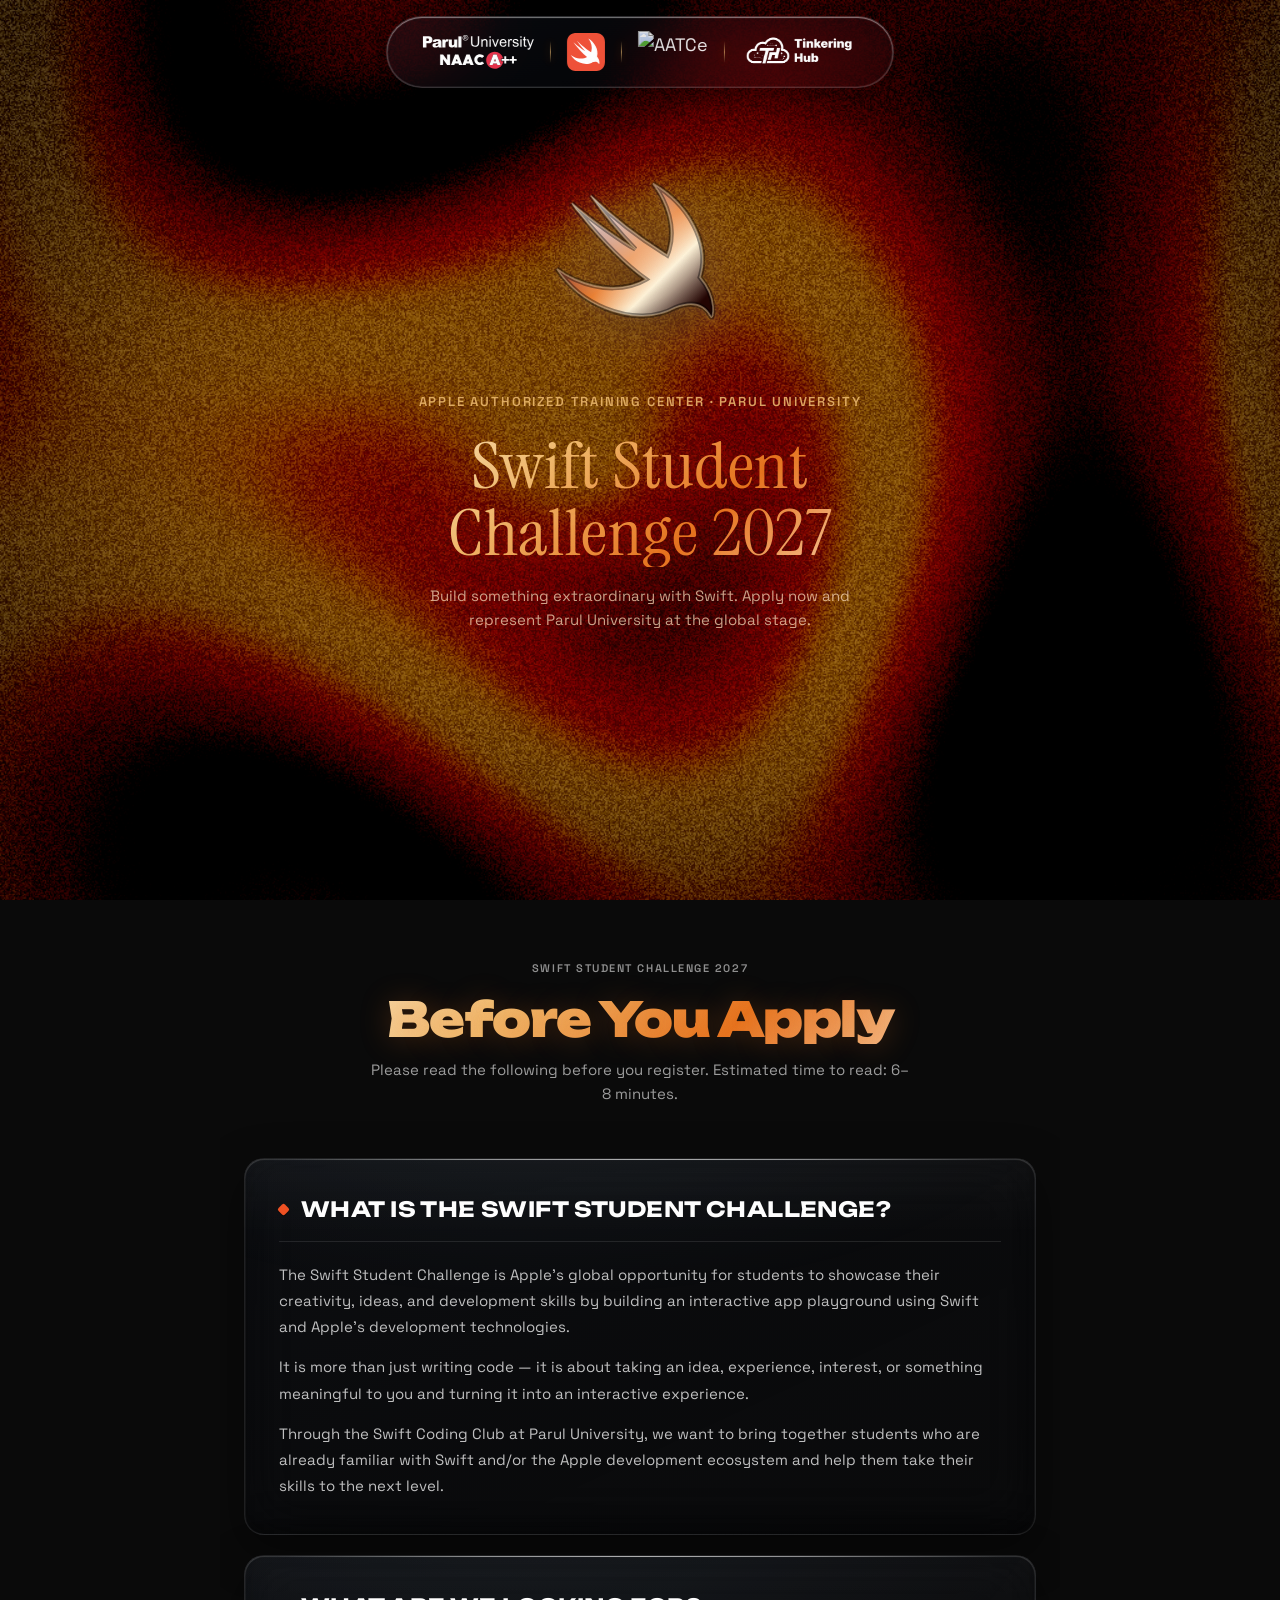
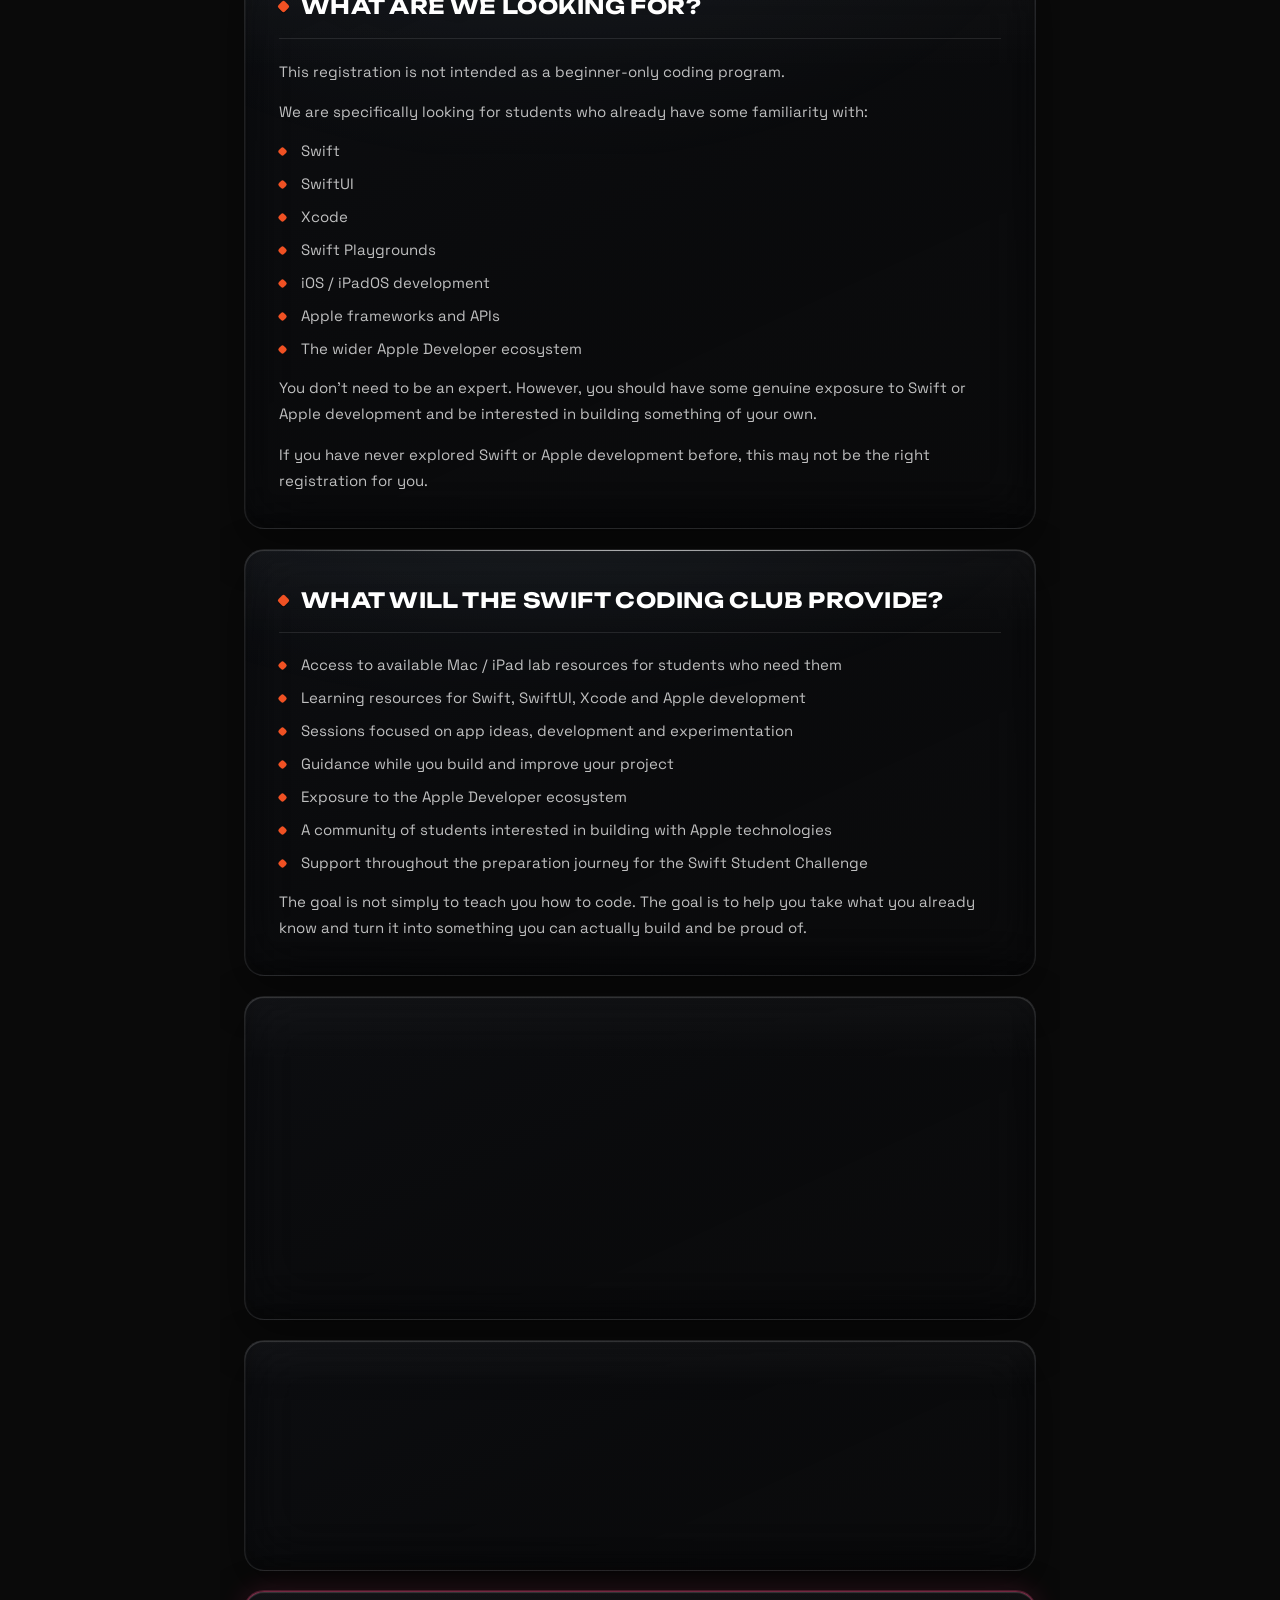
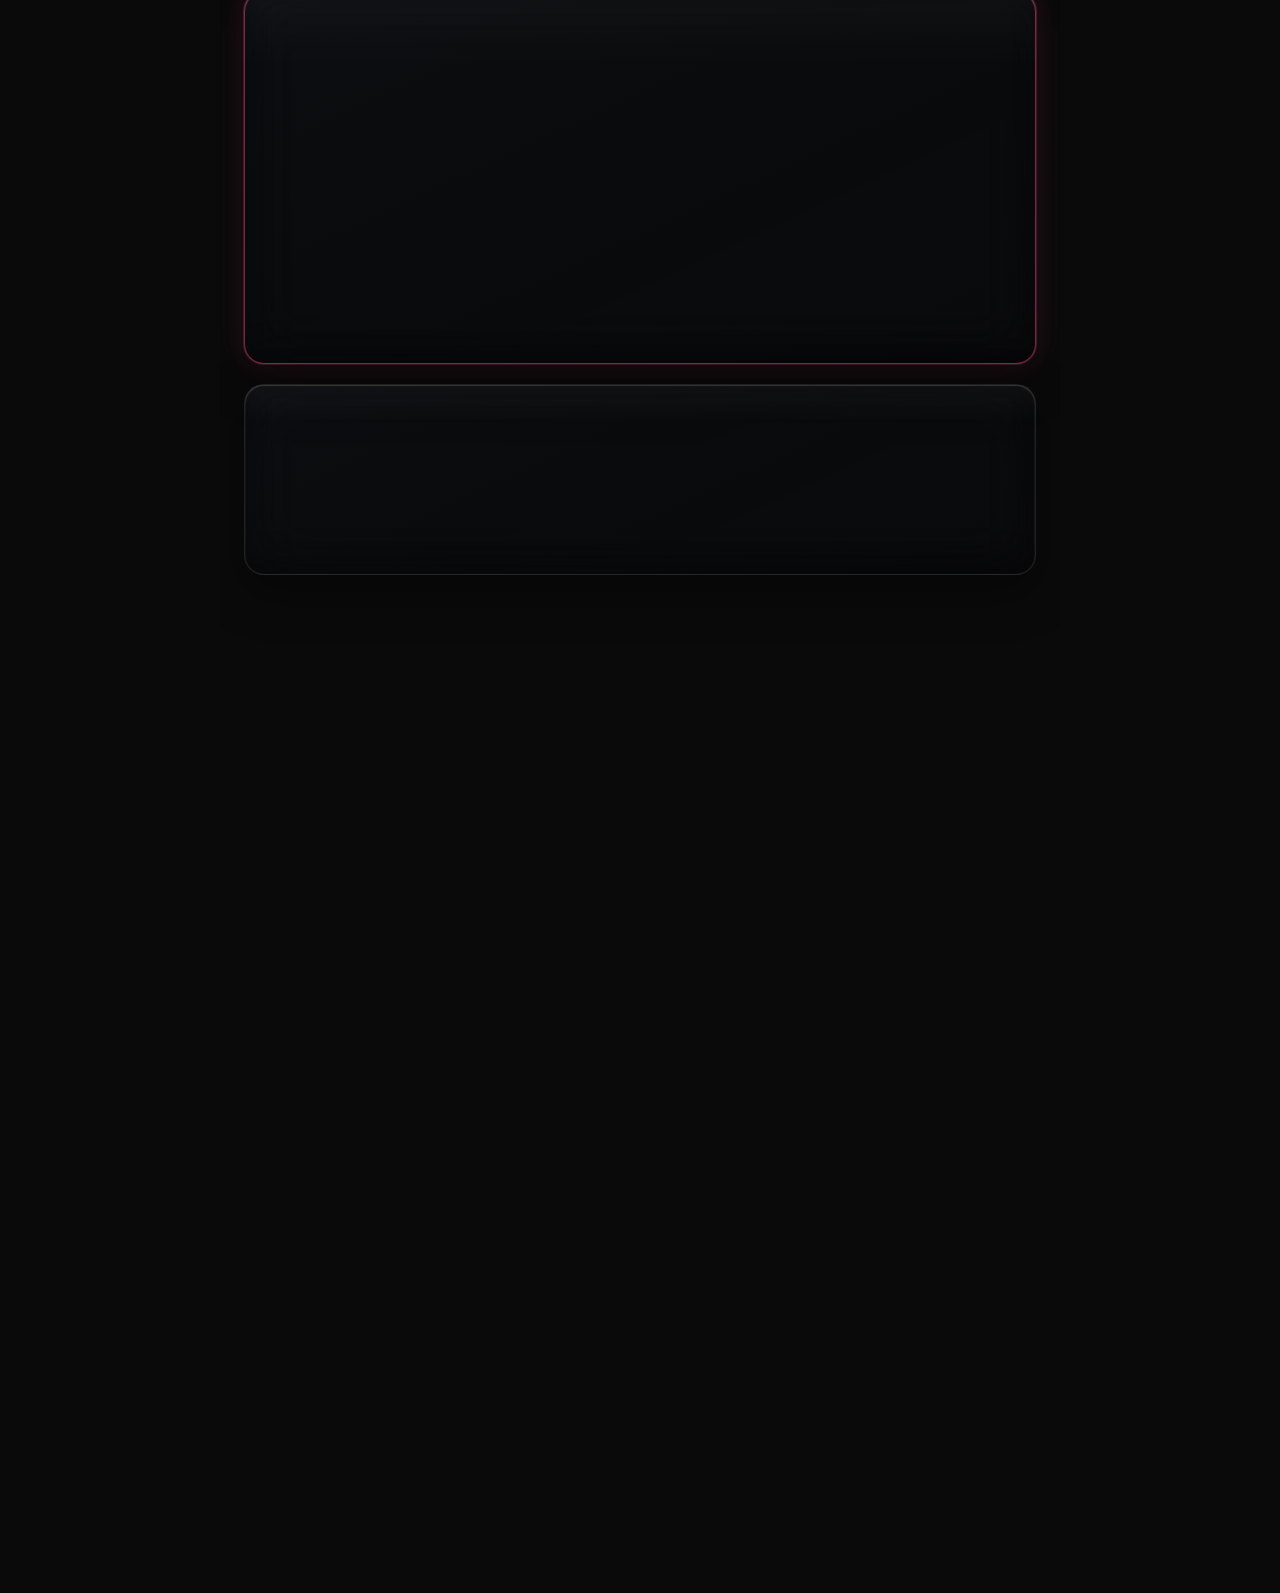
==== index.html @ 03d2c662 "fix: keep plasma shader visible on registration (apply) page Removed the 'pause when form open' guar" ====
<!DOCTYPE html>
<html lang="en">
<head>
  <meta charset="UTF-8">
  <meta name="viewport" content="width=device-width, initial-scale=1.0">
  <title>Swift Student Challenge 2027 | Parul University</title>
  <meta name="description" content="Register for the Swift Student Challenge 2027 at Parul University. Build with Swift and represent Parul University on the global stage.">
  <meta property="og:type" content="website">
  <meta property="og:title" content="Swift Student Challenge 2027 | Parul University">
  <meta property="og:description" content="Build with Swift and represent Parul University at the global stage. Register now for the Swift Student Challenge 2027.">
  <meta property="og:url" content="https://ssc-pu.vercel.app">
  <meta property="og:site_name" content="Swift Student Challenge 2027">
  <meta name="twitter:card" content="summary">
  <meta name="twitter:title" content="Swift Student Challenge 2027 | Parul University">
  <meta name="twitter:description" content="Build with Swift and represent Parul University at the global stage. Register now for the Swift Student Challenge 2027.">
  <link rel="icon" href="assets/swift-logo.svg">
  <link rel="apple-touch-icon" href="assets/swift-logo.svg">
  <link rel="preconnect" href="https://fonts.googleapis.com">
  <link rel="preconnect" href="https://fonts.gstatic.com" crossorigin>
  <link href="https://fonts.googleapis.com/css2?family=Instrument+Serif:ital@0;1&family=Space+Grotesk:wght@300;400;500;600;700&family=Unbounded:wght@200;300;400;500;600;700;800;900&display=swap" rel="stylesheet">
  <link rel="stylesheet" href="styles.css">
</head>
<body>

  <div id="boot" class="boot" aria-hidden="true">
    <div class="boot-logo-wrap">
      <img src="assets/swift-logo.svg" alt="Swift" class="boot-logo">
    </div>
    <p class="boot-text"><span>Swift</span> <span>Student</span> <span>Challenge</span></p>
    <p class="boot-sub">AATCe · Parul University</p>
  </div>

  <div class="grain"></div>

  <!-- SVG Filters for Liquid Glass Refraction -->
  <svg class="svg-filters" xmlns="http://www.w3.org/2000/svg">
    <defs>
      <filter id="container-glass" color-interpolation-filters="sRGB">
        <feGaussianBlur in="SourceGraphic" stdDeviation="12" result="blur"/>
        <feColorMatrix in="blur" type="matrix" values="1 0 0 0 0  0 1 0 0 0  0 0 1 0 0  0 0 0 20 -10" result="contrast"/>
        <feComposite in="contrast" in2="SourceGraphic" operator="in"/>
      </filter>
      <filter id="displacement" x="-10%" y="-10%" width="120%" height="120%">
        <feTurbulence type="fractalNoise" baseFrequency="0.015" numOctaves="3" seed="2" result="noise"/>
        <feDisplacementMap in="SourceGraphic" in2="noise" scale="8" xChannelSelector="R" yChannelSelector="G"/>
      </filter>
    </defs>
  </svg>

  <div class="blobs">
    <div class="blob b1"></div>
    <div class="blob b2"></div>
    <div class="blob b3"></div>
  </div>

  <canvas id="shaderBg" class="shader-bg"></canvas>

  <header class="site-header">
    <div class="header-inner">
      <img src="assets/parul-logo.svg" alt="Parul University" class="parul-logo">
      <span class="nav-divider" aria-hidden="true"></span>
      <img src="assets/swift-logo.svg" alt="Swift" class="swift-logo">
      <span class="nav-divider" aria-hidden="true"></span>
      <img src="https://appledge.vercel.app/images/aatce_logo.svg" alt="AATCe" class="aatce-logo">
      <span class="nav-divider" aria-hidden="true"></span>
      <img src="assets/vthub_logo.svg" alt="VT Hub" class="vthub-logo">
    </div>
  </header>

  <section id="heroSection" class="hero-section">
    <div class="hero-inner" data-tilt>
      <svg class="hero-apple" viewBox="0 0 128 128" aria-hidden="true" xmlns="http://www.w3.org/2000/svg">
        <defs>
          <!-- Polished chrome base — ember/gold banding for a liquid-metal read -->
          <linearGradient id="swiftGrad" x1="0" y1="0" x2="1" y2="1">
            <stop offset="0%" stop-color="#2a0603"/>
            <stop offset="12%" stop-color="#7a1c06"/>
            <stop offset="26%" stop-color="#e8741f"/>
            <stop offset="37%" stop-color="#fff3d8"/>
            <stop offset="47%" stop-color="#f2bf73"/>
            <stop offset="60%" stop-color="#8f2809"/>
            <stop offset="73%" stop-color="#e8741f"/>
            <stop offset="85%" stop-color="#fff3d8"/>
            <stop offset="100%" stop-color="#2a0603"/>
            <animateTransform attributeName="gradientTransform" type="translate" values="-0.3 -0.3; 0.3 0.3; -0.3 -0.3" dur="8s" repeatCount="indefinite"/>
          </linearGradient>
          <!-- 3D curvature: light from upper-left, dark falloff at edges -->
          <radialGradient id="swiftDepth" cx="0.42" cy="0.36" r="0.78">
            <stop offset="50%" stop-color="rgba(0,0,0,0)"/>
            <stop offset="100%" stop-color="rgba(18,1,0,0.6)"/>
          </radialGradient>
          <!-- Sweeping specular reflection (liquid-metal highlight) -->
          <linearGradient id="swiftSweep" x1="0" y1="0" x2="1" y2="1">
            <stop offset="0%" stop-color="rgba(255,255,255,0)"/>
            <stop offset="44%" stop-color="rgba(255,255,255,0)"/>
            <stop offset="50%" stop-color="rgba(255,255,255,0.9)"/>
            <stop offset="56%" stop-color="rgba(255,255,255,0)"/>
            <stop offset="100%" stop-color="rgba(255,255,255,0)"/>
            <animateTransform attributeName="gradientTransform" type="translate" values="-0.7 -0.7; 0.7 0.7; -0.7 -0.7" dur="8s" repeatCount="indefinite"/>
          </linearGradient>
          <!-- Soft drifting glint -->
          <radialGradient id="swiftGlint" cx="0.5" cy="0.5" r="0.5">
            <stop offset="0%" stop-color="rgba(255,255,255,0.9)"/>
            <stop offset="100%" stop-color="rgba(255,255,255,0)"/>
          </radialGradient>
          <clipPath id="swiftClip">
            <path d="M85 96.5c-11.11 6.13-26.38 6.76-41.75.47A64.53 64.53 0 0113.84 73a50 50 0 0010.85 6.32c15.87 7.1 31.73 6.61 42.9 0-15.9-11.66-29.4-26.82-39.46-39.2a43.47 43.47 0 01-5.29-6.82c12.16 10.61 31.5 24 38.38 27.79a271.77 271.77 0 01-27-32.34 266.8 266.8 0 0044.47 34.87c.71.38 1.26.7 1.7 1a32.7 32.7 0 001.21-3.51c3.71-12.89-.53-27.54-9.79-39.67C93.25 33.81 106 57.05 100.66 76.51c-.14.53-.29 1-.45 1.55l.19.22c10.59 12.63 7.68 26 6.35 23.5C101 91 90.37 94.33 85 96.5z"/>
          </clipPath>
        </defs>
        <g clip-path="url(#swiftClip)">
          <rect x="0" y="0" width="128" height="128" fill="url(#swiftGrad)"/>
          <rect x="0" y="0" width="128" height="128" fill="url(#swiftDepth)"/>
          <rect x="0" y="0" width="128" height="128" fill="url(#swiftSweep)"/>
          <rect x="-30" y="-40" width="128" height="128" fill="url(#swiftGlint)">
            <animate attributeName="x" values="-30;40;-30" dur="8s" repeatCount="indefinite"/>
            <animate attributeName="y" values="-40;44;-40" dur="8s" repeatCount="indefinite"/>
          </rect>
        </g>
        <!-- Beveled rim: dark outer edge + warm inner highlight for 3D pop -->
        <path d="M85 96.5c-11.11 6.13-26.38 6.76-41.75.47A64.53 64.53 0 0113.84 73a50 50 0 0010.85 6.32c15.87 7.1 31.73 6.61 42.9 0-15.9-11.66-29.4-26.82-39.46-39.2a43.47 43.47 0 01-5.29-6.82c12.16 10.61 31.5 24 38.38 27.79a271.77 271.77 0 01-27-32.34 266.8 266.8 0 0044.47 34.87c.71.38 1.26.7 1.7 1a32.7 32.7 0 001.21-3.51c3.71-12.89-.53-27.54-9.79-39.67C93.25 33.81 106 57.05 100.66 76.51c-.14.53-.29 1-.45 1.55l.19.22c10.59 12.63 7.68 26 6.35 23.5C101 91 90.37 94.33 85 96.5z" fill="none" stroke="rgba(0,0,0,0.4)" stroke-width="3"/>
        <path d="M85 96.5c-11.11 6.13-26.38 6.76-41.75.47A64.53 64.53 0 0113.84 73a50 50 0 0010.85 6.32c15.87 7.1 31.73 6.61 42.9 0-15.9-11.66-29.4-26.82-39.46-39.2a43.47 43.47 0 01-5.29-6.82c12.16 10.61 31.5 24 38.38 27.79a271.77 271.77 0 01-27-32.34 266.8 266.8 0 0044.47 34.87c.71.38 1.26.7 1.7 1a32.7 32.7 0 001.21-3.51c3.71-12.89-.53-27.54-9.79-39.67C93.25 33.81 106 57.05 100.66 76.51c-.14.53-.29 1-.45 1.55l.19.22c10.59 12.63 7.68 26 6.35 23.5C101 91 90.37 94.33 85 96.5z" fill="none" stroke="rgba(255,225,180,0.4)" stroke-width="1"/>
      </svg>
      <p class="hero-eyebrow">Apple Authorized Training Center · Parul University</p>
      <h1 class="hero-title"><span class="hero-title-inner">Swift Student Challenge 2027</span></h1>
      <p class="hero-desc">Build something extraordinary with Swift. Apply now and represent Parul University at the global stage.</p>
    </div>
  </section>

  <!-- Guidelines — Before You Apply -->
  <section id="guidelinesSection" class="guidelines-section">
    <div class="guidelines-head">
      <p class="guidelines-kicker">Swift Student Challenge 2027</p>
      <h2 class="guidelines-title">Before You <span class="accent">Apply</span></h2>
      <p class="guidelines-sub">Please read the following before you register. Estimated time to read: 6–8 minutes.</p>
    </div>

    <div class="guidelines-list">

      <div class="glass-card liquid-glass guideline-card">
        <h2>What is the Swift Student Challenge?</h2>
        <p>The Swift Student Challenge is Apple's global opportunity for students to showcase their creativity, ideas, and development skills by building an interactive app playground using Swift and Apple's development technologies.</p>
        <p>It is more than just writing code — it is about taking an idea, experience, interest, or something meaningful to you and turning it into an interactive experience.</p>
        <p>Through the Swift Coding Club at Parul University, we want to bring together students who are already familiar with Swift and/or the Apple development ecosystem and help them take their skills to the next level.</p>
      </div>

      <div class="glass-card liquid-glass guideline-card">
        <h2>What are we looking for?</h2>
        <p>This registration is not intended as a beginner-only coding program.</p>
        <p>We are specifically looking for students who already have some familiarity with:</p>
        <ul>
          <li>Swift</li>
          <li>SwiftUI</li>
          <li>Xcode</li>
          <li>Swift Playgrounds</li>
          <li>iOS / iPadOS development</li>
          <li>Apple frameworks and APIs</li>
          <li>The wider Apple Developer ecosystem</li>
        </ul>
        <p>You don't need to be an expert. However, you should have some genuine exposure to Swift or Apple development and be interested in building something of your own.</p>
        <p>If you have never explored Swift or Apple development before, this may not be the right registration for you.</p>
      </div>

      <div class="glass-card liquid-glass guideline-card">
        <h2>What will the Swift Coding Club provide?</h2>
        <ul>
          <li>Access to available Mac / iPad lab resources for students who need them</li>
          <li>Learning resources for Swift, SwiftUI, Xcode and Apple development</li>
          <li>Sessions focused on app ideas, development and experimentation</li>
          <li>Guidance while you build and improve your project</li>
          <li>Exposure to the Apple Developer ecosystem</li>
          <li>A community of students interested in building with Apple technologies</li>
          <li>Support throughout the preparation journey for the Swift Student Challenge</li>
        </ul>
        <p>The goal is not simply to teach you how to code. The goal is to help you take what you already know and turn it into something you can actually build and be proud of.</p>
      </div>

      <div class="glass-card liquid-glass guideline-card">
        <h2>What commitment should you expect?</h2>
        <p>If selected, you should be prepared to consistently work on your skills and project during the preparation period.</p>
        <p>You should be able to dedicate regular time each week, especially as we move closer to the submission period.</p>
        <p>This is a student-led journey — your final project will require your own effort, creativity, and consistency.</p>
      </div>

      <div class="glass-card liquid-glass guideline-card">
        <h2>Do you need a Mac or iPad?</h2>
        <p>Regular access to a Mac or iPad is strongly recommended for Apple development.</p>
        <p>If you do not have your own device, limited university lab access may be available through the Swift Coding Club, depending on availability and scheduling.</p>
      </div>

      <div class="glass-card liquid-glass guideline-card important">
        <h2>Important</h2>
        <p>Before applying, please understand:</p>
        <ul>
          <li>Your final Swift Student Challenge submission must be your own individual work.</li>
          <li>You should have some existing familiarity with Swift and/or Apple's development ecosystem.</li>
          <li>You should be willing to learn, experiment, and build independently.</li>
          <li>Your submission should follow Apple's official eligibility and submission requirements.</li>
          <li>Apple's official dates and requirements for the 2027 Swift Student Challenge will be followed once announced.</li>
        </ul>
      </div>

      <div class="glass-card liquid-glass guideline-card">
        <h2>You might be exactly who we're looking for</h2>
        <p>If you already know some Swift, have explored Apple's ecosystem, and have an idea you would genuinely love to build — you're exactly the kind of student we're looking for.</p>
      </div>

    </div>
  </section>

  <!-- Device Showcase — 3D Floating Devices -->
  <section id="showcaseSection" class="showcase-section">
    <div class="showcase-inner">
      <p class="showcase-eyebrow">Apple Authorized Training Center · Parul University</p>
      <h2 class="showcase-title">Build for the <span class="accent">Apple Ecosystem</span></h2>
      <p class="showcase-desc">Design your app with Swift and deploy it across iPhone, iPad, and Mac. One codebase, infinite possibilities.</p>

      <div class="devices-stage" id="devicesStage">
        <!-- iPhone Device -->
        <div class="device-float device-iphone" data-speed="0.8">
          <div class="device-frame">
            <img src="assets/iphone-mockup.png" alt="iPhone 15 Pro" class="device-img" loading="lazy">
            <div class="device-screen">
              <div class="screen-content">
                <img src="assets/iphone-wallpaper.jpg" alt="" class="phone-wallpaper" loading="eager">
              </div>
            </div>
          </div>
          <div class="device-label">iPhone 15 Pro</div>
        </div>

        <!-- MacBook Device -->
        <div class="device-float device-macbook" data-speed="0.5">
          <div class="device-frame">
            <img src="assets/macbook-pro-mockup.png" alt="MacBook Pro" class="device-img" loading="lazy">
            <div class="device-screen">
              <div class="screen-content screen-mac">
                <div class="mac-titlebar">
                  <div class="mac-dots"><span></span><span></span><span></span></div>
                  <div class="mac-title">ContentView.swift — SSC2027</div>
                  <div class="mac-dots-placeholder"></div>
                </div>
                <div class="mac-editor">
                  <div class="mac-sidebar">
                    <div class="mac-sidebar-item active"><svg width="10" height="10" viewBox="0 0 24 24" fill="#89b4fa"><path d="M14 2H6c-1.1 0-2 .9-2 2v16c0 1.1.9 2 2 2h12c1.1 0 2-.9 2-2V8l-6-6zm-1 1.5L18.5 9H13V3.5z"/></svg> ContentView.swift</div>
                    <div class="mac-sidebar-item"><svg width="10" height="10" viewBox="0 0 24 24" fill="#585b70"><path d="M14 2H6c-1.1 0-2 .9-2 2v16c0 1.1.9 2 2 2h12c1.1 0 2-.9 2-2V8l-6-6zm-1 1.5L18.5 9H13V3.5z"/></svg> App.swift</div>
                    <div class="mac-sidebar-item"><svg width="10" height="10" viewBox="0 0 24 24" fill="#585b70"><path d="M14 2H6c-1.1 0-2 .9-2 2v16c0 1.1.9 2 2 2h12c1.1 0 2-.9 2-2V8l-6-6zm-1 1.5L18.5 9H13V3.5z"/></svg> Assets.xcassets</div>
                  </div>
                  <div class="mac-code-area">
                    <div class="mac-line"><span class="mac-ln">1</span><span class="code-kw">import</span> <span class="code-mod">SwiftUI</span></div>
                    <div class="mac-line"><span class="mac-ln">2</span></div>
                    <div class="mac-line"><span class="mac-ln">3</span><span class="code-kw">struct</span> <span class="code-type">ContentView</span>: <span class="code-type">View</span> {</div>
                    <div class="mac-line"><span class="mac-ln">4</span>    <span class="code-kw">var</span> body: <span class="code-kw">some</span> <span class="code-type">View</span> {</div>
                    <div class="mac-line"><span class="mac-ln">5</span>        <span class="code-type">VStack</span>(spacing: <span class="code-str">20</span>) {</div>
                    <div class="mac-line"><span class="mac-ln">6</span>            <span class="code-type">Image</span>(systemName: <span class="code-str">"swift"</span>)</div>
                    <div class="mac-line"><span class="mac-ln">7</span>                .<span class="code-mod">font</span>(.<span class="code-mod">system</span>(size: <span class="code-str">48</span>))</div>
                    <div class="mac-line"><span class="mac-ln">8</span>                .<span class="code-mod">foregroundStyle</span>(.<span class="code-mod">orange</span>)</div>
                    <div class="mac-line"><span class="mac-ln">9</span></div>
                    <div class="mac-line"><span class="mac-ln">10</span>            <span class="code-type">Text</span>(<span class="code-str">"Hello SSC!"</span>)</div>
                    <div class="mac-line"><span class="mac-ln">11</span>                .<span class="code-mod">font</span>(.<span class="code-mod">title</span>.<span class="code-mod">bold</span>())</div>
                    <div class="mac-line"><span class="mac-ln">12</span>                .<span class="code-mod">foregroundStyle</span>(.<span class="code-mod">primary</span>)</div>
                    <div class="mac-line"><span class="mac-ln">13</span></div>
                    <div class="mac-line"><span class="mac-ln">14</span>            <span class="code-type">Text</span>(<span class="code-str">"Build with Swift"</span>)</div>
                    <div class="mac-line"><span class="mac-ln">15</span>                .<span class="code-mod">foregroundStyle</span>(.<span class="code-mod">secondary</span>)</div>
                    <div class="mac-line"><span class="mac-ln">16</span>        }</div>
                    <div class="mac-line"><span class="mac-ln">17</span>        .<span class="code-mod">padding</span>()</div>
                    <div class="mac-line"><span class="mac-ln">18</span>    }</div>
                    <div class="mac-line"><span class="mac-ln">19</span>}</div>
                    <div class="mac-line mac-cursor"><span class="mac-ln">20</span><span class="mac-cursor-line"></span></div>
                  </div>
                </div>
              </div>
            </div>
          </div>
          <div class="device-label">MacBook Pro</div>
        </div>

        <!-- Swift Logo Float -->
        <div class="device-float device-swift" data-speed="1.2">
          <img src="assets/swift-logo.svg" alt="Swift" class="swift-float-icon" loading="lazy">
        </div>

        <!-- App Store Badge Float -->
        <div class="device-float device-badge" data-speed="0.6">
          <img src="assets/app-store-badge.svg" alt="Download on the App Store" class="app-store-img" loading="lazy">
        </div>
      </div>

      <a id="showcaseBeginBtn" class="cta-btn" style="margin-top:48px" href="/apply.html">Apply Now</a>
    </div>
  </section>

    <script>window.SSC_FX_PAUSED = true; /* pause heavy FX until the boot overlay finishes */</script>
  <script src="background.js"></script>
  <script>
    (() => {
      const boot = document.getElementById('boot');
      const logo = boot?.querySelector('.boot-logo');
      if (!boot) return;
      let hidden = false;
      const hide = () => {
        if (hidden) return;
        hidden = true;
        boot.classList.add('hidden');
        document.body.classList.add('boot-done');
        window.SSC_FX_PAUSED = false; // resume WebGL FX now that boot is gone
        setTimeout(() => boot.remove(), 850);
      };
      // logo entrance ends ~1.4s; hold a beat, then exit
      if (logo) logo.addEventListener('animationend', () => setTimeout(hide, 900));
      setTimeout(hide, 4200); // safety net
    })();
  </script>
  <script defer src="https://cdnjs.cloudflare.com/ajax/libs/gsap/3.12.5/gsap.min.js"></script>
  <script defer src="https://cdnjs.cloudflare.com/ajax/libs/gsap/3.12.5/ScrollTrigger.min.js"></script>
  <script defer src="https://unpkg.com/lenis@1.1.18/dist/lenis.min.js"></script>
  <script defer src="https://cdn.jsdelivr.net/npm/@supabase/supabase-js@2"></script>
  <script defer src="config.js"></script>
  <script defer src="app.js"></script>
</body>
</html>
---- styles.css ----
﻿/* SSC 2027 — Pastel + Liquid Glass + Component Patterns */
*,*::before,*::after{box-sizing:border-box;margin:0;padding:0}

:root{
  --cream:#FBF6EE;
  --ink:#26201B;
  --pink:#FFC7D9;
  --peach:#FFD9B8;
  --sage:#C9D6BE;
  --blue:#C4D5EA;
  --lav:#DCCFF0;
  --hot:#F65086;
  --fuji:#59769D;
  --swift:#F05123;
  --swift-soft:#FF8A65;

  --glass-bg:rgba(20,20,20,0.55);
  --glass-border:rgba(255,255,255,0.12);
  --glass-shadow:0 8px 32px rgba(0,0,0,0.3);
  --glass-highlight:rgba(255,255,255,0.15);

  --font-display:'Unbounded',sans-serif;
  --font-body:'Space Grotesk',sans-serif;
  --font-serif:'Instrument Serif',serif;

  --pad:clamp(1.25rem,5vw,4.5rem);
  --radius:20px;
  --radius-sm:12px;
  --ease:cubic-bezier(.22,1,.36,1);
  --spring:cubic-bezier(.34,1.56,.64,1);
}

html{scroll-behavior:auto}
html.lenis,html.lenis body{height:auto}
.lenis.lenis-smooth{scroll-behavior:auto!important}
.lenis.lenis-stopped{overflow:hidden}


body{
  background:#0a0a0a;
  color:#fff;
  font-family:var(--font-body);
  font-size:clamp(1rem,.9rem + .3vw,1.125rem);
  line-height:1.6;
  overflow-x:hidden;
  -webkit-font-smoothing:antialiased;
}

::selection{background:var(--hot);color:#fff}
img{max-width:100%;display:block}

/* ---- Boot Animation ---- */
 .boot{
   position:fixed; inset:0; z-index:9999;
   display:flex; flex-direction:column; align-items:center; justify-content:center;
   background:#0a0a0a;
   background-image:
     radial-gradient(circle at 20% 30%, rgba(240,81,35,.09) 0%, transparent 50%),
     radial-gradient(circle at 80% 70%, rgba(242,191,115,.06) 0%, transparent 50%),
     linear-gradient(135deg, transparent 48%, rgba(255,255,255,0.02) 50%, transparent 52%);
   background-size: 200% 200%, 200% 200%, 20px 20px;
   animation:bgShift 7s ease-in-out infinite;
 }
 .boot-logo-wrap{
   position:relative;width:130px;height:130px;
   will-change:transform,filter;
   animation:bootGlow 3s ease-in-out .6s infinite;
 }
 .boot-logo{
   width:100%; height:100%;
   will-change:transform, opacity, filter;
   backface-visibility:hidden;
   opacity:0;
   animation:
     bootFall 1.5s cubic-bezier(.22,1,.36,1) forwards,
     bootBob 3.8s ease-in-out 1.6s infinite alternate;
 }
 .boot-text{
   margin-top:1.5rem;
   font-family:var(--font-display);
   font-size:clamp(1.5rem,4vw,2.5rem);
   font-weight:700;letter-spacing:.01em;
   filter:drop-shadow(0 2px 22px rgba(232,116,31,.25));
 }
 .boot-text span{
   display:inline-block;
   background:linear-gradient(135deg,#ffffff 0%,#ffeed6 45%,#f7cf96 100%);
   -webkit-background-clip:text;background-clip:text;
   -webkit-text-fill-color:transparent;color:transparent;
   opacity:0;
   animation:softRise .95s cubic-bezier(.16,1,.3,1) forwards;
 }
 .boot-text span:nth-child(1){animation-delay:.7s}
 .boot-text span:nth-child(2){animation-delay:.88s}
 .boot-text span:nth-child(3){animation-delay:1.06s}
 .boot-sub{
   margin-top:.45rem;
   font-family:var(--font-body);
   font-size:clamp(.9rem,2vw,1.15rem);
   font-weight:400;letter-spacing:.14em;text-transform:uppercase;
   color:rgba(255,224,190,.62);
   opacity:0;
   animation:softRise 1s cubic-bezier(.16,1,.3,1) 1.25s forwards;
 }
 .boot.hidden{
   opacity:0;
   transform:scale(1.03);
   pointer-events:none;
   transition:opacity .75s cubic-bezier(.4,0,.2,1),transform .75s cubic-bezier(.4,0,.2,1);
 }
 @keyframes bootFall{
   0%{transform:translate3d(0,-55vh,0) rotate(-150deg); opacity:0; filter:blur(8px);}
   18%{opacity:1; filter:blur(0);}
   52%{transform:translate3d(0,2.5vh,0) rotate(-12deg);}
   70%{transform:translate3d(0,-2vh,0) rotate(4deg);}
   85%{transform:translate3d(0,.8vh,0) rotate(-1deg);}
   100%{transform:translate3d(0,0,0) rotate(0deg); opacity:1;}
 }
 @keyframes bootBob{
   from{transform:translateY(0);}
   to{transform:translateY(-8px);}
 }
 @keyframes bootGlow{
   0%,100%{filter:drop-shadow(0 0 10px rgba(240,81,35,.18))}
   50%{filter:drop-shadow(0 0 20px rgba(240,120,40,.32))}
 }
 @keyframes softRise{
   from{opacity:0;transform:translateY(18px);filter:blur(6px);}
   to{opacity:1;transform:translateY(0);filter:blur(0);}
 }
 @keyframes fadeIn{
   to{opacity:1;}
 }
@keyframes bgShift{
  0%,100%{background-position:0% 0%, 100% 100%, 0 0;}
  50%{background-position:100% 100%, 0% 0%, 20px 20px;}
}
a{color:inherit;text-decoration:none}
button{font:inherit;color:inherit;background:none;border:0;cursor:pointer}

::-webkit-scrollbar{width:10px}
::-webkit-scrollbar-track{background:#0a0a0a}
::-webkit-scrollbar-thumb{background:var(--pink);border-radius:99px;border:2px solid #0a0a0a}
::-webkit-scrollbar-thumb:hover{background:var(--hot)}

/* ---- Grain ---- */
.grain{
  position:fixed;inset:-50%;z-index:9999;pointer-events:none;opacity:.045;mix-blend-mode:multiply;
  background-image:url("data:image/svg+xml,%3Csvg xmlns='http://www.w3.org/2000/svg' width='300' height='300'%3E%3Cfilter id='n'%3E%3CfeTurbulence type='fractalNoise' baseFrequency='0.85' numOctaves='2'/%3E%3C/filter%3E%3Crect width='300' height='300' filter='url(%23n)'/%3E%3C/svg%3E");
  animation:grain 8s steps(10) infinite;
}

@media (prefers-reduced-motion: reduce), (max-width: 768px) {
  .blob { animation: none !important; }
  .grain { animation: none !important; }
}

.guideline-card {
  content-visibility: auto;
  contain-intrinsic-size: auto 640px;
}

@keyframes grain{
  0%,100%{transform:translate(0,0)}10%{transform:translate(-5%,-8%)}20%{transform:translate(-12%,3%)}
  30%{transform:translate(6%,-12%)}40%{transform:translate(-4%,14%)}50%{transform:translate(-12%,8%)}
  60%{transform:translate(12%,0)}70%{transform:translate(0,12%)}80%{transform:translate(3%,18%)}90%{transform:translate(-8%,8%)}
}

/* ---- Ambient Blobs ---- */
.blobs{position:fixed;inset:0;z-index:0;overflow:hidden;pointer-events:none}
.blob{position:absolute;border-radius:50%;filter:blur(80px);opacity:.45;will-change:transform}
.b1{width:55vmax;height:55vmax;background:var(--pink);top:-18%;left:-14%;animation:drift1 26s ease-in-out infinite alternate}
.b2{width:50vmax;height:50vmax;background:var(--blue);bottom:-24%;right:-16%;animation:drift2 32s ease-in-out infinite alternate}
.b3{width:40vmax;height:40vmax;background:var(--lav);top:32%;left:40%;opacity:.35;animation:drift3 24s ease-in-out infinite alternate}
@keyframes drift1{to{transform:translate(9vw,7vh) scale(1.12)}}
@keyframes drift2{to{transform:translate(-8vw,-9vh) scale(.9)}}
@keyframes drift3{to{transform:translate(-7vw,6vh) rotate(40deg) scale(1.15)}}

/* ============================================
   LIQUID GLASS SYSTEM
   Three layers: highlight, shadow, illumination
   Inspired by Apple's WWDC 2025 Liquid Glass
   ============================================ */

/* Glass Button — direct port from g.txt GlassButton component */
.glass-button-wrap{
  position:relative;
  border-radius:9999px;
  cursor:pointer;
}
.glass-button{
  position:relative;
  display:inline-flex;
  align-items:center;
  justify-content:center;
  border:none;
  border-radius:9999px;
  background:rgba(255,255,255,0.12);
  backdrop-filter:blur(20px) saturate(1.5);
  -webkit-backdrop-filter:blur(20px) saturate(1.5);
  color:#fff;
  font-family:var(--font-body);
  font-weight:600;
  cursor:pointer;
  transition:all .3s ease;
  box-shadow:
    0 4px 30px rgba(0,0,0,0.15),
    inset 0 0 20px rgba(255,255,255,0.05);
  border:1px solid rgba(255,255,255,0.18);
}
.glass-button:hover{
  background:rgba(255,255,255,0.18);
  box-shadow:
    0 8px 40px rgba(0,0,0,0.2),
    inset 0 0 30px rgba(255,255,255,0.08);
  border-color:rgba(255,255,255,0.25);
}
.glass-button-text{
  position:relative;
  display:block;
  user-select:none;
  letter-spacing:-0.02em;
}
.glass-button-shadow{
  position:absolute;
  inset:0;
  border-radius:9999px;
  box-shadow:0 4px 20px rgba(0,0,0,0.15);
  pointer-events:none;
}

/* Liquid Glass Panel — glassmorphism + liquid metal chrome */
.liquid-glass{
  position:relative;
  background:
    linear-gradient(180deg, rgba(255,255,255,0.03) 0%, transparent 20%),
    linear-gradient(155deg, rgba(18,22,32,0.30) 0%, rgba(13,16,24,0.22) 50%, rgba(9,11,17,0.16) 100%);
  backdrop-filter:blur(30px) saturate(1.7);
  -webkit-backdrop-filter:blur(30px) saturate(1.7);
  border:1px solid rgba(255,255,255,0.09);
  border-radius:var(--radius);
  box-shadow:
    0 16px 48px rgba(0,0,0,0.42),
    inset 0 1px 1px rgba(255,255,255,0.16),
    inset 0 -10px 22px rgba(0,0,0,0.30),
    inset 1px 0 1px rgba(255,255,255,0.05),
    inset -1px 0 1px rgba(255,255,255,0.05);
  overflow:hidden;
  transition:box-shadow .3s ease, border-color .3s ease;
}

.liquid-glass:hover{
  border-color:rgba(255,255,255,0.14);
  box-shadow:
    0 20px 56px rgba(0,0,0,0.46),
    inset 0 1px 1px rgba(255,255,255,0.22),
    inset 0 -12px 24px rgba(0,0,0,0.34),
    inset 1px 0 1px rgba(255,255,255,0.08),
    inset -1px 0 1px rgba(255,255,255,0.08);
}

/* Liquid glass top specular — thin glassy edge (kept subtle) */
.liquid-glass::before{
  content:'';position:absolute;top:0;left:0;right:0;height:1px;
  background:linear-gradient(90deg,transparent 4%,rgba(255,255,255,0.45) 30%,rgba(255,255,255,0.6) 50%,rgba(255,255,255,0.45) 70%,transparent 96%);
  z-index:4;pointer-events:none;
}

/* Liquid glass — watery drifting sheen (cool, not white) */
.liquid-glass::after{
  content:'';position:absolute;inset:0;z-index:2;pointer-events:none;
  border-radius:inherit;
  background:
    radial-gradient(75% 60% at 25% -10%, rgba(150,195,230,0.10), transparent 60%),
    radial-gradient(60% 55% at 95% 110%, rgba(120,170,220,0.06), transparent 70%);
  background-size:150% 150%;
  opacity:.55;
  animation:liquidFloat 11s ease-in-out infinite;
}
.liquid-glass > *{position:relative;z-index:3}
@keyframes liquidFloat{
  0%,100%{background-position:0% 0%}
  50%{background-position:100% 100%}
}

/* ---- SVG Filters ---- */
.svg-filters{position:absolute;width:0;height:0;overflow:hidden;pointer-events:none}

/* ---- Header ---- */
.site-header{
  position:fixed;top:16px;left:50%;transform:translateX(-50%);z-index:100;
  width:max-content;max-width:94vw;
  padding:14px 36px;
  background:linear-gradient(155deg, rgba(20,24,34,0.42) 0%, rgba(15,18,27,0.32) 50%, rgba(11,13,20,0.24) 100%);
  backdrop-filter:blur(28px) saturate(1.9) brightness(1.05);
  -webkit-backdrop-filter:blur(28px) saturate(1.9) brightness(1.05);
  border:1px solid rgba(255,255,255,0.16);
  border-radius:100px;
  box-shadow:
    0 10px 40px rgba(0,0,0,0.4),
    inset 0 1px 1px rgba(255,255,255,0.45),
    inset 0 -1px 1px rgba(255,255,255,0.06),
    inset 1px 0 1px rgba(255,255,255,0.12),
    inset -1px 0 1px rgba(255,255,255,0.12);
}
.header-inner{display:flex;align-items:center;justify-content:center;width:100%;gap:16px}
.brand{display:flex;align-items:center;gap:18px}
.brand-logos{display:flex;align-items:center;gap:10px;flex-shrink:0}
.swift-logo{width:38px;height:38px;flex-shrink:0;object-fit:contain}
.brand-text{display:flex;flex-direction:column;gap:2px}
.brand-name{font-family:var(--font-body);font-size:16px;font-weight:600;letter-spacing:-.01em;color:#fff;white-space:nowrap}
.brand-sub{font-size:10.5px;font-weight:500;color:rgba(255,255,255,0.55);letter-spacing:.03em;white-space:nowrap}
.parul-wordmark{height:20px;width:auto;display:block}
.parul-logo{height:34px;width:auto;display:block;flex-shrink:0}
.nav-divider{
  width:1px;height:22px;flex-shrink:0;
  background:linear-gradient(to bottom, rgba(242,191,115,0), rgba(242,191,115,0.75), rgba(232,116,31,0));
  box-shadow:0 0 8px rgba(232,116,31,0.35);
  opacity:.85;
}
.aatce-logo{height:42px;width:auto;display:block;opacity:.9}
.vthub-logo{height:34px;width:auto;display:block;flex-shrink:0}

.nav-swift-icon{width:22px;height:27px;flex-shrink:0;opacity:.35;transition:opacity .3s ease}
.nav-swift-icon:hover{opacity:.7}

/* ---- Hero ---- */
.main-content{position:relative;z-index:2;padding-top:80px;min-height:100vh}
.hero-section{
  display:flex;align-items:center;justify-content:center;
  min-height:calc(100vh - 80px);padding:40px 24px;
}
.hero-inner{
  max-width:620px;width:100%;text-align:center;
  padding:64px 48px;
}
.hero-eyebrow{
  font-size:13px;font-weight:600;letter-spacing:.14em;text-transform:uppercase;
  color:rgba(242,191,115,0.85);margin-bottom:20px;
  display:flex;align-items:center;justify-content:center;gap:8px;
}
.hero-eyebrow .tick{
  display:inline-block;width:8px;height:8px;border-radius:50%;
  background:var(--sage);animation:pulse 2s ease-in-out infinite;
}
@keyframes pulse{0%,100%{opacity:1;transform:scale(1)}50%{opacity:.5;transform:scale(.8)}}

/* Liquid-Metal Apple — inline SVG clipPath + animated gradient (no CSS mask) */
.hero-apple{
  display:block;
  width:212px;height:212px;
  margin:0 auto 2rem;
  overflow:visible;
  filter:drop-shadow(0 12px 26px rgba(0,0,0,.5)) drop-shadow(0 0 30px rgba(240,120,40,.32)) drop-shadow(0 2px 3px rgba(255,220,180,.25));
}

.hero-title{
  margin-bottom:16px;line-height:1.05;text-align:center;
}
.hero-title-inner{
  display:inline-block;
  font-family:'Instrument Serif', serif;
  font-size:clamp(40px,7vw,64px);
  font-weight:400;letter-spacing:.005em;
  transform:scaleX(1.14);transform-origin:center;
  background:linear-gradient(135deg,#fff3d8 0%,#f2bf73 32%,#e8741f 62%,#fff3d8 100%);
  -webkit-background-clip:text;background-clip:text;
  -webkit-text-fill-color:transparent;color:transparent;
  text-shadow:0 2px 30px rgba(232,116,31,0.25);
}
.hero-title .accent{color:var(--swift);-webkit-text-fill-color:initial}
.hero-desc{font-size:15px;line-height:1.6;color:rgba(255,224,190,0.72);margin-bottom:40px;max-width:420px;margin-left:auto;margin-right:auto}

/* Hero entrance — staggered rise as the boot screen fades out */
body.boot-done .hero-apple{animation:heroIn .9s cubic-bezier(.16,1,.3,1) .05s both}
body.boot-done .hero-eyebrow{animation:heroIn .8s cubic-bezier(.16,1,.3,1) .25s both}
body.boot-done .hero-title{animation:heroIn .85s cubic-bezier(.16,1,.3,1) .38s both}
body.boot-done .hero-desc{animation:heroIn .8s cubic-bezier(.16,1,.3,1) .52s both}
@keyframes heroIn{
  from{opacity:0;transform:translateY(26px) scale(.97);}
  to{opacity:1;transform:translateY(0) scale(1);}
}

/* ============================================
   MAGNETIC BUTTON
   Follows cursor proximity with spring physics
   ============================================ */
.cta-btn{
  display:inline-flex;align-items:center;gap:10px;
  padding:15px 36px;border:none;border-radius:50px;
  background:var(--swift);color:#fff;
  font-family:var(--font-body);font-size:14px;font-weight:600;
  letter-spacing:-.01em;cursor:pointer;
  transition:background .3s var(--ease),box-shadow .3s var(--ease);
  position:relative;z-index:5;
}
.cta-btn::before{
  content:'';position:absolute;inset:0;border-radius:50px;
  background:linear-gradient(135deg,rgba(255,255,255,0.2),transparent 60%);
  opacity:0;transition:opacity .3s ease;
}
.cta-btn:hover{
  background:#d94420;
  box-shadow:0 8px 32px rgba(240,81,35,0.4),0 0 0 1px rgba(240,81,35,0.2);
}
.cta-btn:hover::before{opacity:1}
.cta-btn:active{transform:scale(0.97)}
.cta-btn.magnetic-active{transition:transform .15s var(--spring)}

/* ============================================
   FORM SECTION
   ============================================ */
.form-section{max-width:680px;margin:0 auto;padding:20px 24px 100px}
.form-section.hidden{display:none}

/* ---- Apply Page Top Bar (back to main site) ---- */
.apply-topbar{max-width:680px;margin:0 auto;padding:20px 24px 0;display:flex}
.apply-topbar .nav-btn{text-decoration:none;display:inline-flex;align-items:center;gap:8px;cursor:pointer}

/* ---- Progress Bar with Shimmer ---- */
.progress-wrapper{margin-bottom:36px}
.progress-bar{width:100%;height:5px;background:rgba(38,32,27,0.06);border-radius:5px;overflow:hidden;position:relative}
.progress-fill{
  height:100%;width:11.11%;
  background:linear-gradient(90deg,var(--swift),var(--swift-soft),var(--hot));
  background-size:200% 100%;
  border-radius:5px;transition:width .6s var(--ease);
  position:relative;overflow:hidden;
}
.progress-fill::after{
  content:'';position:absolute;inset:0;
  background:linear-gradient(90deg,transparent,rgba(255,255,255,0.4),transparent);
  background-size:200% 100%;animation:progressShimmer 2s ease-in-out infinite;
}
@keyframes progressShimmer{0%{background-position:200% 0}100%{background-position:-200% 0}}
.progress-info{display:flex;justify-content:space-between;margin-top:10px}
.progress-step,.progress-percent{font-size:12px;font-weight:500;color:rgba(255,255,255,0.6);letter-spacing:.02em}

/* ---- Form Pages ---- */
.form-page{display:none}
.form-page.active{display:block;animation:pageIn .35s var(--ease)}
/* Opacity-only entrance: no transform/scale, so the backdrop-filter glass
   doesn't get re-sampled every frame while animating (keeps mobile smooth). */
@keyframes pageIn{from{opacity:0}to{opacity:1}}

/* Form panels: static liquid-glass. Freeze the drifting sheen so it isn't
   repainting continuously behind the backdrop blur on every device. */
.form-page .liquid-glass::after{animation:none!important}

/* ---- Glass Card ---- */
.glass-card{padding:44px 40px}
.step-title{font-family:var(--font-display);font-size:22px;font-weight:700;letter-spacing:-.02em;margin-bottom:6px;
  background:linear-gradient(135deg,#fff3d8 0%,#f2bf73 40%,#e8741f 75%,#fff3d8 100%);
  -webkit-background-clip:text;background-clip:text;
  -webkit-text-fill-color:transparent;color:transparent;
  text-shadow:0 2px 24px rgba(232,116,31,0.2);
}
.step-desc{font-size:14px;color:rgba(255,224,190,0.72);margin-bottom:32px;line-height:1.5}

/* ============================================
   FLOATING LABEL INPUTS
   Label animates up on focus/fill (21st.dev pattern)
   ============================================ */
.field-group{margin-bottom:24px;position:relative}
.field-group:last-child{margin-bottom:0}
.field-label{display:block;font-size:13px;font-weight:500;color:rgba(255,255,255,0.7);margin-bottom:8px;letter-spacing:.01em;opacity:1}
.req{color:var(--swift)}
.optional-tag{font-size:11px;font-weight:400;color:rgba(255,255,255,0.4);letter-spacing:.02em}
.field-hint{display:block;font-size:11.5px;color:rgba(255,255,255,0.4);margin:-4px 0 8px}

.field-input,.field-textarea{
  width:100%;padding:13px 16px;
  background:rgba(255,255,255,0.08);
  border:1.5px solid rgba(255,255,255,0.12);
  border-radius:var(--radius-sm);
  color:#fff;font-family:var(--font-body);font-size:14px;
  transition:border-color .25s ease,box-shadow .25s ease,background .25s ease;
  outline:none;
}
.field-input::placeholder,.field-textarea::placeholder{color:rgba(255,255,255,0.35);opacity:1}
.field-input:focus,.field-textarea:focus{
  border-color:var(--swift);
  box-shadow:0 0 0 3px rgba(240,81,35,0.15),0 2px 8px rgba(240,81,35,0.1);
  background:rgba(255,255,255,0.12);
}
.field-textarea{resize:vertical;min-height:80px;line-height:1.5}

/* Focus ring animation */
.field-input:focus,.field-textarea:focus{
  animation:fieldFocusIn .3s var(--spring);
}
@keyframes fieldFocusIn{
  from{box-shadow:0 0 0 0 rgba(240,81,35,0)}
  to{box-shadow:0 0 0 3px rgba(240,81,35,0.08),0 2px 8px rgba(240,81,35,0.06)}
}

/* ---- Field Error ---- */
.field-error{display:block;font-size:12px;color:var(--hot);margin-top:6px;min-height:0;opacity:0;transition:opacity .2s ease,margin .2s ease}
.field-error.visible{opacity:1;margin-top:6px}
.field-input.error,.field-textarea.error{border-color:var(--hot);animation:fieldError .4s var(--spring)}
.field-group.has-error .field-error{opacity:1}
@keyframes fieldError{
  0%,100%{transform:translateX(0)}
  20%{transform:translateX(-4px)}
  40%{transform:translateX(4px)}
  60%{transform:translateX(-2px)}
  80%{transform:translateX(2px)}
}

/* ============================================
   ANIMATED RADIO BUTTONS
   Sliding glider indicator (21st.dev pattern)
   ============================================ */
.radio-group{display:flex;flex-wrap:wrap;gap:8px}
.custom-radio,.custom-checkbox{
  display:flex;align-items:center;gap:10px;
  padding:11px 18px;
  background:rgba(255,255,255,0.06);
  border:1.5px solid rgba(255,255,255,0.14);
  border-radius:var(--radius-sm);
  cursor:pointer;transition:all .25s var(--ease);user-select:none;
  position:relative;overflow:hidden;
}
.custom-radio::before,.custom-checkbox::before{
  content:'';position:absolute;inset:0;
  background:linear-gradient(135deg,rgba(240,81,35,0.10),transparent);
  opacity:0;transition:opacity .25s ease;border-radius:inherit;
}
.custom-radio:hover,.custom-checkbox:hover{
  background:rgba(255,255,255,0.10);
  border-color:rgba(255,255,255,0.22);
  transform:translateY(-1px);
}
.custom-radio:hover::before,.custom-checkbox:hover::before{opacity:1}
.custom-radio:active,.custom-checkbox:active{transform:scale(0.98)}
.custom-radio input,.custom-checkbox input{display:none}

/* Radio mark — spring pop */
.radio-mark{
  width:20px;height:20px;border-radius:50%;
  border:2px solid rgba(255,255,255,0.25);
  position:relative;transition:all .25s var(--spring);flex-shrink:0;
}
.radio-mark::after{
  content:'';position:absolute;inset:3px;border-radius:50%;
  background:var(--swift);
  transform:scale(0);
  transition:transform .3s var(--spring);
  box-shadow:0 0 8px rgba(240,81,35,0.3);
}
.custom-radio input:checked+.radio-mark{
  border-color:var(--swift);
  box-shadow:0 0 0 3px rgba(240,81,35,0.1);
}
.custom-radio input:checked+.radio-mark::after{transform:scale(1)}
.custom-radio span:last-child{font-size:13px;color:rgba(255,255,255,0.7);transition:all .25s ease}
.custom-radio input:checked~span:last-child{color:#fff;opacity:1;font-weight:500}

/* ============================================
   ANIMATED CHECKBOX
   Spring check + strike-through (21st.dev pattern)
   ============================================ */
.check-mark{
  width:20px;height:20px;border-radius:6px;
  border:2px solid rgba(255,255,255,0.25);
  position:relative;transition:all .25s var(--spring);flex-shrink:0;
}
.check-mark::after{
  content:'';position:absolute;left:6px;top:2px;width:5px;height:9px;
  border:solid var(--swift);border-width:0 2.5px 2.5px 0;
  transform:rotate(45deg) scale(0);
  transition:transform .3s var(--spring);
}
.custom-checkbox input:checked+.check-mark{
  border-color:var(--swift);
  background:rgba(240,81,35,0.1);
  box-shadow:0 0 0 3px rgba(240,81,35,0.08);
}
.custom-checkbox input:checked+.check-mark::after{transform:rotate(45deg) scale(1)}
.custom-checkbox span:last-child{font-size:13px;color:rgba(255,255,255,0.7);transition:all .25s ease}
.custom-checkbox input:checked~span:last-child{color:#fff;opacity:1;font-weight:500}

.radio-group.error .custom-radio,.checkbox-group.error .custom-checkbox{
  border-color:rgba(246,80,134,0.3);
  animation:fieldError .4s var(--spring);
}

/* "Other" write-in revealed when Other radio is selected */
.other-writein{flex-basis:100%;margin-top:6px}

/* ============================================
   NAVIGATION BUTTONS
   ============================================ */
.form-nav{display:flex;justify-content:space-between;align-items:center;margin-top:36px;gap:12px}
.nav-btn{
  display:inline-flex;align-items:center;gap:8px;
  padding:14px 32px;border-radius:50px;
  font-family:var(--font-body);font-size:14px;font-weight:600;
  cursor:pointer;transition:all .25s var(--ease);
  position:relative;overflow:hidden;
  color:#fff;
}
.prev-btn:hover:not(:disabled){transform:translateY(-2px);border-color:rgba(255,255,255,0.30)}
.prev-btn:disabled{opacity:.3;cursor:not-allowed}
.next-btn{
  border-color:rgba(255,255,255,0.18);
}
.next-btn:hover:not(:disabled){transform:translateY(-2px);border-color:rgba(255,255,255,0.32)}
.next-btn:active{transform:scale(0.97)}
.submit-btn{
  border-color:rgba(255,255,255,0.20);
}
.submit-btn:hover{transform:translateY(-2px);border-color:rgba(255,255,255,0.34)}
.submit-btn:active{transform:scale(0.97)}
.hidden{display:none !important}

/* ============================================
   TOAST NOTIFICATION
   Slides in from top-right, auto-dismiss
   ============================================ */
.toast-container{
  position:fixed;top:96px;right:24px;z-index:1000;
  display:flex;flex-direction:column;gap:8px;
  pointer-events:none;
}
.toast{
  display:flex;align-items:center;gap:10px;
  padding:14px 20px;border-radius:var(--radius-sm);
  background:rgba(255,255,255,0.1);
  backdrop-filter:blur(20px) saturate(1.5);
  -webkit-backdrop-filter:blur(20px) saturate(1.5);
  border:1px solid rgba(255,255,255,0.15);
  box-shadow:0 8px 32px rgba(0,0,0,0.2);
  font-size:13px;font-weight:500;color:#fff;
  pointer-events:auto;
  animation:toastIn .4s var(--spring);
}
.toast.toast-out{animation:toastOut .3s var(--ease) forwards}
.toast-icon{width:20px;height:20px;border-radius:50%;display:flex;align-items:center;justify-content:center;flex-shrink:0}
.toast-icon.success{background:rgba(201,214,190,0.5);color:#4a7c3f}
.toast-icon.error{background:rgba(246,80,134,0.15);color:var(--hot)}
@keyframes toastIn{from{opacity:0;transform:translateX(40px) scale(0.95)}to{opacity:1;transform:translateX(0) scale(1)}}
@keyframes toastOut{from{opacity:1;transform:translateX(0) scale(1)}to{opacity:0;transform:translateX(40px) scale(0.95)}}

/* ============================================
   FOOTER
   ============================================ */
.site-footer{
  padding:60px 24px 40px;
  text-align:center;
}
.footer-inner{max-width:500px;margin:0 auto}
.footer-mew{
  width:120px;height:120px;
  border-radius:50%;
  object-fit:cover;
  margin:0 auto 20px;
  box-shadow:0 8px 32px rgba(0,0,0,0.1);
  border:3px solid rgba(255,255,255,0.8);
}
.footer-text{font-size:14px;color:#fff;font-weight:500;margin-bottom:4px}
.footer-sub{font-size:12px;color:rgba(255,255,255,0.6)}

.swift-orbs-bg{display:none;}
.shader-bg{
  position:fixed;top:0;left:0;width:100vw;height:100vh;
  z-index:0;pointer-events:none;
}
.swift-orb-decor{position:fixed;z-index:1;pointer-events:none;}
.swift-orb-canvas{display:block;opacity:1;}

/* ============================================
   SUCCESS SCREEN
   ============================================ */
 .success-message{
   min-height:calc(100vh - 140px);
   display:flex;align-items:center;justify-content:center;
   padding:40px 24px;
 }
 .success-card{
   width:100%;max-width:560px;margin:0 auto;text-align:center;
   padding:52px 44px;
   border-top:6px solid var(--swift);
 }
.success-icon{margin-bottom:24px}
.success-title{font-family:var(--font-display);font-size:26px;font-weight:700;color:#fff;margin-bottom:12px}
.success-desc{font-size:15px;color:rgba(255,255,255,0.6);line-height:1.6;max-width:400px;margin:0 auto}
.success-email-box{
  display:inline-flex;align-items:center;gap:9px;margin:22px auto 0;
  padding:11px 18px;border-radius:100px;
  background:rgba(240,81,56,0.10);border:1px solid rgba(240,81,56,0.28);
  color:rgba(255,255,255,0.88);font-size:14px;
}
.success-email-box svg{color:var(--swift);flex:none}
.success-email{color:#fff;font-weight:700;word-break:break-all}
.success-note{
  max-width:420px;margin:20px auto 0;font-size:13px;line-height:1.6;
  color:rgba(255,255,255,0.45);
}
.success-note a{color:var(--swift);text-decoration:none;border-bottom:1px solid rgba(240,81,56,0.4)}
.success-note a:hover{color:#ff7a5c}
 .success-card.guideline-card{padding:52px 44px;border-top:6px solid var(--swift)}
 .success-swift{
   display:block;margin:0 auto 1.5rem;width:76px;height:auto;
   background:none;border-radius:0;filter:drop-shadow(0 0 22px rgba(240,81,56,.45));
   animation:successPulse 3.2s ease-in-out infinite;
 }
 @keyframes successPulse{0%,100%{transform:scale(1);filter:drop-shadow(0 0 18px rgba(240,81,56,.35))}50%{transform:scale(1.05);filter:drop-shadow(0 0 30px rgba(240,81,56,.6))}}

.site-footer{
  position:relative;z-index:1;
  padding:48px 24px 40px;
  text-align:center;
}
.footer-inner{
  max-width:400px;margin:0 auto;
}
.footer-img{
  width:auto;height:40px;max-width:240px;
  margin:0 auto 16px;display:block;
  filter:drop-shadow(0 4px 20px rgba(0,0,0,.12));
}
.footer-title{
  font-family:var(--font-display);
  font-size:16px;font-weight:700;
  color:#fff;margin-bottom:4px;
}
.footer-sub{
  font-size:13px;color:rgba(255,255,255,0.6);
  letter-spacing:.3px;
}

/* ============================================
   DEVICE SHOWCASE — 3D Floating Devices
   ============================================ */
.showcase-section{
  position:relative;z-index:1;
  padding:80px 24px 100px;
  overflow:hidden;
}
.showcase-section::before{
  content:'';position:absolute;inset:0;z-index:0;pointer-events:none;
  background:
    radial-gradient(60% 50% at 30% 30%, rgba(232,116,31,0.16), transparent 70%),
    radial-gradient(55% 50% at 75% 65%, rgba(242,191,115,0.12), transparent 70%);
}
.showcase-inner{
  position:relative;z-index:1;
  max-width:1000px;margin:0 auto;text-align:center;
}
.showcase-eyebrow{
  font-size:11px;font-weight:600;letter-spacing:.14em;text-transform:uppercase;
  color:rgba(242,191,115,0.85);margin-bottom:16px;
}
.showcase-title{
  font-family:var(--font-display);font-size:clamp(26px,5vw,40px);
  font-weight:800;letter-spacing:-.03em;line-height:1.15;
  margin-bottom:14px;
  background:linear-gradient(135deg,#fff3d8 0%,#f2bf73 32%,#e8741f 62%,#fff3d8 100%);
  -webkit-background-clip:text;background-clip:text;
  -webkit-text-fill-color:transparent;color:transparent;
  text-shadow:0 2px 30px rgba(232,116,31,0.22);
}
.showcase-title .accent{color:var(--swift);-webkit-text-fill-color:initial}
.showcase-desc{
  font-size:15px;line-height:1.6;color:rgba(255,224,190,0.72);
  max-width:480px;margin:0 auto 56px;
}

/* Devices Stage — 3D perspective container */
.devices-stage{
  position:relative;
  height:440px;
  perspective:1200px;
  transform-style:preserve-3d;
  max-width:900px;
  margin:0 auto;
}

/* Base device float */
.device-float{
  position:absolute;
  will-change:transform;
}

/* iPhone — center, slightly right */
.device-iphone{
  left:55%;top:50%;
  transform:translate(-50%,-50%) rotateY(-6deg) rotateX(3deg);
  z-index:3;
}
.device-iphone .device-frame{
  position:relative;width:220px;aspect-ratio:39/80;
}
.device-iphone .device-img{
  position:absolute;inset:0;width:100%;height:100%;object-fit:fill;
  filter:drop-shadow(0 24px 55px rgba(120,30,5,0.45)) drop-shadow(0 0 26px rgba(232,116,31,0.28));
}
.device-iphone .device-screen{
  position:absolute;
  top:1.1%;left:1.3%;right:1.3%;bottom:1.1%;
  border-radius:46px;
  overflow:hidden;
}
.device-iphone .screen-content{
  width:100%;height:100%;
  position:relative;overflow:hidden;
  border-radius:46px;
  background:#000;
}
.phone-wallpaper{
  width:100%;height:100%;object-fit:cover;
}
.phone-overlay{
  position:absolute;inset:0;
  display:flex;flex-direction:column;
  background:rgba(0,0,0,0.15);
}

/* iPhone Status Bar */
.phone-status-bar{
  display:flex;align-items:center;justify-content:space-between;
  padding:8px 14px 4px;
  font-size:10px;font-weight:600;color:#fff;
  position:relative;z-index:2;
}
.phone-notch{
  width:80px;height:22px;background:#000;border-radius:0 0 16px 16px;
  position:absolute;left:50%;transform:translateX(-50%);top:0;
}
.phone-icons{display:flex;align-items:center;gap:4px}
.phone-battery{
  width:20px;height:9px;border:1.5px solid rgba(255,255,255,0.5);border-radius:2px;
  position:relative;padding:1px;
}
.phone-battery::after{
  content:'';position:absolute;right:-3px;top:2px;
  width:2px;height:3px;background:rgba(255,255,255,0.5);border-radius:0 1px 1px 0;
}
.phone-battery-fill{width:70%;height:100%;background:#34c759;border-radius:1px}

/* iPhone App Grid */
.phone-app-grid{
  flex:1;display:grid;
  grid-template-columns:repeat(4,1fr);
  gap:6px 2px;
  padding:24px 10px 10px;
  align-content:start;
}
.phone-app{
  display:flex;flex-direction:column;align-items:center;gap:3px;
}
.phone-app-icon{
  width:40px;height:40px;border-radius:10px;
  display:flex;align-items:center;justify-content:center;
  box-shadow:0 2px 8px rgba(0,0,0,0.2);
}
.phone-app span{font-size:8px;color:#fff;font-weight:500;text-shadow:0 1px 3px rgba(0,0,0,0.5)}

/* iPhone Dock */
.phone-dock{
  display:flex;justify-content:center;gap:14px;
  padding:8px 20px 4px;
  background:rgba(255,255,255,0.15);
  backdrop-filter:blur(16px);
  -webkit-backdrop-filter:blur(16px);
  border-top:1px solid rgba(255,255,255,0.1);
}
.phone-dock-icon{
  width:40px;height:40px;border-radius:10px;
  display:flex;align-items:center;justify-content:center;
  box-shadow:0 2px 8px rgba(0,0,0,0.2);
}

/* iPhone Home Indicator */
.phone-home-indicator{
  width:100px;height:4px;
  background:rgba(255,255,255,0.4);border-radius:2px;
  margin:4px auto 6px;
}

/* MacBook — left side, below iPhone */
.device-macbook{
  left:18%;top:55%;
  transform:translate(-50%,-50%) rotateY(10deg) rotateX(-2deg) scale(0.8);
  z-index:2;
}
.device-macbook .device-frame{position:relative;width:360px;aspect-ratio:800/489}
.device-macbook .device-img{
  position:absolute;inset:0;width:100%;height:100%;object-fit:fill;
  filter:drop-shadow(0 28px 65px rgba(120,30,5,0.42)) drop-shadow(0 0 30px rgba(232,116,31,0.25));
}
.device-macbook .device-screen{
  position:absolute;
  top:4%;left:8%;right:8%;bottom:6%;
  border-radius:8px;overflow:hidden;
}

/* Mac Screen */
.screen-mac{
  background:#1e1e2e;
  display:flex;flex-direction:column;
  height:100%;
}

/* Mac Title Bar */
.mac-titlebar{
  display:flex;align-items:center;gap:8px;
  padding:6px 10px;
  background:#181825;
  border-bottom:1px solid rgba(255,255,255,0.06);
}
.mac-dots{display:flex;gap:4px}
.mac-dots span{width:8px;height:8px;border-radius:50%}
.mac-dots span:nth-child(1){background:#f38ba8}
.mac-dots span:nth-child(2){background:#f9e2af}
.mac-dots span:nth-child(3){background:#a6e3a1}
.mac-title{font-size:9px;color:#6c7086;font-family:'SF Mono',monospace;flex:1;text-align:center}
.mac-dots-placeholder{width:36px}

/* Mac Editor */
.mac-editor{display:flex;flex:1;overflow:hidden;height:100%}

.mac-sidebar{
  width:110px;background:#181825;
  border-right:1px solid rgba(255,255,255,0.06);
  padding:6px 0;
  flex-shrink:0;
  overflow-y:auto;height:100%;
}
.mac-sidebar-item{
  display:flex;align-items:center;gap:5px;
  padding:3px 8px;font-size:8px;color:#6c7086;
  cursor:default;white-space:nowrap;
}
.mac-sidebar-item.active{background:rgba(255,255,255,0.06);color:#cdd6f4}

.mac-code-area{
  flex:1;padding:6px 8px;overflow:hidden;
  font-family:'SF Mono',Monaco,Consolas,monospace;
  font-size:8px;line-height:1.7;
}
.mac-line{display:flex;gap:8px;white-space:nowrap}
.mac-ln{
  color:#45475a;min-width:14px;text-align:right;
  user-select:none;flex-shrink:0;
}
.code-kw{color:#cba6f7}
.code-mod{color:#89b4fa}
.code-type{color:#f9e2af}
.code-str{color:#a6e3a1}
.mac-cursor-line{
  display:inline-block;width:1px;height:10px;
  background:#f5e0dc;animation:macBlink 1s step-end infinite;
  margin-left:-1px;vertical-align:middle;
}
@keyframes macBlink{0%,100%{opacity:1}50%{opacity:0}}

/* Swift Logo — top right */
.device-swift{
  right:12%;top:15%;
  left:auto;top:15%;
  transform:none;
  z-index:4;
  animation:swiftFloat 4s ease-in-out infinite;
}
@keyframes swiftFloat{
  0%,100%{transform:translateY(0) rotate(0deg)}
  25%{transform:translateY(-8px) rotate(3deg)}
  50%{transform:translateY(-4px) rotate(-2deg)}
  75%{transform:translateY(4px) rotate(1deg)}
}
.swift-float-icon{
  width:72px;height:72px;
  filter:drop-shadow(0 8px 24px rgba(240,81,35,0.35));
}

/* App Store Badge — top left */
.device-badge{
  left:8%;top:12%;
  transform:none;
  z-index:4;
  animation:badgeFloat 5s ease-in-out infinite 0.5s;
}
@keyframes badgeFloat{
  0%,100%{transform:translateY(0)}
  50%{transform:translateY(-8px)}
}
.app-store-img{
  width:140px;height:auto;
  filter:drop-shadow(0 6px 20px rgba(0,0,0,0.15));
}

/* Device labels */
.device-label{
  font-size:11px;font-weight:600;color:rgba(242,191,115,0.8);
  letter-spacing:.06em;text-transform:uppercase;
  margin-top:12px;text-align:center;
  text-shadow:0 1px 12px rgba(232,116,31,0.25);
}

/* ============================================
   RESPONSIVE — Mobile-First Breakpoints
   ============================================ */

/* Tablet (768px and below) */
@media(max-width:768px){
  .showcase-section{padding:60px 20px 80px}
  .devices-stage{height:380px}
  .device-iphone{left:55%}
  .device-iphone .device-frame{width:190px}
  .device-iphone .device-screen,
  .device-iphone .screen-content{border-radius:40px}
  .device-macbook{left:20%;top:58%;transform:translate(-50%,-50%) rotateY(8deg) scale(0.65)}
  .device-macbook .device-frame{width:300px}
  .device-swift{right:10%}
  .swift-float-icon{width:60px;height:60px}
  .device-badge{left:6%}
  .app-store-img{width:120px}
}

/* Mobile (640px and below) */
@media(max-width:640px){
  /* Header */
  .site-header{padding:8px 12px;top:12px}
  .brand-name{font-size:13px}
  .brand-sub{font-size:8.5px}
  .swift-logo{width:24px;height:24px;margin-left:8px}
  .parul-logo{height:20px}
  .aatce-logo{height:22px;max-width:84px}
  .vthub-logo{height:22px}
  .brand{gap:8px}

  /* Hero */
  .hero-section{min-height:calc(100vh - 60px);padding:24px 16px}
  .hero-inner{padding:36px 20px}
  .hero-title{font-size:28px;letter-spacing:-.02em}
  .hero-desc{font-size:14px;margin-bottom:32px}
  .hero-eyebrow{font-size:11px;margin-bottom:16px}
  .hero-apple{width:176px;height:176px}
  .hero-inner .swift-logo{width:56px;margin-bottom:1.5rem}
  .cta-btn{padding:14px 32px;font-size:13px}

  /* Showcase */
  .showcase-section{padding:48px 16px 64px}
  .showcase-title{font-size:22px}
  .showcase-desc{font-size:14px;margin-bottom:40px}
  .devices-stage{
    height:300px;
    perspective:800px;
    overflow:visible;
  }

  /* iPhone — center */
  .device-iphone{
    left:50%;top:45%;
    transform:translate(-50%,-50%) rotateY(-4deg) rotateX(2deg);
  }
  .device-iphone .device-frame{width:150px}
  .device-iphone .device-screen,
  .device-iphone .screen-content{border-radius:31px}
  .phone-app-icon{width:32px;height:32px;border-radius:8px}
  .phone-app span{font-size:7px}
  .phone-dock-icon{width:32px;height:32px;border-radius:8px}
  .phone-app-grid{padding:18px 6px 6px;gap:4px 1px}

  /* MacBook — bottom left */
  .device-macbook{
    left:22%;top:65%;
    transform:translate(-50%,-50%) rotateY(6deg) scale(0.45);
  }
  .device-macbook .device-frame{width:240px}
  .mac-code-area{font-size:6px}
  .mac-sidebar{width:80px}

  /* Swift icon — top right */
  .device-swift{
    right:8%;top:10%;left:auto;
    animation:swiftFloatMobile 4s ease-in-out infinite;
  }
  @keyframes swiftFloatMobile{
    0%,100%{transform:translateY(0)}
    50%{transform:translateY(-6px)}
  }
  .swift-float-icon{width:44px;height:44px}

  /* Badge — top left */
  .device-badge{
    left:5%;top:8%;
    animation:badgeFloatMobile 5s ease-in-out infinite;
  }
  @keyframes badgeFloatMobile{
    0%,100%{transform:translateY(0)}
    50%{transform:translateY(-5px)}
  }
  .app-store-img{width:95px}

  .device-label{font-size:9px;margin-top:8px}

  /* Form */
  .form-section{padding:16px 16px 80px}
  .glass-card{padding:28px 20px}
  .step-title{font-size:18px;margin-bottom:4px}
  .step-desc{font-size:13px;margin-bottom:24px}
  .field-group{margin-bottom:20px}
  .field-input,.field-textarea{padding:12px 14px;font-size:13px}
  .radio-group,.checkbox-group{flex-direction:column;gap:6px}
  .custom-radio,.custom-checkbox{width:100%;padding:12px 14px}
  .custom-radio span:last-child,.custom-checkbox span:last-child{font-size:12px}

  /* Nav buttons */
  .form-nav{flex-direction:column;gap:10px;margin-top:28px}
  .prev-btn,.next-btn,.submit-btn{width:100%;justify-content:center;padding:14px 24px;font-size:13px}
  .progress-bar{height:4px}
  .progress-info{margin-top:8px}

  /* Toast */
  .toast-container{right:12px;left:12px;top:72px}
  .toast{padding:12px 16px;font-size:12px}

  /* Success */
  .success-card.guideline-card{padding:40px 22px;border-top-width:5px}
  .success-title{font-size:22px}
  .success-desc{font-size:14px}

  /* Scrollbar — hide on mobile */
  ::-webkit-scrollbar{width:0}

  /* Grain — lighter on mobile */
  .grain{opacity:.03}

  /* Blobs — smaller on mobile */
  .blob{filter:blur(60px);opacity:.35}
  .b1{width:40vmax;height:40vmax}
  .b2{width:35vmax;height:35vmax}
  .b3{width:30vmax;height:30vmax}
}

/* Small phones (400px and below) */
@media(max-width:400px){
  .hero-title{font-size:24px}
  .showcase-title{font-size:20px}
  .devices-stage{height:240px}
  .device-iphone .device-frame{width:120px}
  .device-iphone .device-screen,
  .device-iphone .screen-content{border-radius:25px}
  .device-macbook .device-frame{width:200px}
  .swift-float-icon{width:32px;height:32px}
  .app-store-img{width:75px}

  /* Keep the header tidy on tiny screens */
  .site-header{padding:6px 8px}
  .header-inner{gap:6px}
  .brand{gap:8px}
  .parul-logo{height:18px}
  .swift-logo{width:22px;height:22px;margin-left:6px}
  .aatce-logo{height:20px;max-width:72px}
  .vthub-logo{height:20px}

  /* Tighten hero/glass cards so nothing feels cramped */
  .hero-inner{padding:32px 18px}
  .glass-card{padding:24px 16px}
  .guideline-card{padding:22px 16px}
  .success-card.guideline-card{padding:32px 18px}
  .field-input,.field-textarea{padding:11px 12px}
  .custom-radio,.custom-checkbox{padding:11px 12px}
  .step-title{font-size:17px}
  .form-nav{gap:8px}
}

/* Safe area for notch devices */
@supports(padding:env(safe-area-inset-top)){
  .site-header{top:calc(16px + env(safe-area-inset-top))}
  .form-section{padding-bottom:calc(80px + env(safe-area-inset-bottom))}
}

/* Touch device optimizations */
@media(hover:none)and(pointer:coarse){
  .liquid-glass::after{display:none}
  .cta-btn:hover{transform:none;box-shadow:none}
  .nav-btn:hover{transform:none}
  .custom-radio:hover,.custom-checkbox:hover{transform:none;box-shadow:none}
}

/* ============================================
   MOBILE PERFORMANCE — design preserved, render cost reduced
   ============================================ */

/* Promote glass to its own compositor layer so the backdrop blur isn't
   re-sampled on the main thread while scrolling (big win on mid-range
   Android — verified ~45→58fps in Versatile Webworks benchmarks).
   NOTE: .site-header is excluded — it already uses transform:translateX(-50%)
   for centering and must keep it. */
.liquid-glass,
.glass-button,
.glass-card,
.toast{
  transform:translateZ(0);
}

/* On phones, drop the glass blur 30px→14px and header/button blur 20→14px.
   The frosted look is retained; the per-frame Gaussian cost is slashed. */
@media(max-width:768px){
  .liquid-glass,
  .glass-button,
  .glass-card,
  .site-header,
  .toast{
    backdrop-filter:blur(14px) saturate(1.5);
    -webkit-backdrop-filter:blur(14px) saturate(1.5);
  }
}

/* Skip layout + paint for below-the-fold sections on initial load.
   Cuts first render work up to ~7x on low-end mobile (web.dev). The hero
   (LCP) is intentionally excluded. contain-intrinsic-size prevents CLS. */
.guidelines-section,
.showcase-section,
.site-footer{
  content-visibility:auto;
  contain-intrinsic-size:auto 900px;
}

/* ============================================
   GUIDELINES / BEFORE YOU APPLY PAGE
   ============================================ */
.guidelines-section{position:relative;z-index:1;padding:140px 24px 100px;max-width:840px;margin:0 auto}
.guidelines-head{text-align:center;margin-bottom:52px}
.guidelines-kicker{font-size:11px;font-weight:600;letter-spacing:.14em;text-transform:uppercase;color:rgba(255,255,255,0.55);margin-bottom:16px}
.guidelines-title{font-family:var(--font-display);font-size:clamp(30px,6vw,48px);font-weight:900;letter-spacing:-.03em;margin-bottom:14px;line-height:1.05;background:linear-gradient(135deg,#fff3d8 0%,#f2bf73 32%,#e8741f 62%,#fff3d8 100%);-webkit-background-clip:text;background-clip:text;-webkit-text-fill-color:transparent;color:transparent;text-shadow:0 2px 30px rgba(232,116,31,0.25)}
.guidelines-title .accent{color:var(--swift)}
.guidelines-sub{font-size:15px;color:rgba(255,255,255,0.6);max-width:540px;margin:0 auto;line-height:1.6}
.guidelines-list{display:flex;flex-direction:column;gap:20px}
.guideline-card{padding:34px 34px}
.guideline-card h2{font-family:var(--font-display);font-size:21px;font-weight:700;letter-spacing:-.02em;color:#fff;margin-bottom:16px;display:flex;align-items:center}
.guideline-card h2::before{content:'';width:9px;height:9px;border-radius:2px;background:var(--swift);transform:rotate(45deg);flex:none;margin-right:12px}
.guideline-card.important h2{color:#fff}
.guideline-card.important h2::before{background:var(--hot)}
.guideline-card p{font-size:15px;color:rgba(255,255,255,0.74);line-height:1.75;margin-bottom:14px}
.guideline-card p:last-child{margin-bottom:0}
.guideline-card ul{list-style:none;display:flex;flex-direction:column;gap:9px;margin:4px 0 14px}
.guideline-card li{font-size:15px;color:rgba(255,255,255,0.74);line-height:1.6;padding-left:22px;position:relative}
.guideline-card li::before{content:'';position:absolute;left:0;top:9px;width:7px;height:7px;border-radius:2px;background:var(--swift);transform:rotate(45deg)}
.guideline-card.important li::before{background:var(--hot)}

.confirm-wrap{display:flex;justify-content:center;margin-top:40px}
.confirm-box{max-width:600px;width:100%;padding:22px 26px}
.confirm-box .custom-checkbox{background:transparent;border:0;padding:0;width:100%;align-items:flex-start}
.confirm-box .custom-checkbox .check-mark{margin-top:2px}
.confirm-text{font-size:14.5px;color:rgba(255,255,255,0.85);line-height:1.55;text-align:left}
.confirm-note{text-align:center;font-size:13px;color:rgba(255,255,255,0.5);margin-top:14px;transition:opacity .3s ease}
.guideline-cta{text-align:center;margin-top:26px}

/* GUIDELINES PANELS — unified liquid glass (same as the form cards) */
.guidelines-list{counter-reset:gcard}

.guideline-card h2{
  text-transform:uppercase;
  letter-spacing:.02em;
  border-bottom:1px solid rgba(255,255,255,0.10);
  padding-bottom:14px;
  margin-bottom:20px;
}
.guideline-card h2::before{
  width:9px;height:9px;border-radius:2px;margin-right:13px;
  box-shadow:1px 1px 0 rgba(0,0,0,0.4);
}
.guideline-card li::before{box-shadow:none}

/* Important — same glass, with a warm accent edge so it still reads as key */
.glass-card.liquid-glass.guideline-card.important{
  border-color:rgba(246,80,134,0.45);
  box-shadow:
    0 16px 48px rgba(0,0,0,0.42),
    inset 0 1px 1px rgba(255,255,255,0.16),
    inset 0 -10px 22px rgba(0,0,0,0.30),
    0 0 0 1px rgba(246,80,134,0.25),
    0 0 30px rgba(246,80,134,0.18);
}

/* Confirm toggle (guidelines page) — liquid glass pill */
.confirm-box .confirm-check{display:flex;gap:14px;align-items:flex-start;cursor:pointer}
.confirm-box .confirm-check .check-mark{
  flex:none;width:52px;height:28px;margin-top:2px;border-radius:999px;
  background:rgba(255,255,255,0.06);
  border:1px solid rgba(255,255,255,0.18);
  backdrop-filter:blur(12px);-webkit-backdrop-filter:blur(12px);
  box-shadow:inset 0 1px 1px rgba(255,255,255,0.18);
  position:relative;transition:background .25s ease, box-shadow .25s ease, border-color .25s ease;
}
.confirm-box .confirm-check .check-mark::after{
  content:'';position:absolute;top:3px;left:3px;width:20px;height:20px;border-radius:999px;
  background:rgba(255,255,255,0.22);
  box-shadow:0 2px 4px rgba(0,0,0,.5);
  transition:transform .25s cubic-bezier(.4,1.4,.6,1), background .25s ease;
}
.confirm-box .confirm-check input:checked + .check-mark{
  background:linear-gradient(180deg,var(--swift),#c63a1e);
  border-color:transparent;
  box-shadow:0 0 14px rgba(240,81,56,.45);
}
.confirm-box .confirm-check input:checked + .check-mark::after{
  transform:translateX(24px);
  background:rgba(255,255,255,0.92);
}

/* Continue button (guidelines page) — glass */
.guideline-cta .cta-btn{
  display:inline-block;
  background:rgba(255,255,255,0.06);
  color:#fff;
  border:1px solid rgba(255,255,255,0.18);
  border-radius:999px;
  padding:16px 38px;
  font-weight:800;letter-spacing:.05em;text-transform:uppercase;
  backdrop-filter:blur(12px);-webkit-backdrop-filter:blur(12px);
  box-shadow:inset 0 1px 1px rgba(255,255,255,0.18);
  transition:transform .12s ease, box-shadow .12s ease, background .2s ease;
}
.guideline-cta .cta-btn:hover{
  background:rgba(255,255,255,0.10);
  box-shadow:inset 0 1px 1px rgba(255,255,255,0.22), 0 8px 24px rgba(0,0,0,.35);
}
.guideline-cta .cta-btn.is-disabled{opacity:.4;box-shadow:inset 0 1px 1px rgba(255,255,255,0.18)}

.cta-btn.is-disabled{opacity:.4;pointer-events:none;filter:grayscale(.25)}

.hero-cta-row{display:flex;justify-content:center;margin-top:34px}

@media(max-width:640px){
  .guidelines-section{padding:120px 16px 80px}
  .guideline-card{padding:26px 20px}
  .guideline-card h2{font-size:18px}
  .guideline-card p,.guideline-card li{font-size:14px}
}

/* Reduced motion — keep animations but lighter */
@media(prefers-reduced-motion:reduce){
  .grain{animation-duration:20s!important}
  .blob{animation-duration:40s!important}
  .device-swift,.device-badge{animation-duration:8s!important}
  .liquid-glass::after{animation-duration:4s!important}
  *{transition-duration:.15s!important}
  .form-page.active{animation-duration:.2s!important}
}
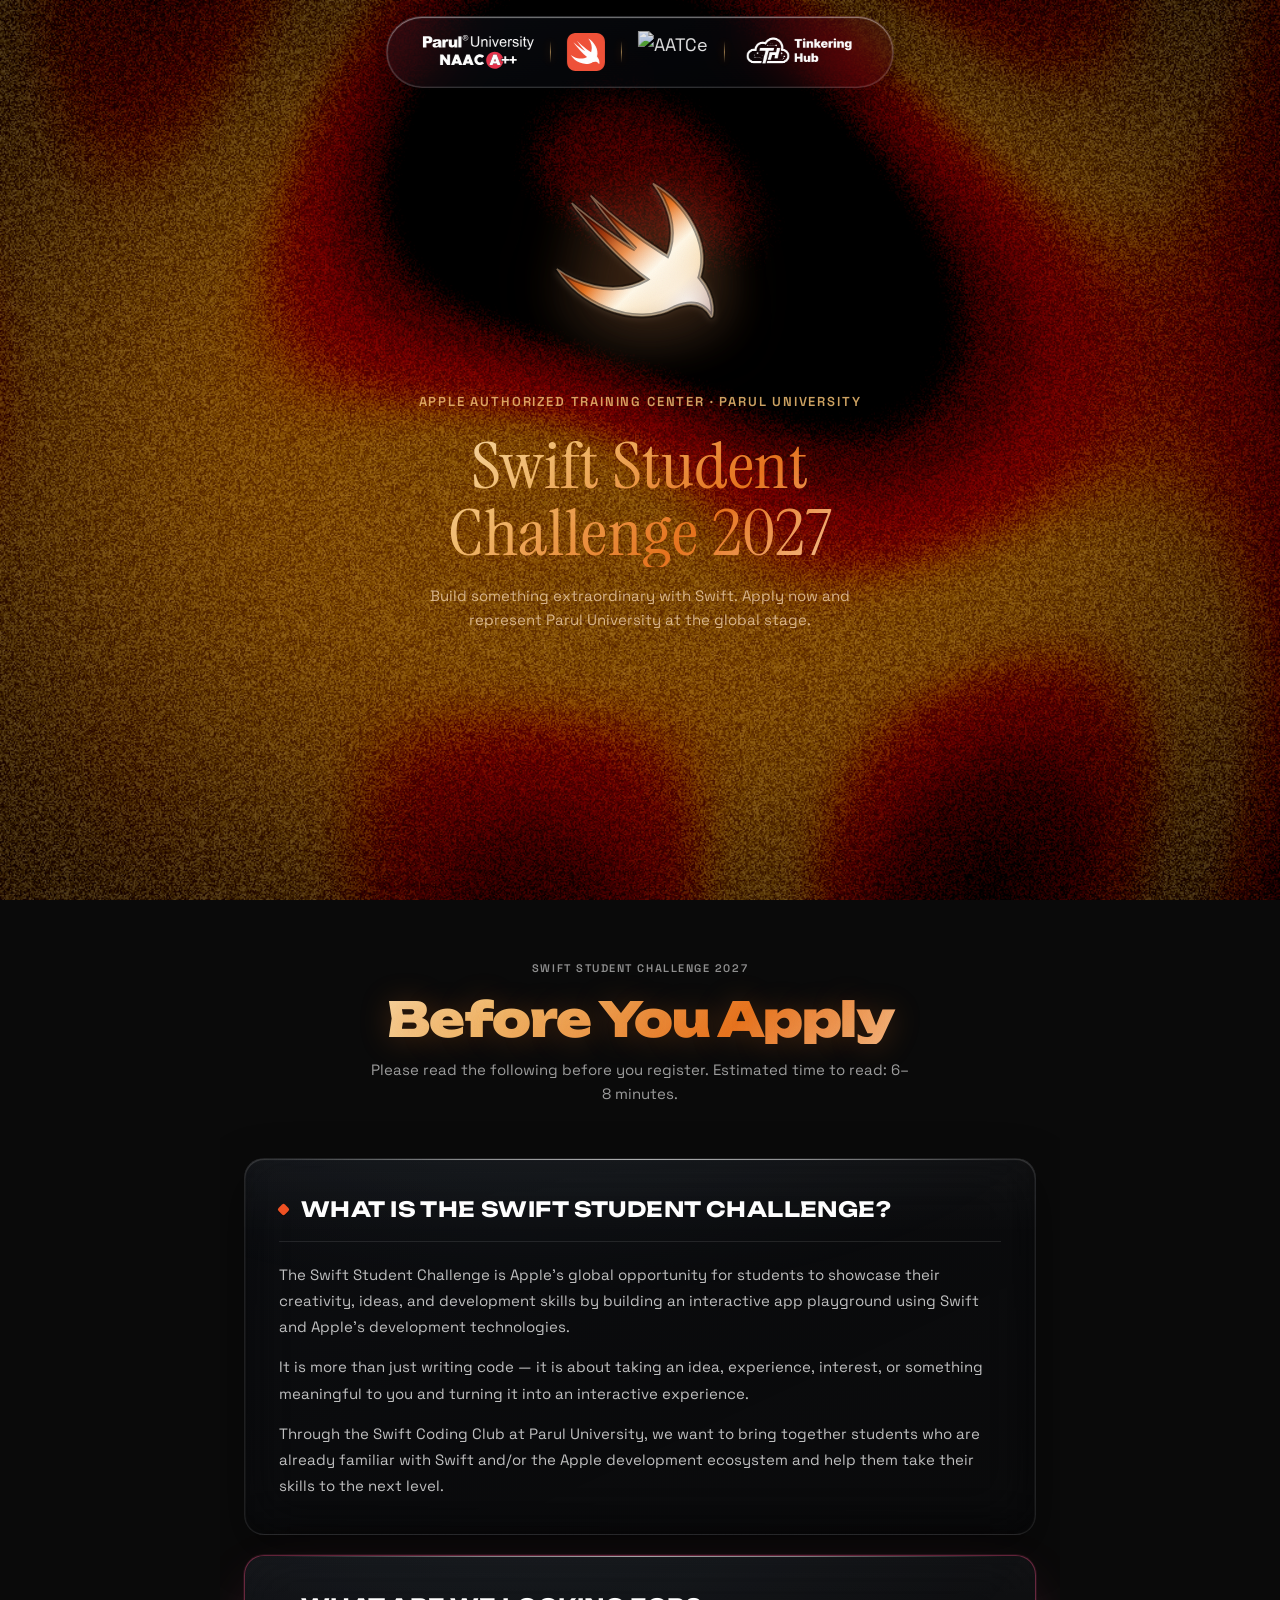
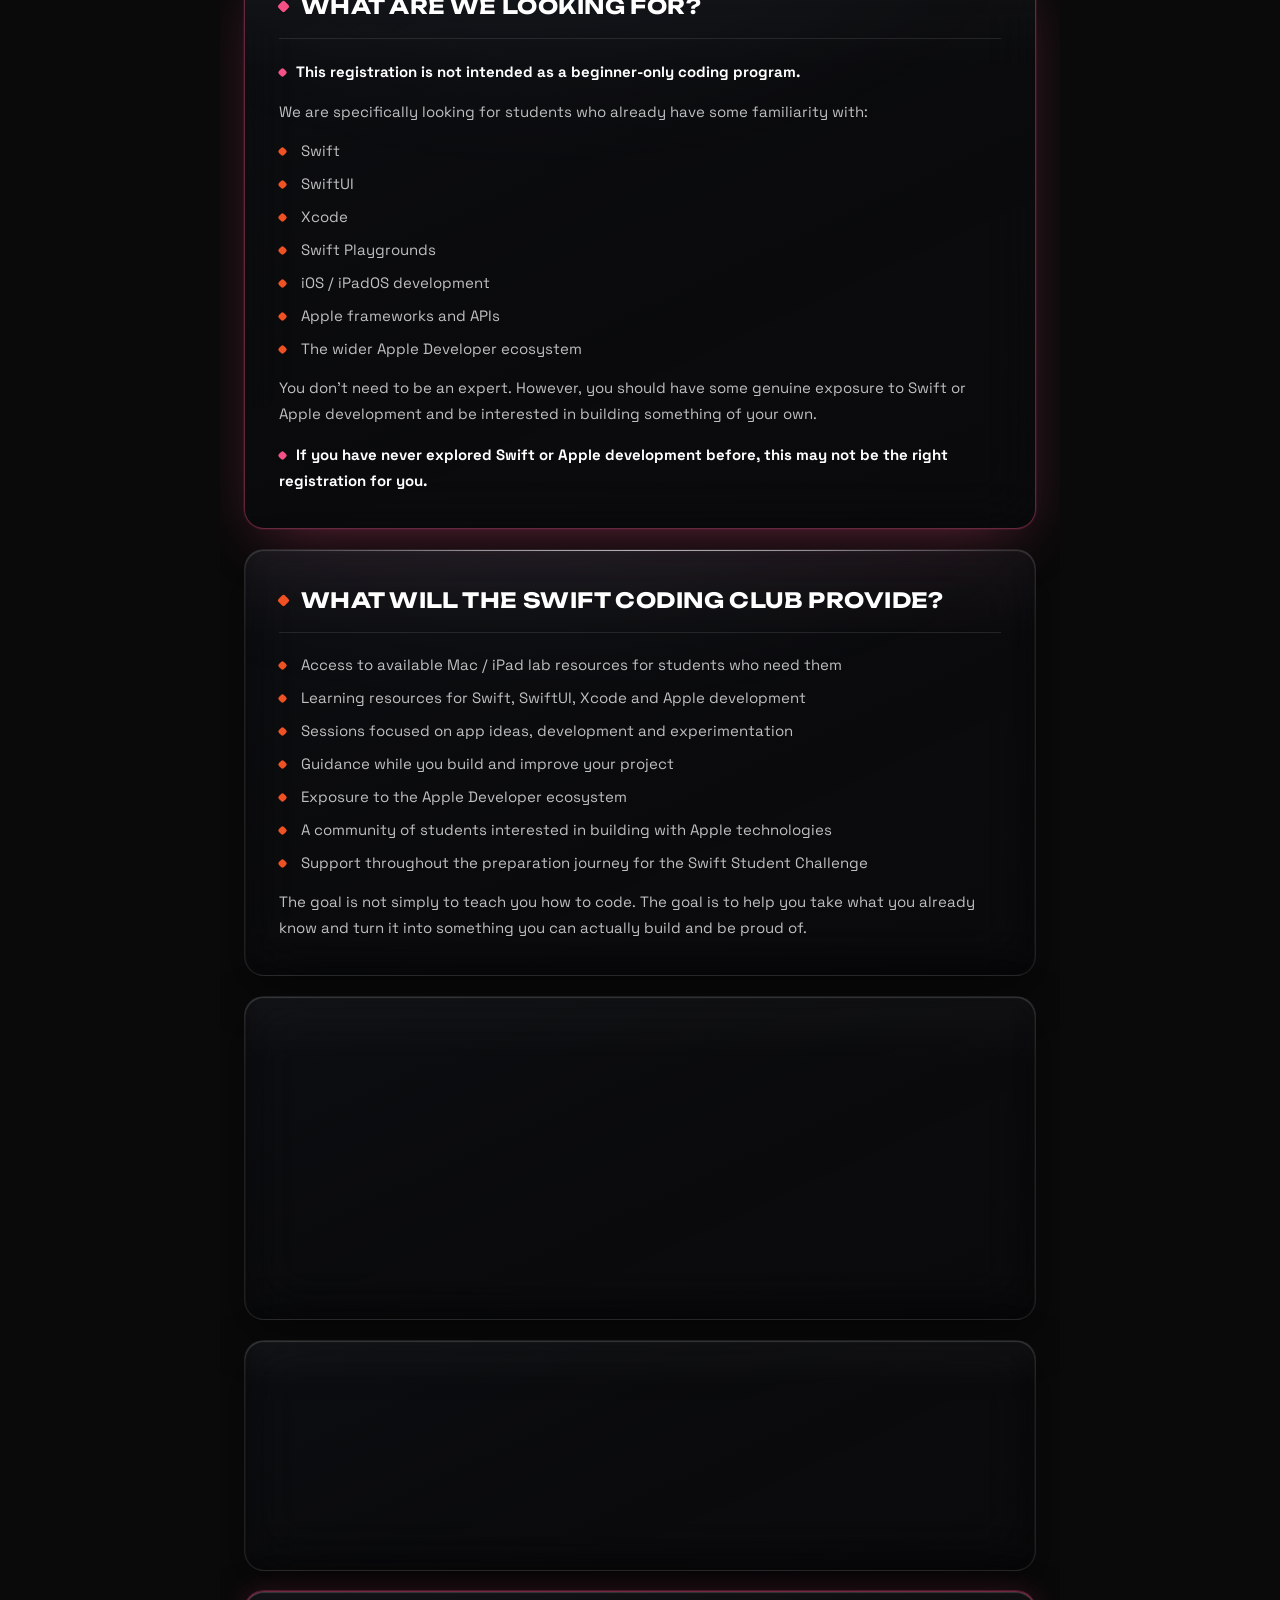
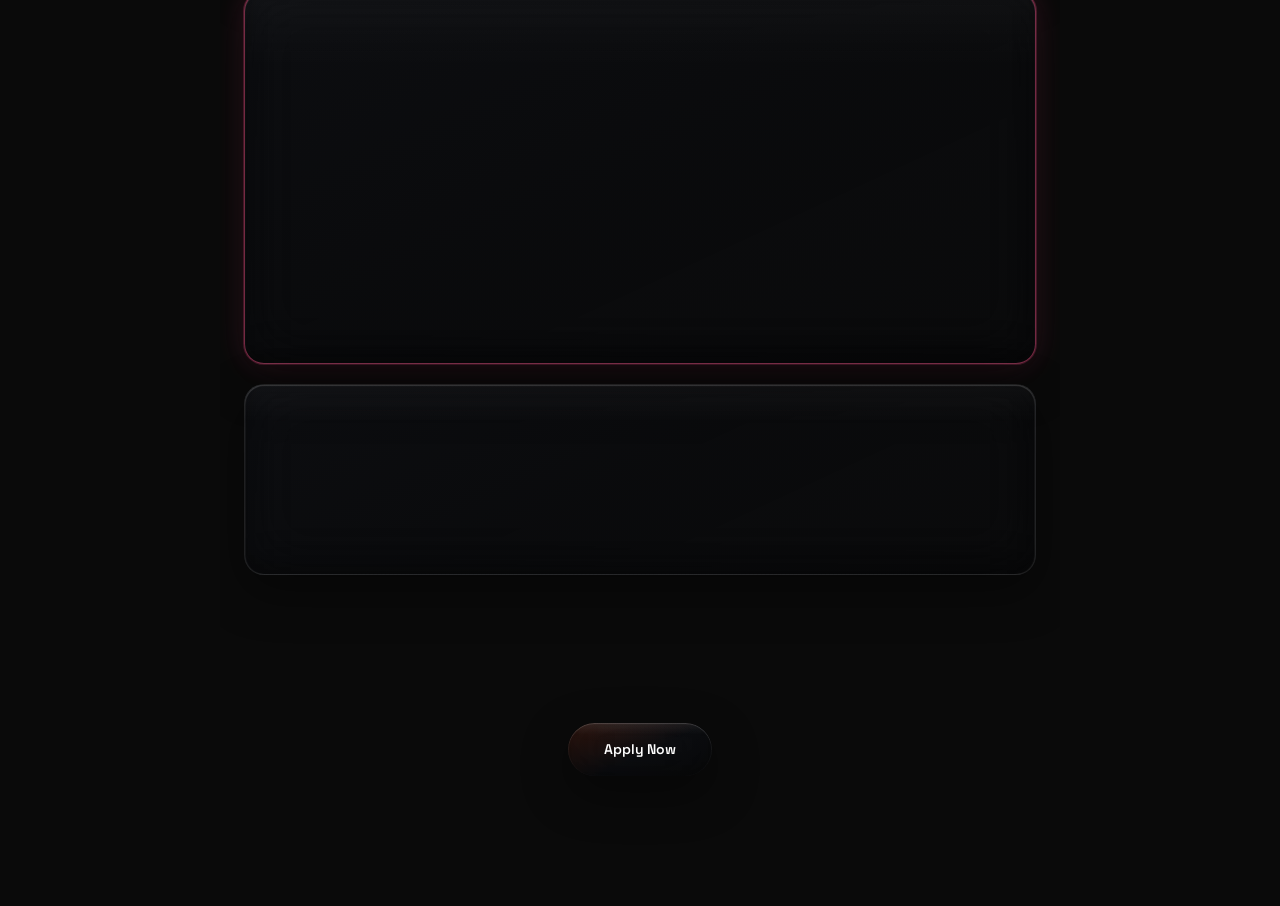
==== commit 96112801: "ui: highlight 'What are we looking for?' panel and bold key lines Add looking-for modifier (warm hot" ====
--- a/index.html
+++ b/index.html
@@ -143,9 +143,9 @@
         <p>Through the Swift Coding Club at Parul University, we want to bring together students who are already familiar with Swift and/or the Apple development ecosystem and help them take their skills to the next level.</p>
       </div>
 
-      <div class="glass-card liquid-glass guideline-card">
+      <div class="glass-card liquid-glass guideline-card looking-for">
         <h2>What are we looking for?</h2>
-        <p>This registration is not intended as a beginner-only coding program.</p>
+        <p class="key-line">This registration is not intended as a beginner-only coding program.</p>
         <p>We are specifically looking for students who already have some familiarity with:</p>
         <ul>
           <li>Swift</li>
@@ -157,7 +157,7 @@
           <li>The wider Apple Developer ecosystem</li>
         </ul>
         <p>You don't need to be an expert. However, you should have some genuine exposure to Swift or Apple development and be interested in building something of your own.</p>
-        <p>If you have never explored Swift or Apple development before, this may not be the right registration for you.</p>
+        <p class="key-line">If you have never explored Swift or Apple development before, this may not be the right registration for you.</p>
       </div>
 
       <div class="glass-card liquid-glass guideline-card">
@@ -207,85 +207,10 @@
     </div>
   </section>
 
-  <!-- Device Showcase — 3D Floating Devices -->
-  <section id="showcaseSection" class="showcase-section">
-    <div class="showcase-inner">
-      <p class="showcase-eyebrow">Apple Authorized Training Center · Parul University</p>
-      <h2 class="showcase-title">Build for the <span class="accent">Apple Ecosystem</span></h2>
-      <p class="showcase-desc">Design your app with Swift and deploy it across iPhone, iPad, and Mac. One codebase, infinite possibilities.</p>
-
-      <div class="devices-stage" id="devicesStage">
-        <!-- iPhone Device -->
-        <div class="device-float device-iphone" data-speed="0.8">
-          <div class="device-frame">
-            <img src="assets/iphone-mockup.png" alt="iPhone 15 Pro" class="device-img" loading="lazy">
-            <div class="device-screen">
-              <div class="screen-content">
-                <img src="assets/iphone-wallpaper.jpg" alt="" class="phone-wallpaper" loading="eager">
-              </div>
-            </div>
-          </div>
-          <div class="device-label">iPhone 15 Pro</div>
-        </div>
-
-        <!-- MacBook Device -->
-        <div class="device-float device-macbook" data-speed="0.5">
-          <div class="device-frame">
-            <img src="assets/macbook-pro-mockup.png" alt="MacBook Pro" class="device-img" loading="lazy">
-            <div class="device-screen">
-              <div class="screen-content screen-mac">
-                <div class="mac-titlebar">
-                  <div class="mac-dots"><span></span><span></span><span></span></div>
-                  <div class="mac-title">ContentView.swift — SSC2027</div>
-                  <div class="mac-dots-placeholder"></div>
-                </div>
-                <div class="mac-editor">
-                  <div class="mac-sidebar">
-                    <div class="mac-sidebar-item active"><svg width="10" height="10" viewBox="0 0 24 24" fill="#89b4fa"><path d="M14 2H6c-1.1 0-2 .9-2 2v16c0 1.1.9 2 2 2h12c1.1 0 2-.9 2-2V8l-6-6zm-1 1.5L18.5 9H13V3.5z"/></svg> ContentView.swift</div>
-                    <div class="mac-sidebar-item"><svg width="10" height="10" viewBox="0 0 24 24" fill="#585b70"><path d="M14 2H6c-1.1 0-2 .9-2 2v16c0 1.1.9 2 2 2h12c1.1 0 2-.9 2-2V8l-6-6zm-1 1.5L18.5 9H13V3.5z"/></svg> App.swift</div>
-                    <div class="mac-sidebar-item"><svg width="10" height="10" viewBox="0 0 24 24" fill="#585b70"><path d="M14 2H6c-1.1 0-2 .9-2 2v16c0 1.1.9 2 2 2h12c1.1 0 2-.9 2-2V8l-6-6zm-1 1.5L18.5 9H13V3.5z"/></svg> Assets.xcassets</div>
-                  </div>
-                  <div class="mac-code-area">
-                    <div class="mac-line"><span class="mac-ln">1</span><span class="code-kw">import</span> <span class="code-mod">SwiftUI</span></div>
-                    <div class="mac-line"><span class="mac-ln">2</span></div>
-                    <div class="mac-line"><span class="mac-ln">3</span><span class="code-kw">struct</span> <span class="code-type">ContentView</span>: <span class="code-type">View</span> {</div>
-                    <div class="mac-line"><span class="mac-ln">4</span>    <span class="code-kw">var</span> body: <span class="code-kw">some</span> <span class="code-type">View</span> {</div>
-                    <div class="mac-line"><span class="mac-ln">5</span>        <span class="code-type">VStack</span>(spacing: <span class="code-str">20</span>) {</div>
-                    <div class="mac-line"><span class="mac-ln">6</span>            <span class="code-type">Image</span>(systemName: <span class="code-str">"swift"</span>)</div>
-                    <div class="mac-line"><span class="mac-ln">7</span>                .<span class="code-mod">font</span>(.<span class="code-mod">system</span>(size: <span class="code-str">48</span>))</div>
-                    <div class="mac-line"><span class="mac-ln">8</span>                .<span class="code-mod">foregroundStyle</span>(.<span class="code-mod">orange</span>)</div>
-                    <div class="mac-line"><span class="mac-ln">9</span></div>
-                    <div class="mac-line"><span class="mac-ln">10</span>            <span class="code-type">Text</span>(<span class="code-str">"Hello SSC!"</span>)</div>
-                    <div class="mac-line"><span class="mac-ln">11</span>                .<span class="code-mod">font</span>(.<span class="code-mod">title</span>.<span class="code-mod">bold</span>())</div>
-                    <div class="mac-line"><span class="mac-ln">12</span>                .<span class="code-mod">foregroundStyle</span>(.<span class="code-mod">primary</span>)</div>
-                    <div class="mac-line"><span class="mac-ln">13</span></div>
-                    <div class="mac-line"><span class="mac-ln">14</span>            <span class="code-type">Text</span>(<span class="code-str">"Build with Swift"</span>)</div>
-                    <div class="mac-line"><span class="mac-ln">15</span>                .<span class="code-mod">foregroundStyle</span>(.<span class="code-mod">secondary</span>)</div>
-                    <div class="mac-line"><span class="mac-ln">16</span>        }</div>
-                    <div class="mac-line"><span class="mac-ln">17</span>        .<span class="code-mod">padding</span>()</div>
-                    <div class="mac-line"><span class="mac-ln">18</span>    }</div>
-                    <div class="mac-line"><span class="mac-ln">19</span>}</div>
-                    <div class="mac-line mac-cursor"><span class="mac-ln">20</span><span class="mac-cursor-line"></span></div>
-                  </div>
-                </div>
-              </div>
-            </div>
-          </div>
-          <div class="device-label">MacBook Pro</div>
-        </div>
-
-        <!-- Swift Logo Float -->
-        <div class="device-float device-swift" data-speed="1.2">
-          <img src="assets/swift-logo.svg" alt="Swift" class="swift-float-icon" loading="lazy">
-        </div>
-
-        <!-- App Store Badge Float -->
-        <div class="device-float device-badge" data-speed="0.6">
-          <img src="assets/app-store-badge.svg" alt="Download on the App Store" class="app-store-img" loading="lazy">
-        </div>
-      </div>
-
-      <a id="showcaseBeginBtn" class="cta-btn" style="margin-top:48px" href="/apply.html">Apply Now</a>
+<!-- Apply CTA -->
+  <section id="applyCtaSection" class="apply-cta-section">
+    <div class="apply-cta-inner" data-tilt>
+      <a id="showcaseBeginBtn" class="cta-btn liquid-glass" href="/apply.html">Apply Now</a>
     </div>
   </section>
 
--- a/styles.css
+++ b/styles.css
@@ -406,6 +406,27 @@
 .cta-btn:hover::before{opacity:1}
 .cta-btn:active{transform:scale(0.97)}
 .cta-btn.magnetic-active{transition:transform .15s var(--spring)}
+
+/* ---- Liquid Glass CTA (Apply Now) ---- */
+.apply-cta-section{display:flex;justify-content:center;padding:48px 24px 130px}
+.cta-btn.liquid-glass{
+  border-radius:50px;
+  color:#fff;
+  text-decoration:none;
+  background:
+    linear-gradient(180deg, rgba(255,255,255,0.06) 0%, transparent 22%),
+    linear-gradient(155deg, rgba(240,81,35,0.16) 0%, rgba(18,22,32,0.30) 55%, rgba(9,11,17,0.22) 100%);
+}
+.cta-btn.liquid-glass:hover{
+  background:
+    linear-gradient(180deg, rgba(255,255,255,0.09) 0%, transparent 22%),
+    linear-gradient(155deg, rgba(240,81,35,0.30) 0%, rgba(18,22,32,0.34) 55%, rgba(9,11,17,0.26) 100%);
+  box-shadow:
+    0 20px 56px rgba(0,0,0,0.46),
+    0 8px 40px rgba(240,81,35,0.18),
+    inset 0 1px 1px rgba(255,255,255,0.22),
+    inset 0 -12px 24px rgba(0,0,0,0.34);
+}
 
 /* ============================================
    FORM SECTION
@@ -1243,6 +1264,27 @@
 .guideline-card li::before{content:'';position:absolute;left:0;top:9px;width:7px;height:7px;border-radius:2px;background:var(--swift);transform:rotate(45deg)}
 .guideline-card.important li::before{background:var(--hot)}
 
+/* "What are we looking for?" panel — subtle warm highlight so it stands out */
+.guideline-card.looking-for{
+  border:1px solid rgba(246,80,134,0.38);
+  box-shadow:0 0 0 1px rgba(246,80,134,0.10), 0 22px 60px -22px rgba(246,80,134,0.40);
+}
+.guideline-card.looking-for h2{color:#fff}
+.guideline-card.looking-for h2::before{background:var(--hot)}
+.guideline-card.looking-for .key-line{
+  font-weight:700;
+  color:#fff;
+}
+.guideline-card.looking-for .key-line::before{
+  content:"";
+  display:inline-block;
+  width:7px;height:7px;border-radius:2px;
+  background:var(--hot);
+  transform:rotate(45deg);
+  margin-right:10px;
+  vertical-align:middle;
+}
+
 .confirm-wrap{display:flex;justify-content:center;margin-top:40px}
 .confirm-box{max-width:600px;width:100%;padding:22px 26px}
 .confirm-box .custom-checkbox{background:transparent;border:0;padding:0;width:100%;align-items:flex-start}
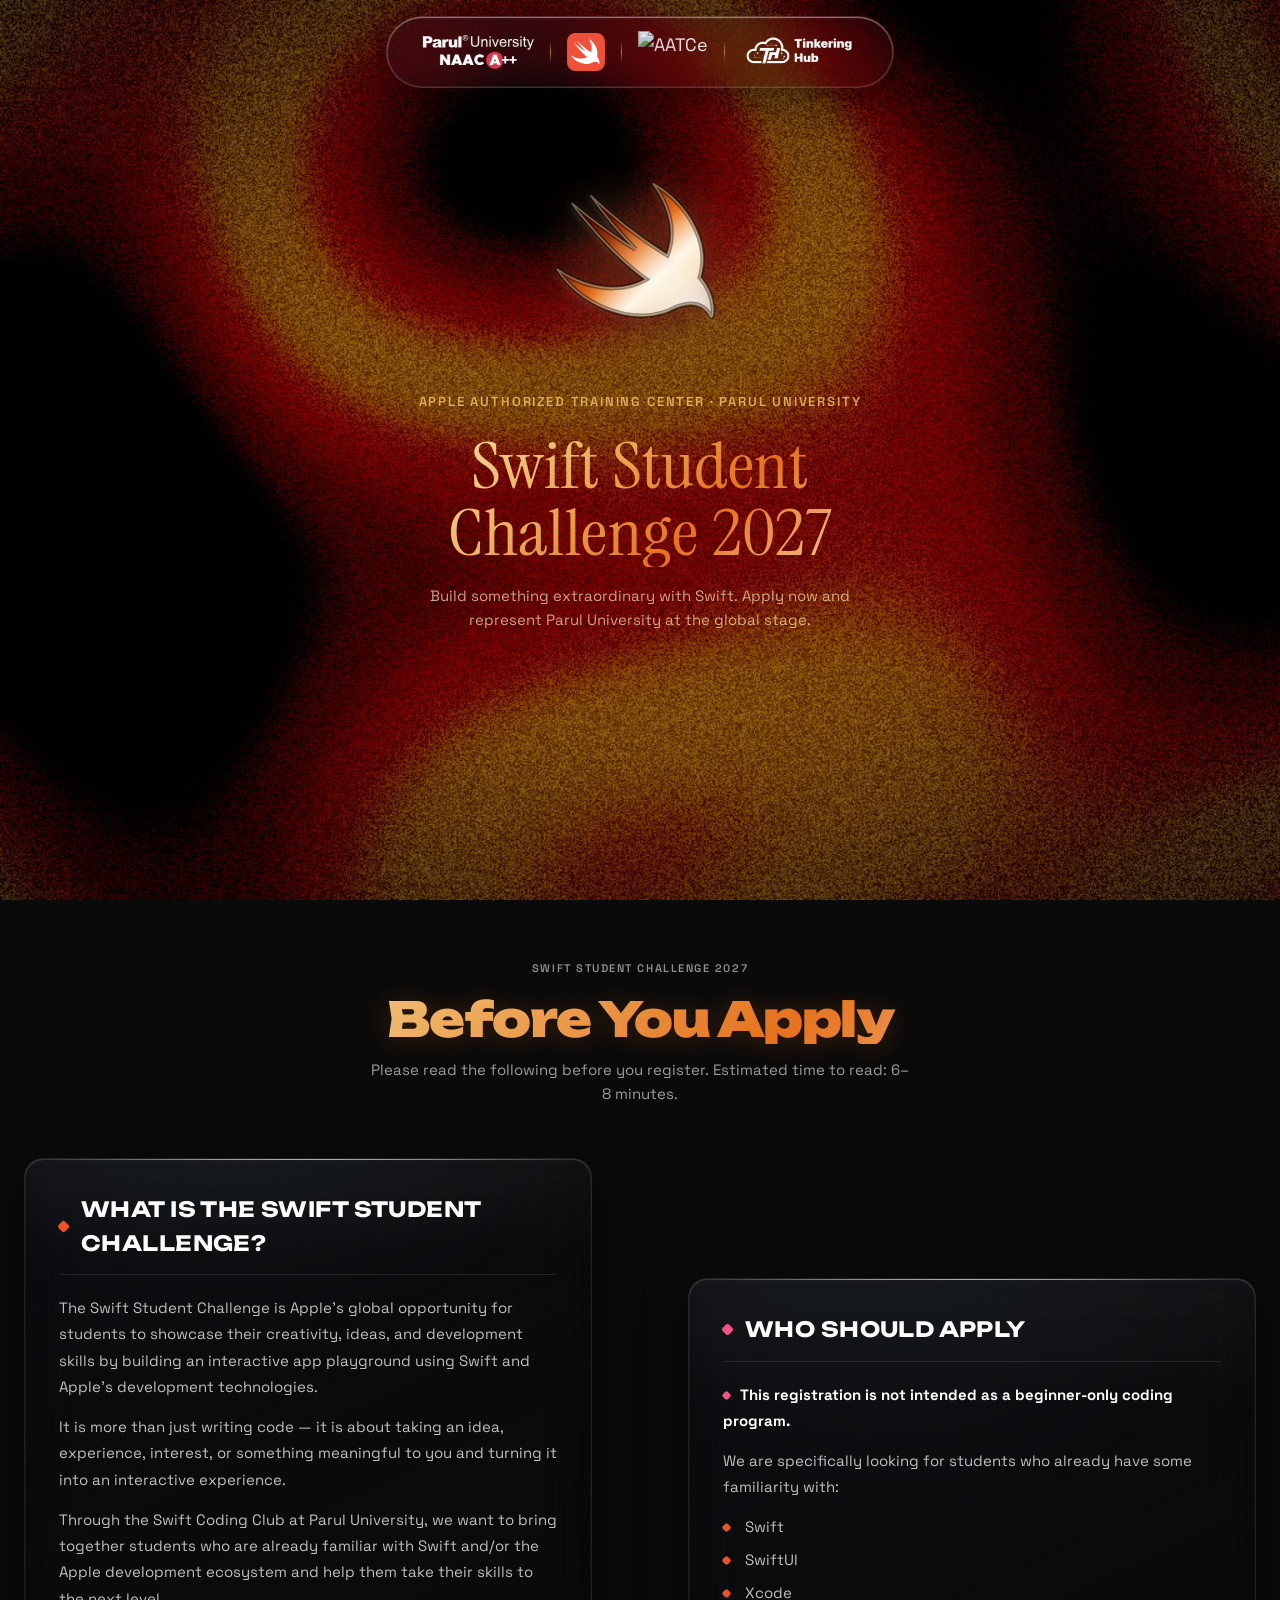
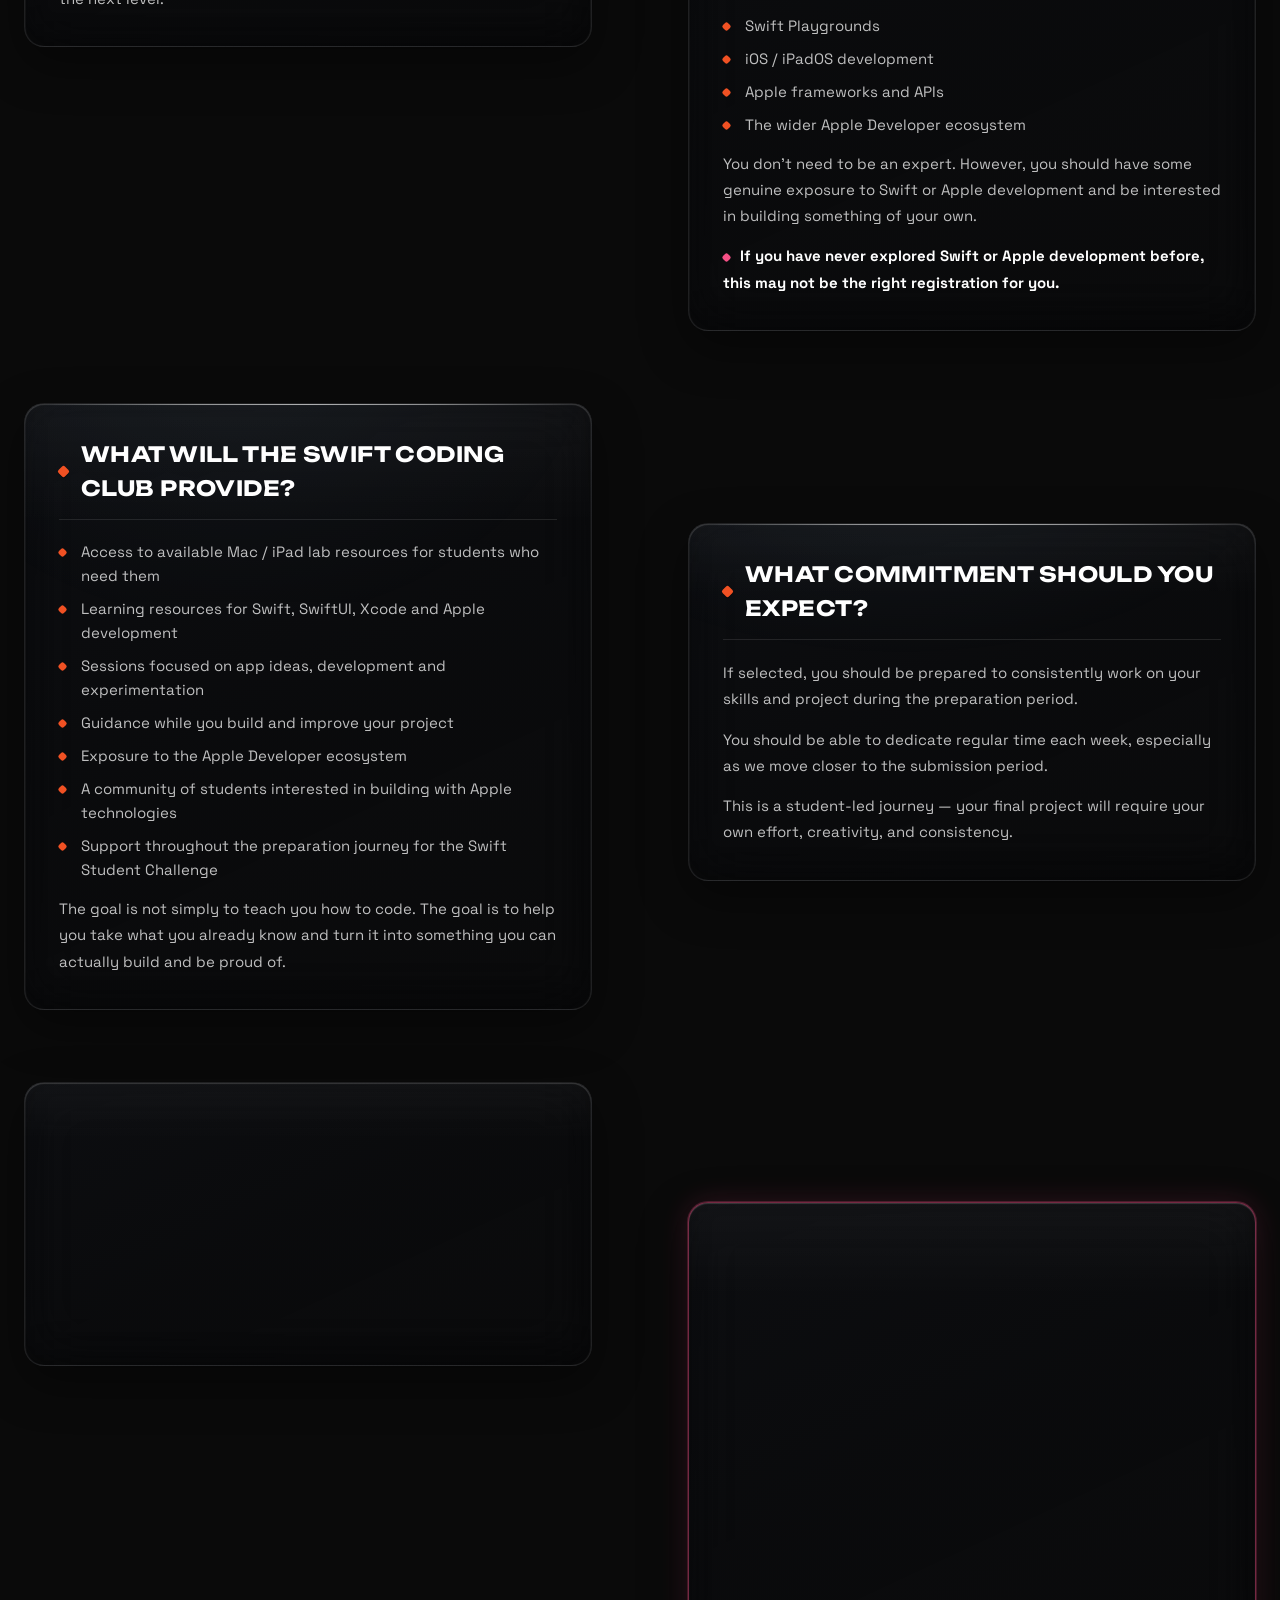
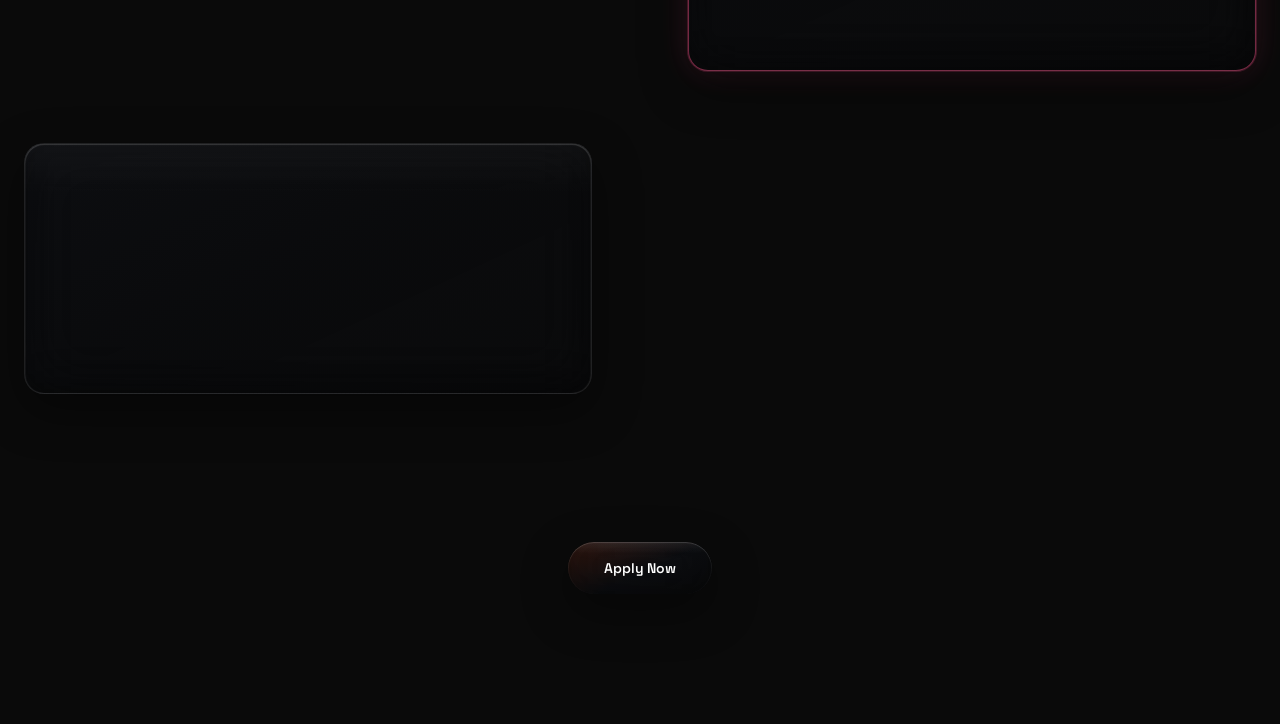
==== commit 1f698a94: "ui: drop panel glow; bold key lines + rename heading to 'Who Should Apply'" ====
--- a/index.html
+++ b/index.html
@@ -144,7 +144,7 @@
       </div>
 
       <div class="glass-card liquid-glass guideline-card looking-for">
-        <h2>What are we looking for?</h2>
+        <h2>Who Should Apply</h2>
         <p class="key-line">This registration is not intended as a beginner-only coding program.</p>
         <p>We are specifically looking for students who already have some familiarity with:</p>
         <ul>
--- a/styles.css
+++ b/styles.css
@@ -1253,6 +1253,25 @@
 .guidelines-sub{font-size:15px;color:rgba(255,255,255,0.6);max-width:540px;margin:0 auto;line-height:1.6}
 .guidelines-list{display:flex;flex-direction:column;gap:20px}
 .guideline-card{padding:34px 34px}
+
+/* ============================================
+   GUIDELINES SCATTER LAYOUT — big displays ONLY
+   (min-width + fine pointer so phones/tablets keep
+    the cheap single-column flow with zero transforms)
+   JS in app.js owns the card transforms here.
+   ============================================ */
+@media (min-width:1100px) and (hover:hover) and (pointer:fine){
+  .guidelines-section{max-width:1480px}
+  .guidelines-list{
+    display:grid;
+    grid-template-columns:repeat(2,minmax(0,1fr));
+    gap:72px 96px;
+    align-items:start;
+  }
+  /* right column pushed down — staggered, scattered editorial rhythm */
+  .guidelines-list .guideline-card:nth-child(even){margin-top:120px}
+  .guidelines-list .guideline-card{will-change:transform;backface-visibility:hidden}
+}
 .guideline-card h2{font-family:var(--font-display);font-size:21px;font-weight:700;letter-spacing:-.02em;color:#fff;margin-bottom:16px;display:flex;align-items:center}
 .guideline-card h2::before{content:'';width:9px;height:9px;border-radius:2px;background:var(--swift);transform:rotate(45deg);flex:none;margin-right:12px}
 .guideline-card.important h2{color:#fff}
@@ -1264,11 +1283,7 @@
 .guideline-card li::before{content:'';position:absolute;left:0;top:9px;width:7px;height:7px;border-radius:2px;background:var(--swift);transform:rotate(45deg)}
 .guideline-card.important li::before{background:var(--hot)}
 
-/* "What are we looking for?" panel — subtle warm highlight so it stands out */
-.guideline-card.looking-for{
-  border:1px solid rgba(246,80,134,0.38);
-  box-shadow:0 0 0 1px rgba(246,80,134,0.10), 0 22px 60px -22px rgba(246,80,134,0.40);
-}
+/* guidelines panel — emphasize key words only, no panel glow */
 .guideline-card.looking-for h2{color:#fff}
 .guideline-card.looking-for h2::before{background:var(--hot)}
 .guideline-card.looking-for .key-line{
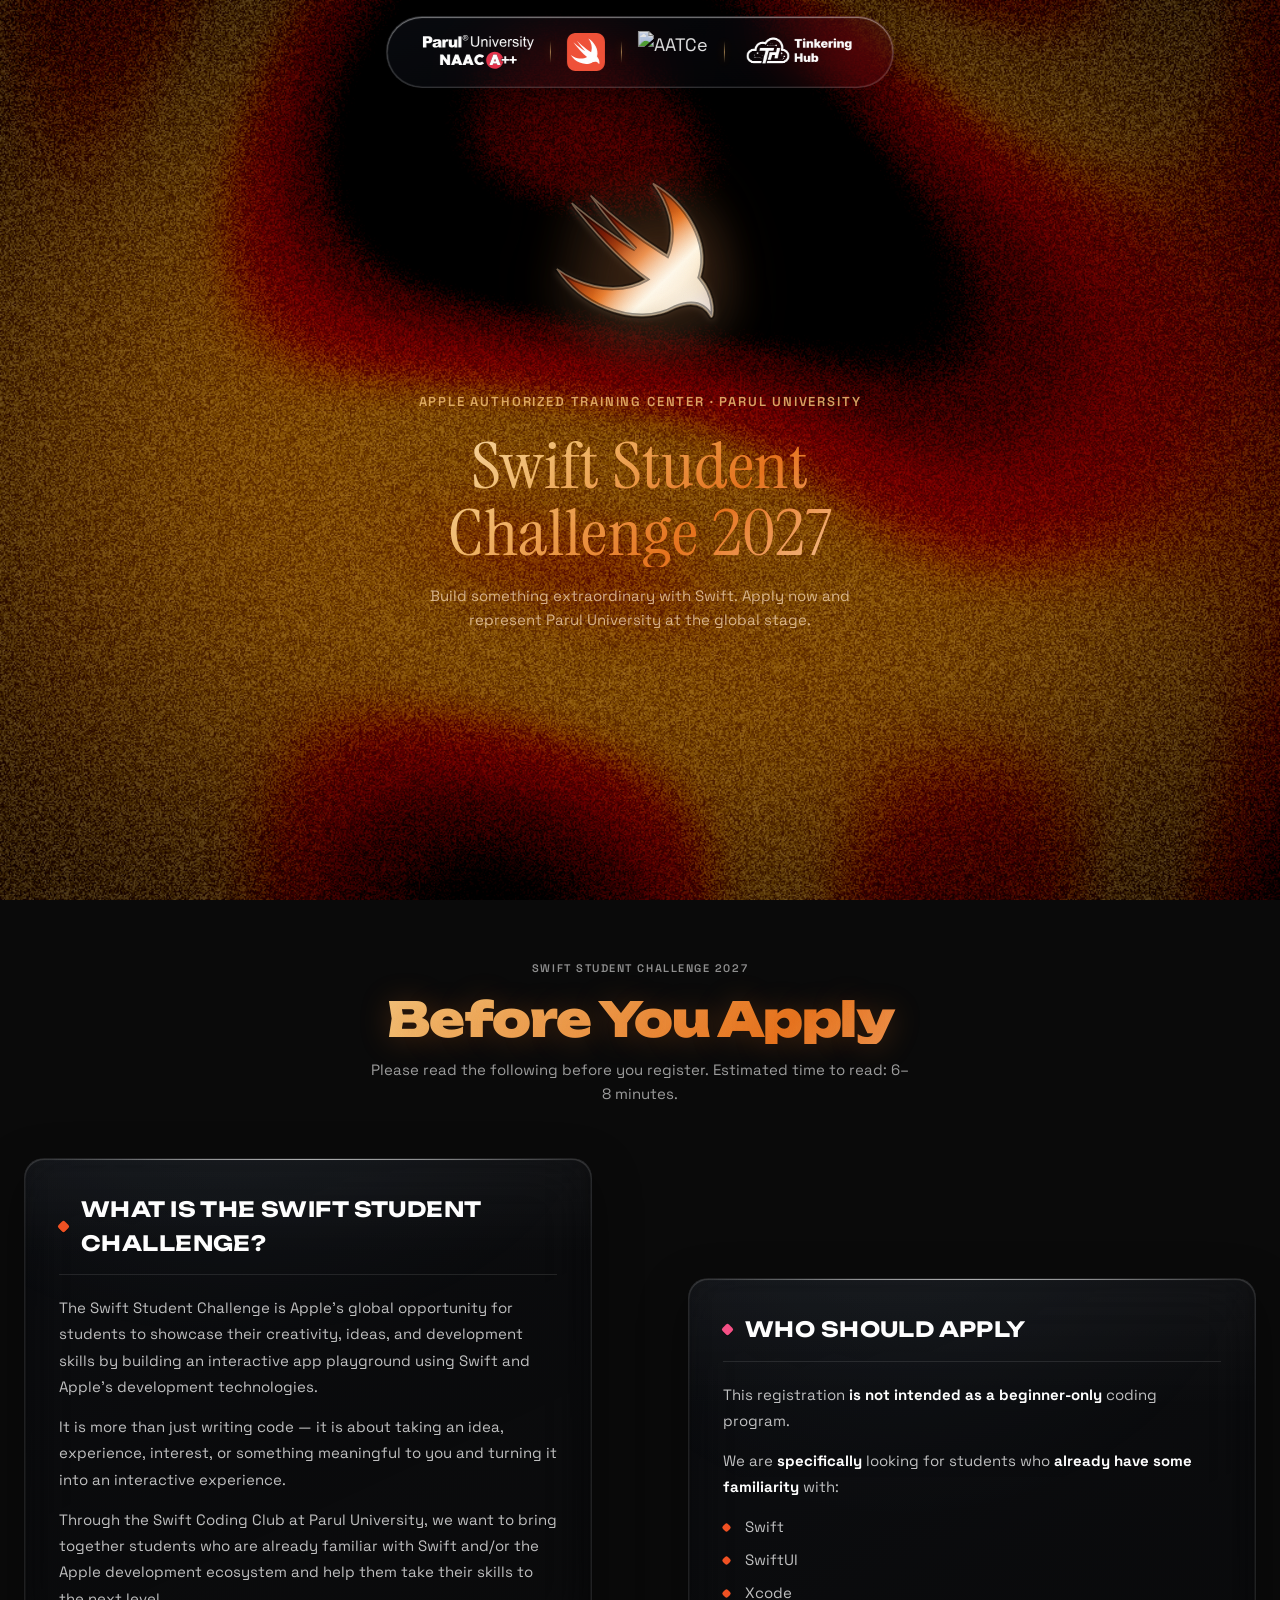
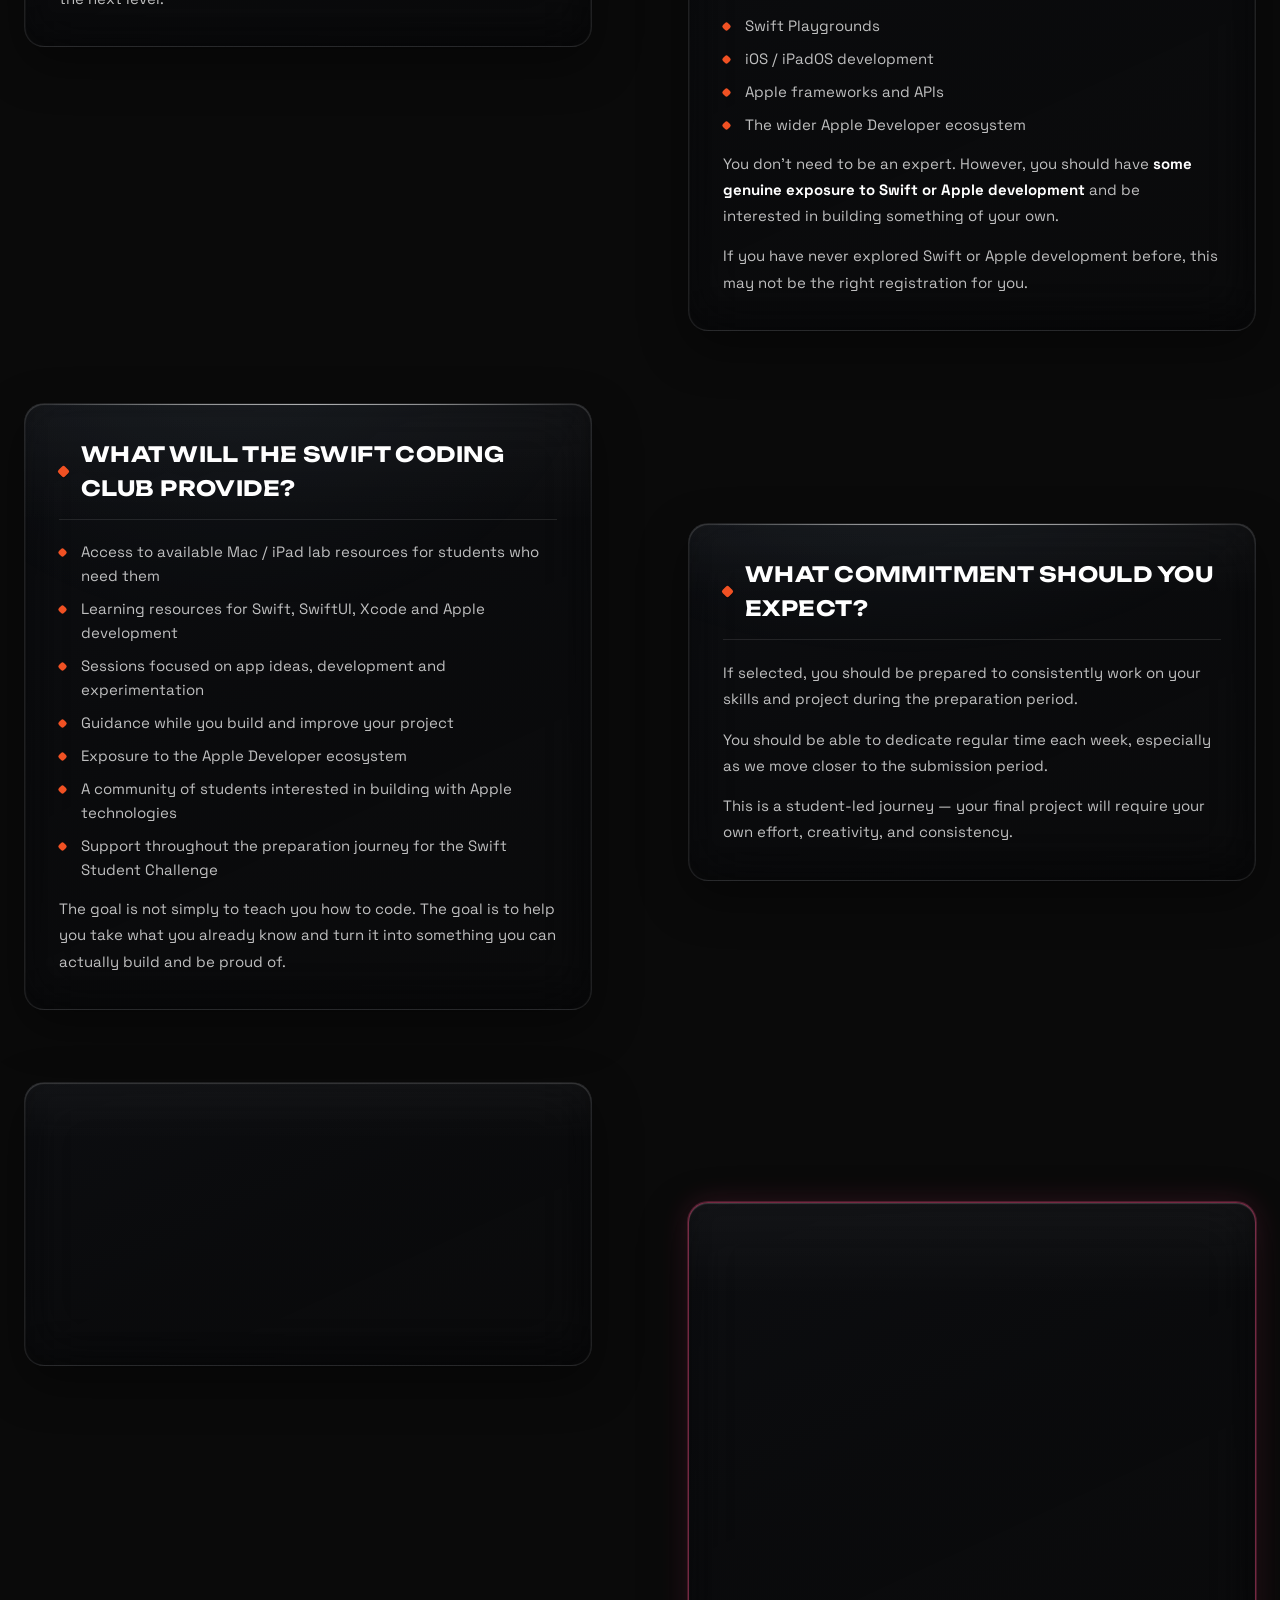
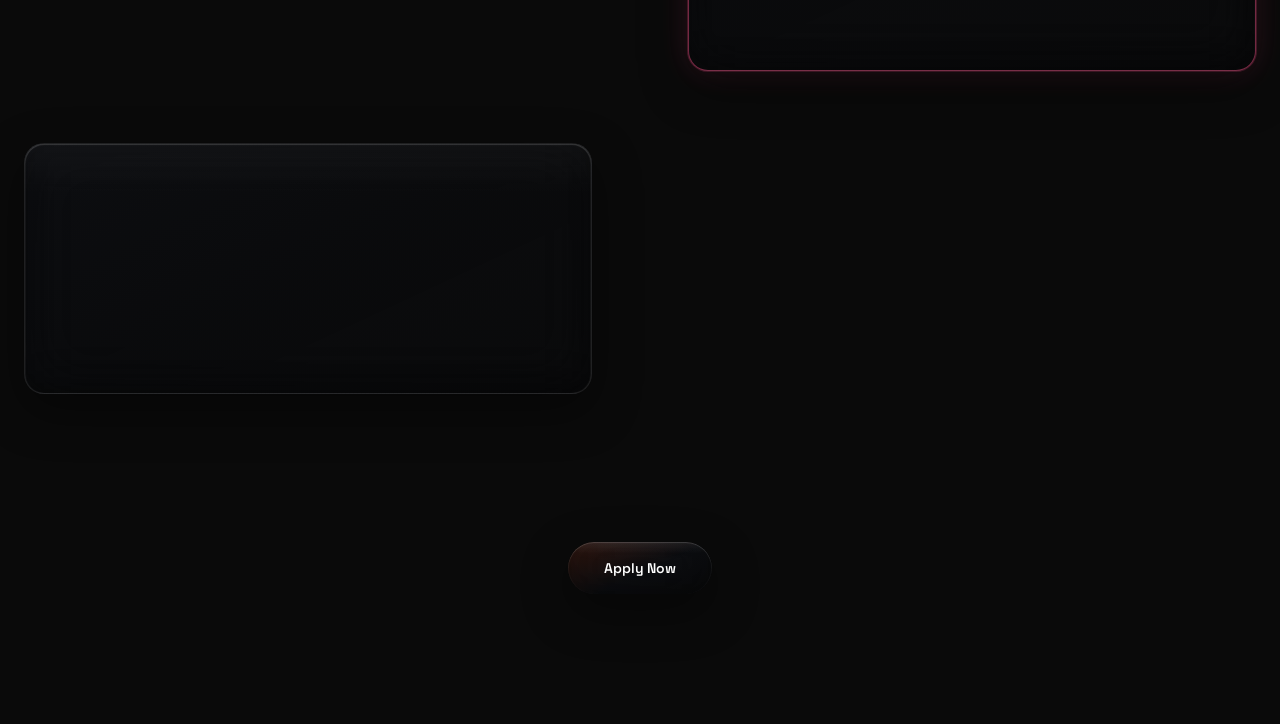
==== commit 616e6880: "ui: bold only specific phrases in 'Who Should Apply' panel (inline strong)" ====
--- a/index.html
+++ b/index.html
@@ -18,7 +18,7 @@
   <link rel="preconnect" href="https://fonts.googleapis.com">
   <link rel="preconnect" href="https://fonts.gstatic.com" crossorigin>
   <link href="https://fonts.googleapis.com/css2?family=Instrument+Serif:ital@0;1&family=Space+Grotesk:wght@300;400;500;600;700&family=Unbounded:wght@200;300;400;500;600;700;800;900&display=swap" rel="stylesheet">
-  <link rel="stylesheet" href="styles.css">
+  <link rel="stylesheet" href="styles.css?v=3">
 </head>
 <body>
 
@@ -145,8 +145,8 @@
 
       <div class="glass-card liquid-glass guideline-card looking-for">
         <h2>Who Should Apply</h2>
-        <p class="key-line">This registration is not intended as a beginner-only coding program.</p>
-        <p>We are specifically looking for students who already have some familiarity with:</p>
+        <p>This registration <strong>is not intended as a beginner-only</strong> coding program.</p>
+        <p>We are <strong>specifically</strong> looking for students who <strong>already have some familiarity</strong> with:</p>
         <ul>
           <li>Swift</li>
           <li>SwiftUI</li>
@@ -156,8 +156,8 @@
           <li>Apple frameworks and APIs</li>
           <li>The wider Apple Developer ecosystem</li>
         </ul>
-        <p>You don't need to be an expert. However, you should have some genuine exposure to Swift or Apple development and be interested in building something of your own.</p>
-        <p class="key-line">If you have never explored Swift or Apple development before, this may not be the right registration for you.</p>
+        <p>You don't need to be an expert. However, you should have <strong>some genuine exposure to Swift or Apple development</strong> and be interested in building something of your own.</p>
+        <p>If you have never explored Swift or Apple development before, this may not be the right registration for you.</p>
       </div>
 
       <div class="glass-card liquid-glass guideline-card">
@@ -215,7 +215,7 @@
   </section>
 
     <script>window.SSC_FX_PAUSED = true; /* pause heavy FX until the boot overlay finishes */</script>
-  <script src="background.js"></script>
+  <script src="background.js?v=3"></script>
   <script>
     (() => {
       const boot = document.getElementById('boot');
@@ -240,6 +240,6 @@
   <script defer src="https://unpkg.com/lenis@1.1.18/dist/lenis.min.js"></script>
   <script defer src="https://cdn.jsdelivr.net/npm/@supabase/supabase-js@2"></script>
   <script defer src="config.js"></script>
-  <script defer src="app.js"></script>
+  <script defer src="app.js?v=3"></script>
 </body>
 </html>
--- a/styles.css
+++ b/styles.css
@@ -1043,12 +1043,12 @@
 /* Mobile (640px and below) */
 @media(max-width:640px){
   /* Header */
-  .site-header{padding:8px 12px;top:12px}
+  .site-header{padding:11px 18px;top:12px;min-height:50px}
   .brand-name{font-size:13px}
   .brand-sub{font-size:8.5px}
-  .swift-logo{width:24px;height:24px;margin-left:8px}
-  .parul-logo{height:20px}
-  .aatce-logo{height:22px;max-width:84px}
+  .swift-logo{width:26px;height:26px;margin-left:8px}
+  .parul-logo{height:22px}
+  .aatce-logo{height:24px;max-width:88px}
   .vthub-logo{height:22px}
   .brand{gap:8px}
 
@@ -1170,12 +1170,12 @@
   .app-store-img{width:75px}
 
   /* Keep the header tidy on tiny screens */
-  .site-header{padding:6px 8px}
-  .header-inner{gap:6px}
+  .site-header{padding:9px 12px;min-height:44px}
+  .header-inner{gap:7px}
   .brand{gap:8px}
-  .parul-logo{height:18px}
-  .swift-logo{width:22px;height:22px;margin-left:6px}
-  .aatce-logo{height:20px;max-width:72px}
+  .parul-logo{height:20px}
+  .swift-logo{width:24px;height:24px;margin-left:6px}
+  .aatce-logo{height:22px;max-width:76px}
   .vthub-logo{height:20px}
 
   /* Tighten hero/glass cards so nothing feels cramped */
@@ -1267,10 +1267,17 @@
     grid-template-columns:repeat(2,minmax(0,1fr));
     gap:72px 96px;
     align-items:start;
+    position:relative;
   }
   /* right column pushed down — staggered, scattered editorial rhythm */
   .guidelines-list .guideline-card:nth-child(even){margin-top:120px}
-  .guidelines-list .guideline-card{will-change:transform;backface-visibility:hidden}
+  .guidelines-list .guideline-card{will-change:transform;backface-visibility:hidden;position:relative;z-index:1}
+
+  /* the thread that joins the panels (path built by app.js) */
+  .guide-thread{
+    position:absolute;inset:0;width:100%;height:100%;
+    pointer-events:none;z-index:0;overflow:visible;
+  }
 }
 .guideline-card h2{font-family:var(--font-display);font-size:21px;font-weight:700;letter-spacing:-.02em;color:#fff;margin-bottom:16px;display:flex;align-items:center}
 .guideline-card h2::before{content:'';width:9px;height:9px;border-radius:2px;background:var(--swift);transform:rotate(45deg);flex:none;margin-right:12px}
@@ -1283,21 +1290,12 @@
 .guideline-card li::before{content:'';position:absolute;left:0;top:9px;width:7px;height:7px;border-radius:2px;background:var(--swift);transform:rotate(45deg)}
 .guideline-card.important li::before{background:var(--hot)}
 
-/* guidelines panel — emphasize key words only, no panel glow */
+/* guidelines panel — emphasize specific key words inline, no panel glow */
 .guideline-card.looking-for h2{color:#fff}
 .guideline-card.looking-for h2::before{background:var(--hot)}
-.guideline-card.looking-for .key-line{
+.guideline-card.looking-for strong{
   font-weight:700;
   color:#fff;
-}
-.guideline-card.looking-for .key-line::before{
-  content:"";
-  display:inline-block;
-  width:7px;height:7px;border-radius:2px;
-  background:var(--hot);
-  transform:rotate(45deg);
-  margin-right:10px;
-  vertical-align:middle;
 }
 
 .confirm-wrap{display:flex;justify-content:center;margin-top:40px}
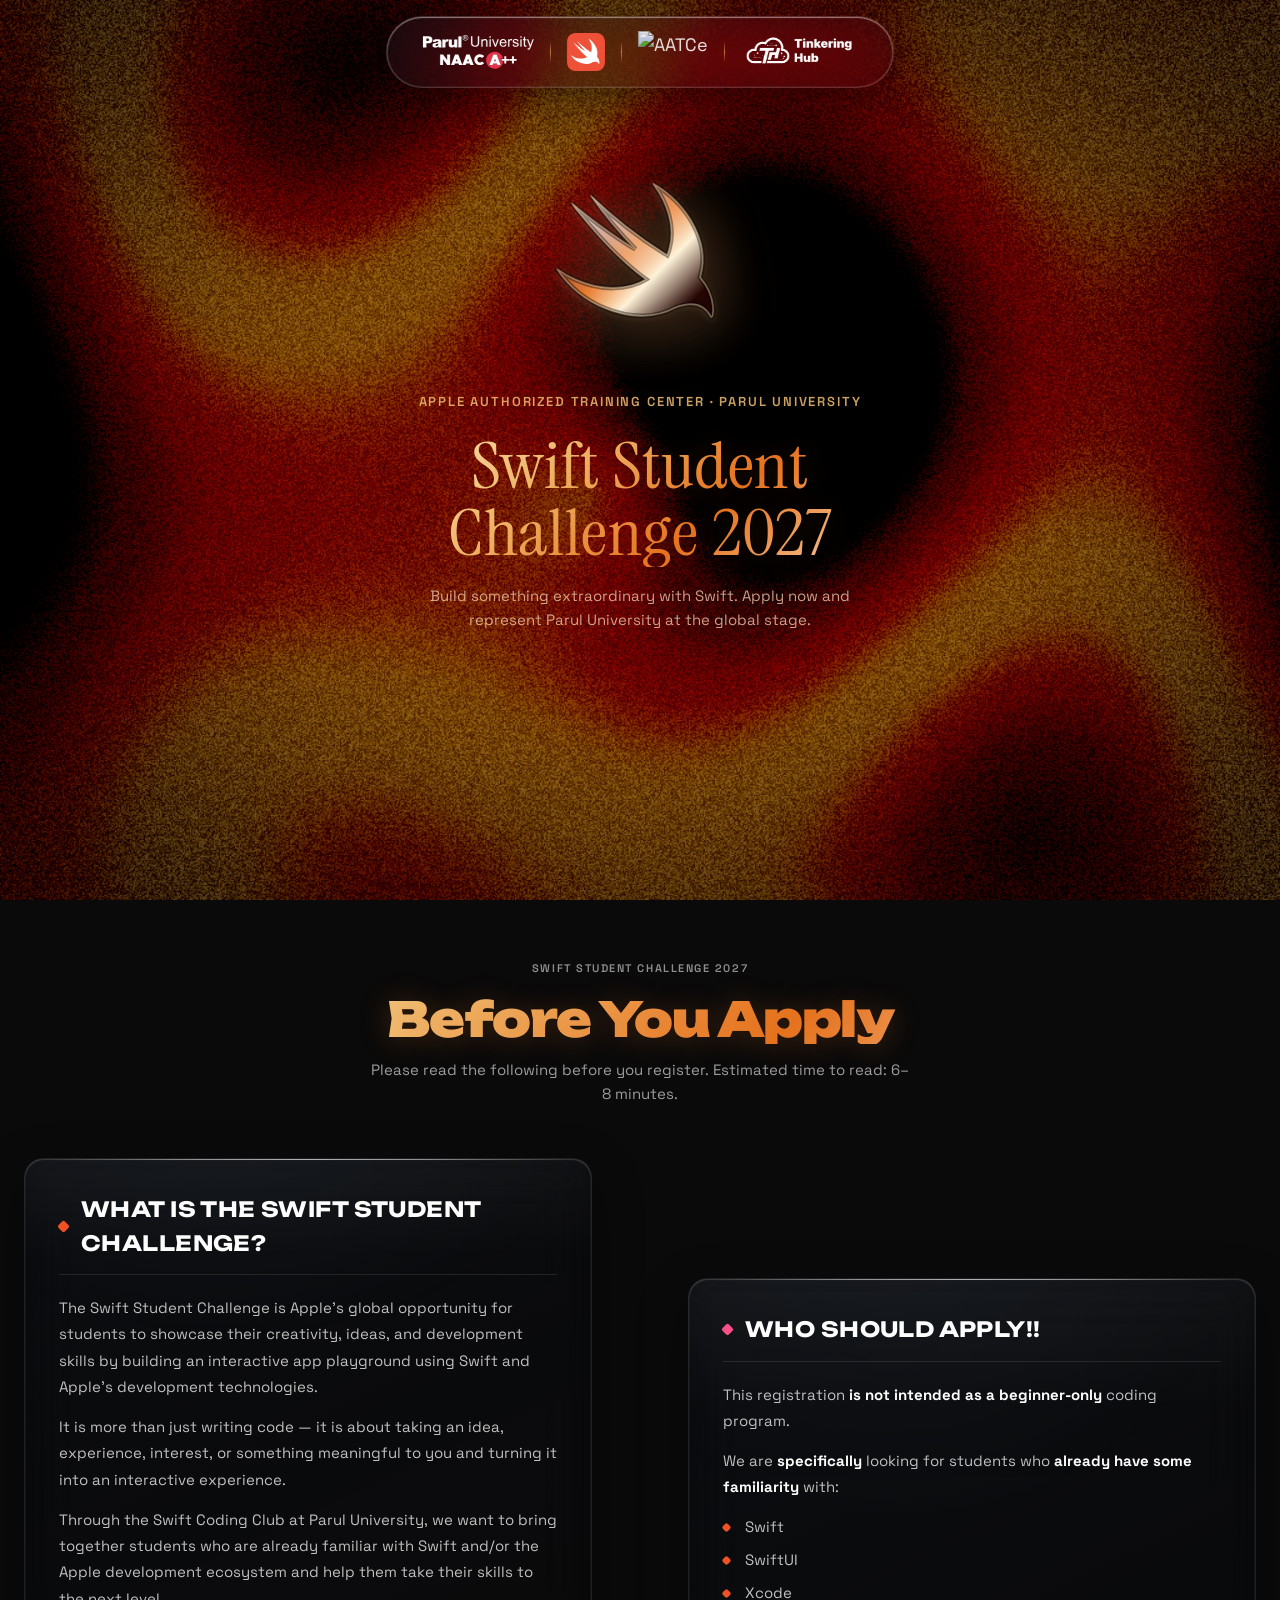
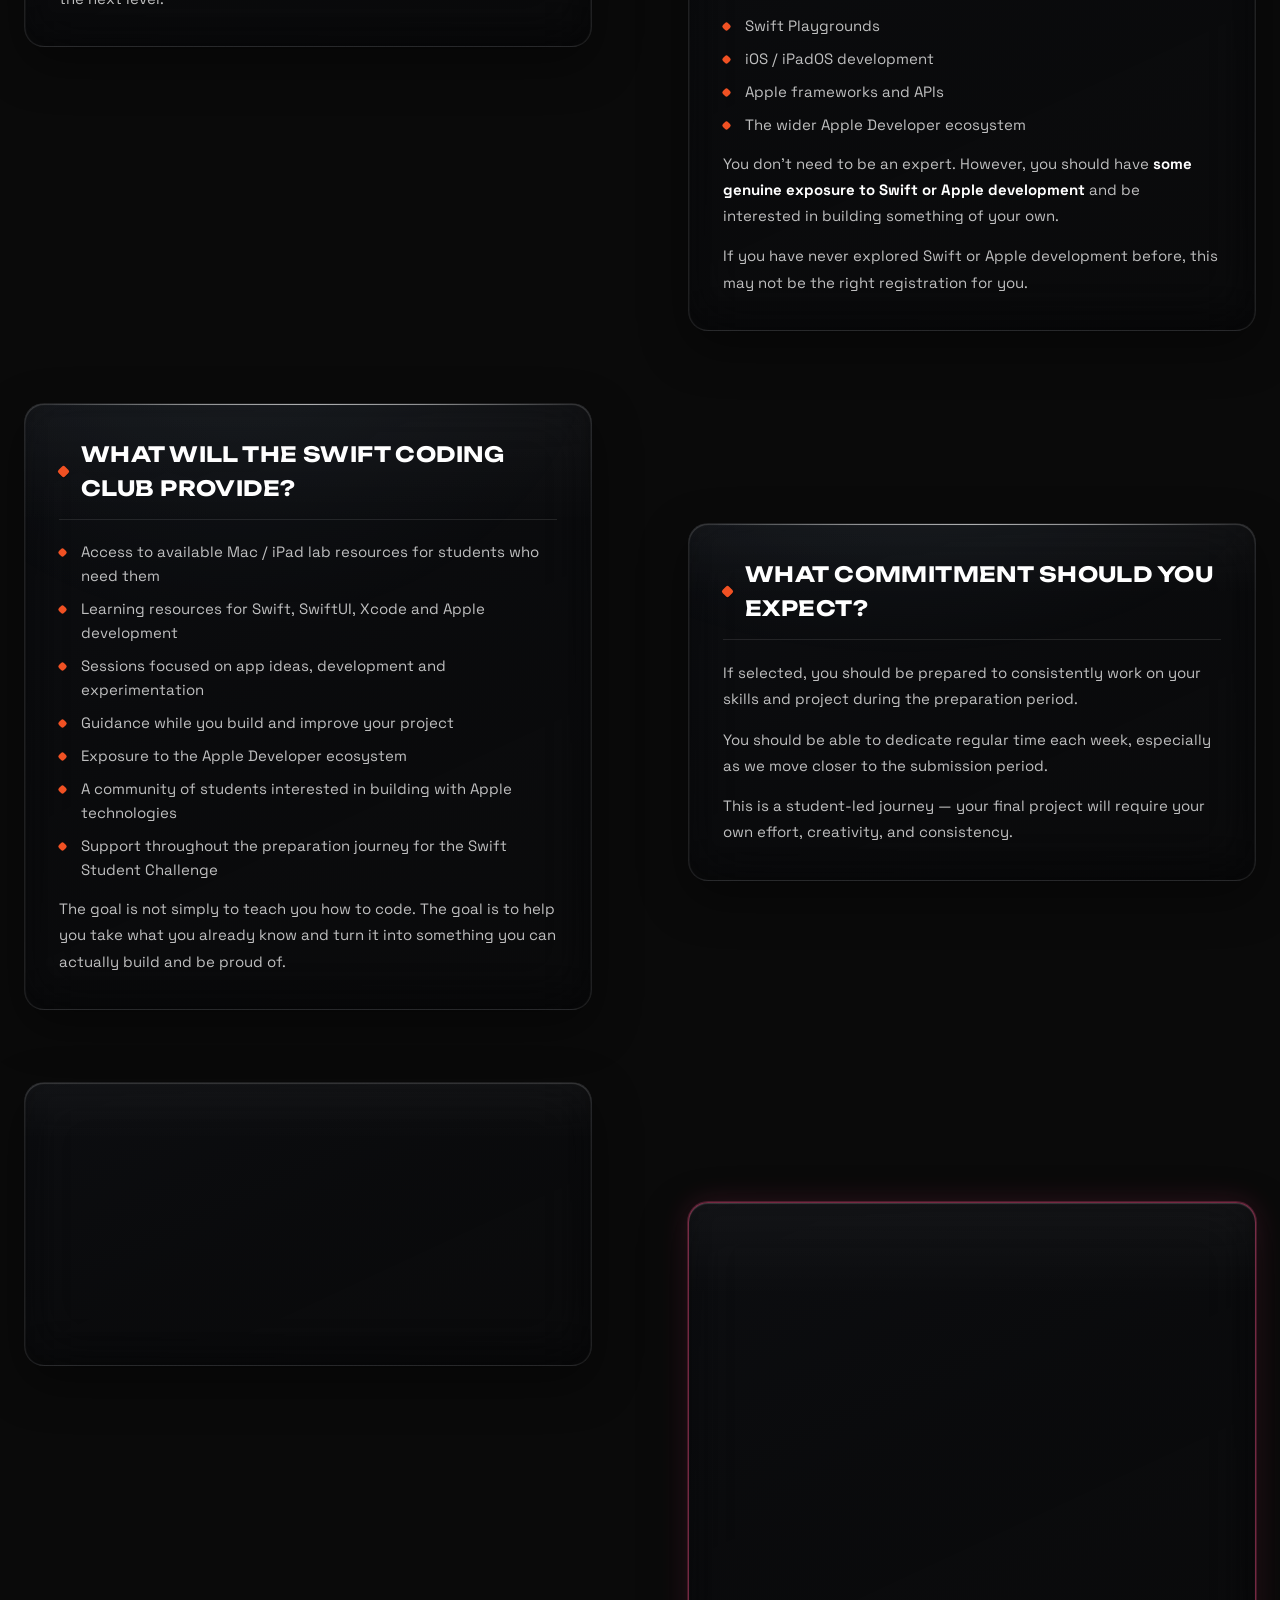
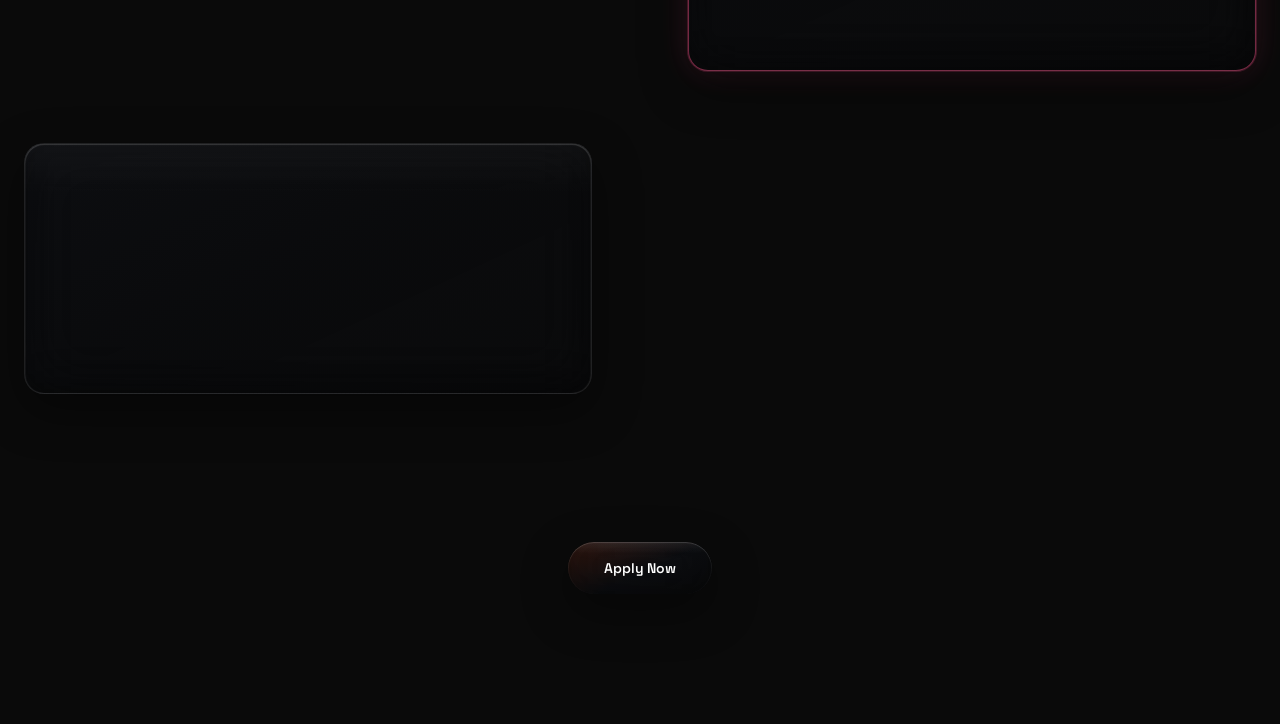
==== commit f9847b50: "ui: add '!!' to 'Who Should Apply' heading" ====
--- a/index.html
+++ b/index.html
@@ -18,7 +18,7 @@
   <link rel="preconnect" href="https://fonts.googleapis.com">
   <link rel="preconnect" href="https://fonts.gstatic.com" crossorigin>
   <link href="https://fonts.googleapis.com/css2?family=Instrument+Serif:ital@0;1&family=Space+Grotesk:wght@300;400;500;600;700&family=Unbounded:wght@200;300;400;500;600;700;800;900&display=swap" rel="stylesheet">
-  <link rel="stylesheet" href="styles.css?v=3">
+  <link rel="stylesheet" href="styles.css?v=6">
 </head>
 <body>
 
@@ -144,7 +144,7 @@
       </div>
 
       <div class="glass-card liquid-glass guideline-card looking-for">
-        <h2>Who Should Apply</h2>
+        <h2>Who Should Apply!!</h2>
         <p>This registration <strong>is not intended as a beginner-only</strong> coding program.</p>
         <p>We are <strong>specifically</strong> looking for students who <strong>already have some familiarity</strong> with:</p>
         <ul>
@@ -215,7 +215,7 @@
   </section>
 
     <script>window.SSC_FX_PAUSED = true; /* pause heavy FX until the boot overlay finishes */</script>
-  <script src="background.js?v=3"></script>
+  <script src="background.js?v=6"></script>
   <script>
     (() => {
       const boot = document.getElementById('boot');
@@ -240,6 +240,6 @@
   <script defer src="https://unpkg.com/lenis@1.1.18/dist/lenis.min.js"></script>
   <script defer src="https://cdn.jsdelivr.net/npm/@supabase/supabase-js@2"></script>
   <script defer src="config.js"></script>
-  <script defer src="app.js?v=3"></script>
+  <script defer src="app.js?v=6"></script>
 </body>
 </html>
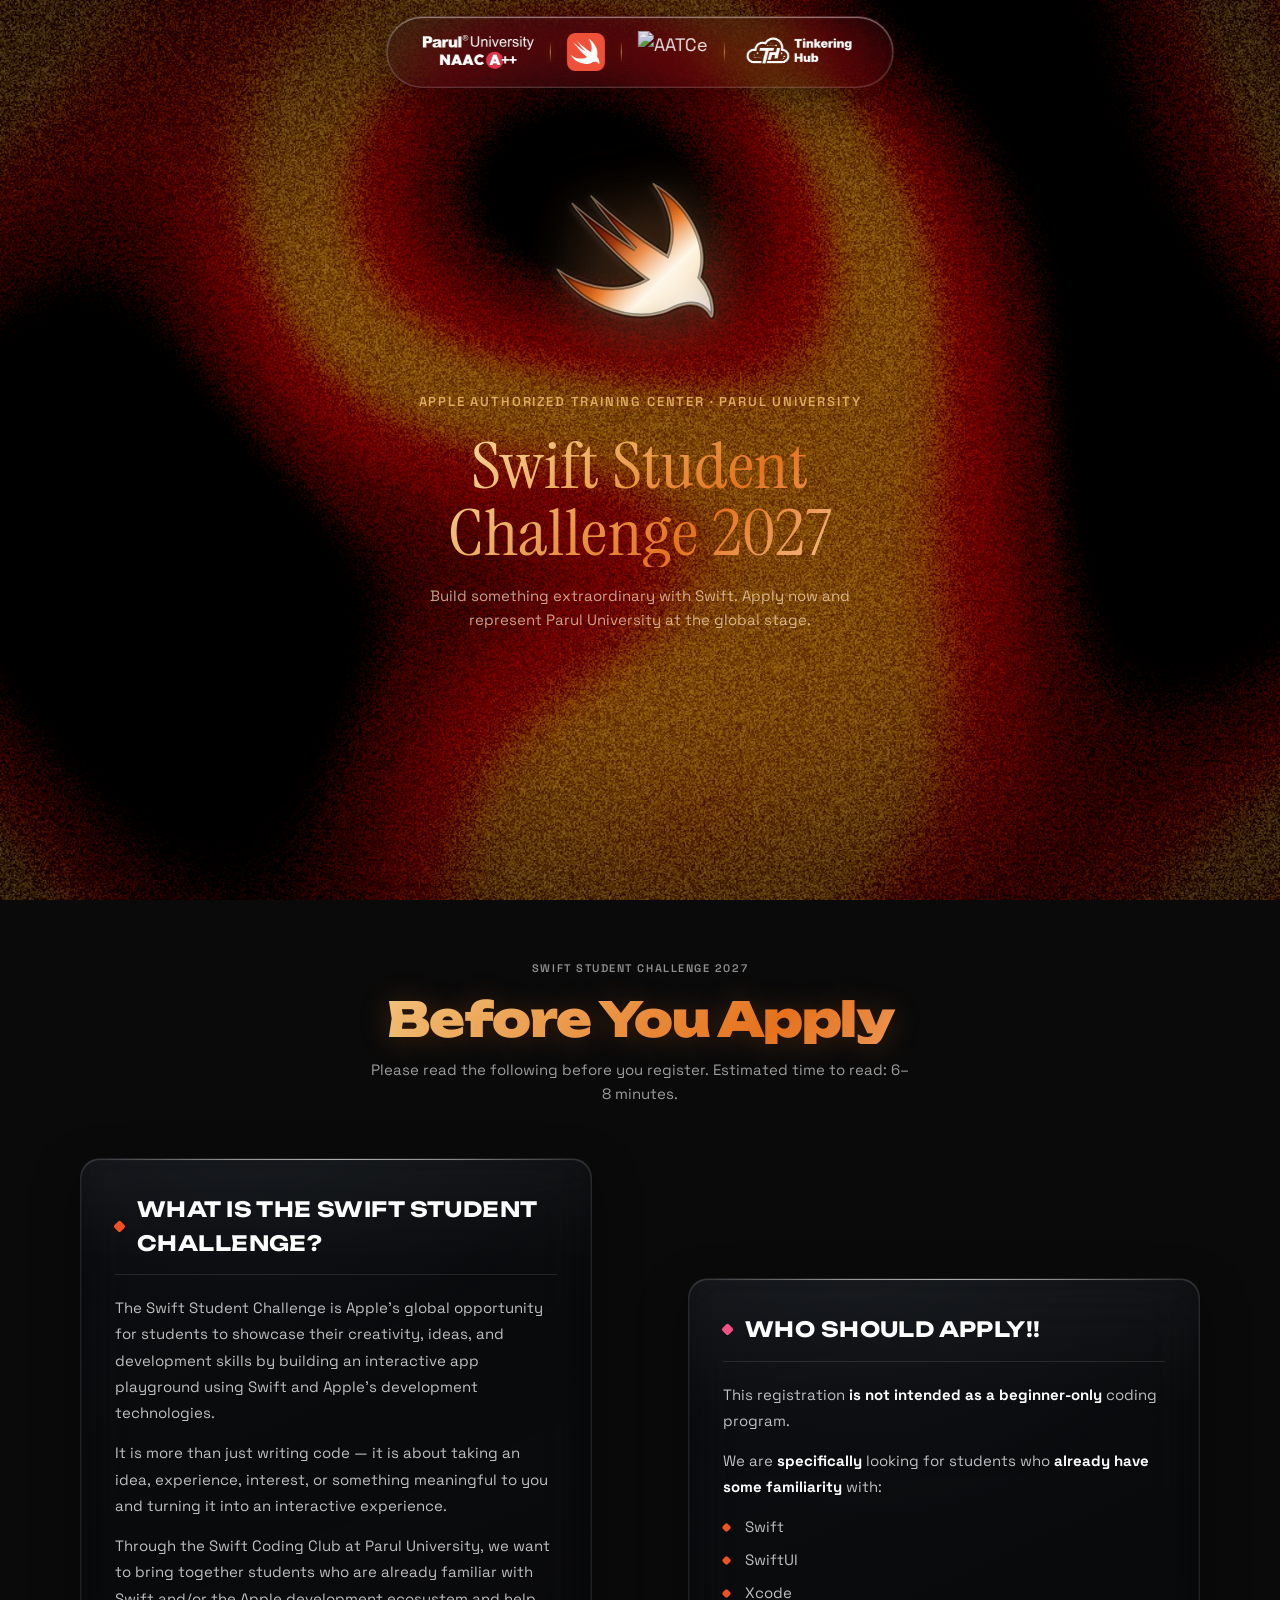
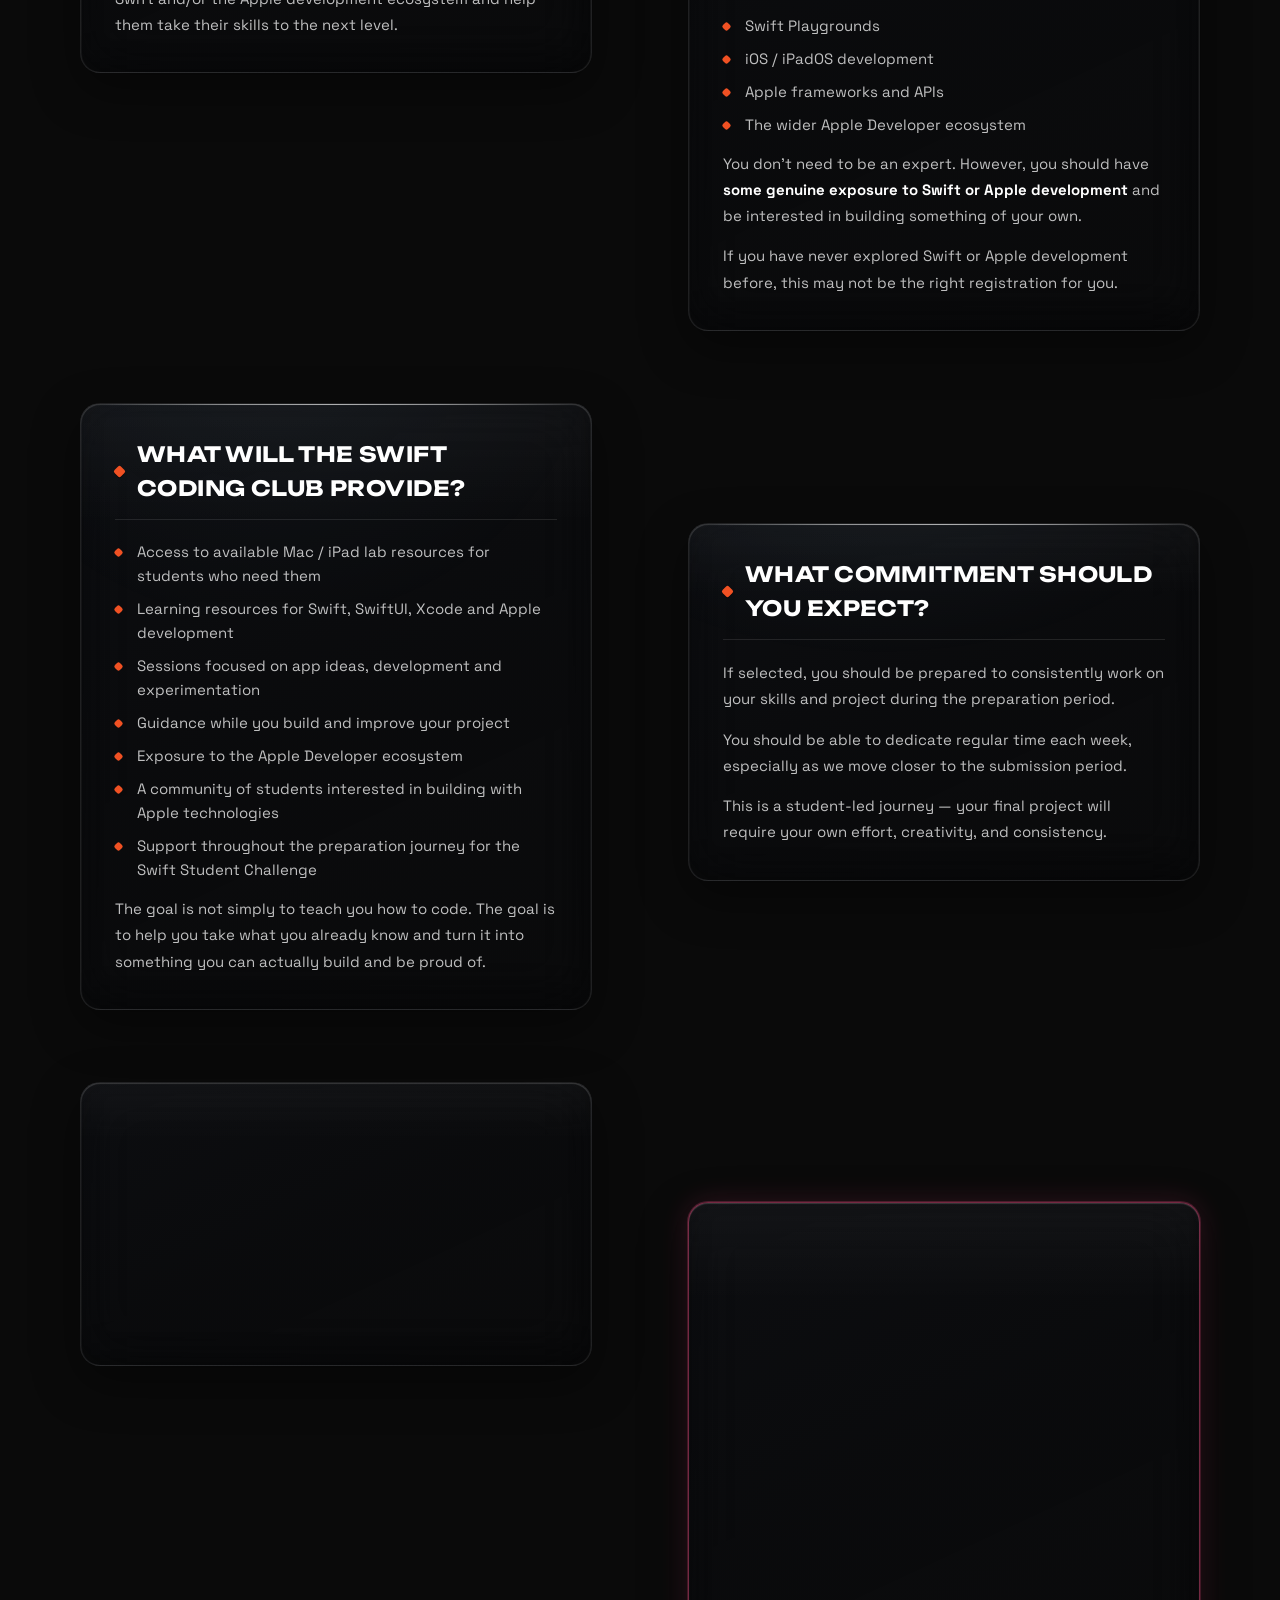
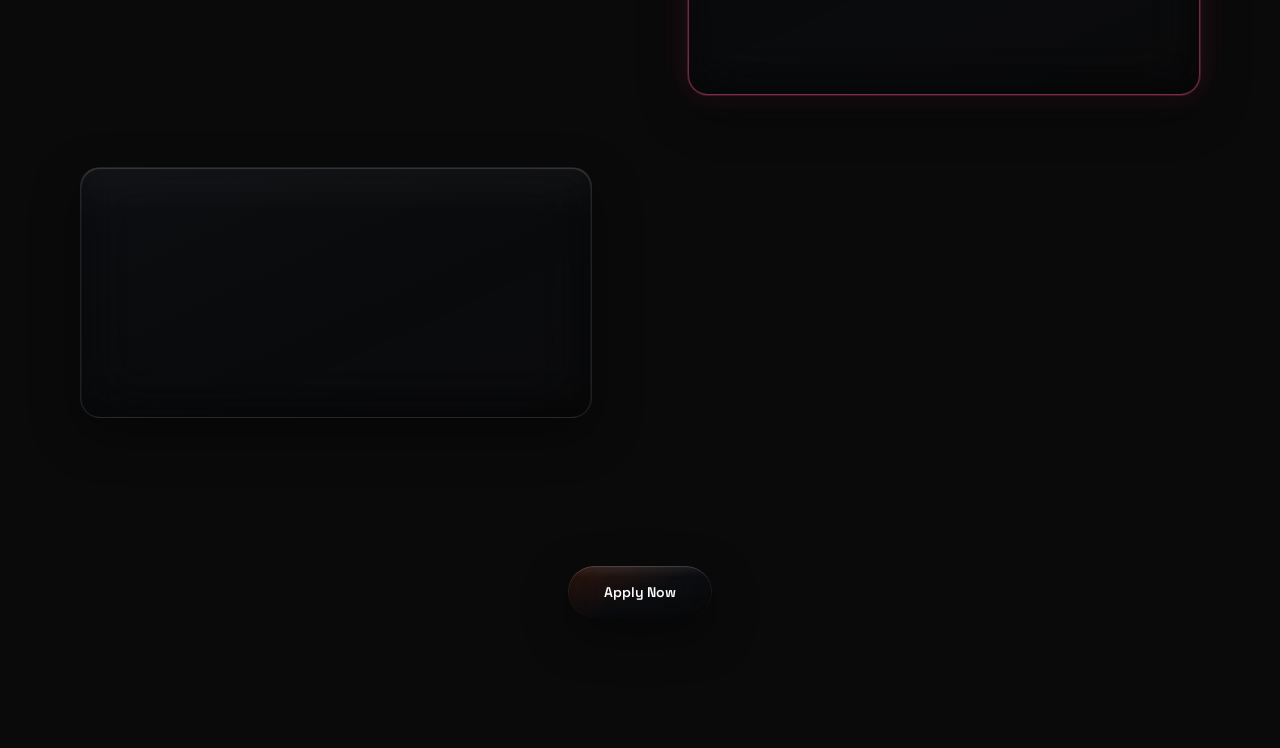
==== commit c9334dd7: "chore: commit outstanding local edits (app/apply/guidelines/index/styles)" ====
--- a/index.html
+++ b/index.html
@@ -18,7 +18,7 @@
   <link rel="preconnect" href="https://fonts.googleapis.com">
   <link rel="preconnect" href="https://fonts.gstatic.com" crossorigin>
   <link href="https://fonts.googleapis.com/css2?family=Instrument+Serif:ital@0;1&family=Space+Grotesk:wght@300;400;500;600;700&family=Unbounded:wght@200;300;400;500;600;700;800;900&display=swap" rel="stylesheet">
-  <link rel="stylesheet" href="styles.css?v=6">
+  <link rel="stylesheet" href="styles.css?v=9">
 </head>
 <body>
 
@@ -215,7 +215,7 @@
   </section>
 
     <script>window.SSC_FX_PAUSED = true; /* pause heavy FX until the boot overlay finishes */</script>
-  <script src="background.js?v=6"></script>
+  <script src="background.js?v=9"></script>
   <script>
     (() => {
       const boot = document.getElementById('boot');
@@ -240,6 +240,6 @@
   <script defer src="https://unpkg.com/lenis@1.1.18/dist/lenis.min.js"></script>
   <script defer src="https://cdn.jsdelivr.net/npm/@supabase/supabase-js@2"></script>
   <script defer src="config.js"></script>
-  <script defer src="app.js?v=6"></script>
+  <script defer src="app.js?v=9"></script>
 </body>
 </html>
--- a/styles.css
+++ b/styles.css
@@ -428,6 +428,81 @@
     inset 0 -12px 24px rgba(0,0,0,0.34);
 }
 
+/* ---- Ember Ignition — the thread's pulse lands in the button.
+       Visual layers only; the .apply-lit class is added by app.js
+       exclusively on desktop (fine pointer), never on mobile. ---- */
+.btn-ember-core{
+  position:absolute;inset:2px;border-radius:inherit;display:none;
+  background:radial-gradient(70% 150% at 50% 108%,
+    rgba(255,232,180,0.98) 0%,rgba(255,160,70,0.85) 34%,
+    rgba(240,81,35,0.5) 60%,transparent 80%);
+  opacity:0;pointer-events:none;z-index:2;
+}
+@keyframes emberCoreFlash{
+  0%{opacity:0;transform:translateY(14px)}
+  12%{opacity:1}
+  55%{opacity:.85;transform:translateY(0)}
+  100%{opacity:0;transform:translateY(-5px)}
+}
+@keyframes emberBloom{
+  0%{box-shadow:0 20px 56px rgba(0,0,0,0.46)}
+  15%{box-shadow:
+    0 0 70px 18px rgba(240,81,35,0.5),
+    0 0 26px 6px rgba(255,190,110,0.55),
+    inset 0 0 34px rgba(255,205,130,0.4)}
+  100%{box-shadow:0 20px 56px rgba(0,0,0,0.46)}
+}
+.cta-btn.liquid-glass.apply-lit{animation:emberBloom 1.5s cubic-bezier(.22,.61,.36,1)}
+.cta-btn.liquid-glass.apply-lit .btn-ember-core{display:block;animation:emberCoreFlash 1.5s cubic-bezier(.22,.61,.36,1)}
+
+/* fluid layers — jelly squish, splash ripple, molten sheen (desktop only) */
+.btn-ripple{
+  position:absolute;left:50%;top:62%;width:28px;height:28px;border-radius:50%;
+  border:2px solid rgba(255,200,125,.85);border-width:0;opacity:0;
+  pointer-events:none;z-index:3;transform:translate(-50%,-50%) scale(.25);
+}
+.btn-sheen{
+  position:absolute;top:-40%;bottom:-40%;left:-30%;width:34%;z-index:2;
+  background:linear-gradient(105deg,transparent,rgba(255,222,165,.32),transparent);
+  transform:skewX(-18deg);opacity:0;pointer-events:none;
+}
+@media (hover:hover) and (pointer:fine){
+  @keyframes applyJelly{
+    0%{transform:scale(1)}
+    18%{transform:scale(1.07,.88)}
+    42%{transform:scale(.96,1.06)}
+    68%{transform:scale(1.02,.98)}
+    100%{transform:scale(1)}
+  }
+  @keyframes emberRipple{
+    0%{opacity:.95;border-width:2px;transform:translate(-50%,-50%) scale(.25)}
+    100%{opacity:0;border-width:1px;transform:translate(-50%,-50%) scale(3.4)}
+  }
+  @keyframes sheenSweep{
+    0%{opacity:0;transform:skewX(-18deg) translateX(0)}
+    22%{opacity:1}
+    100%{opacity:0;transform:skewX(-18deg) translateX(540%)}
+  }
+  .cta-btn.liquid-glass.apply-lit{
+    animation:emberBloom 1.5s cubic-bezier(.22,.61,.36,1),
+              applyJelly .8s cubic-bezier(.34,1.56,.64,1);
+  }
+  .cta-btn.liquid-glass.apply-lit .btn-ember-core{display:block;animation:emberCoreFlash 1.5s cubic-bezier(.22,.61,.36,1)}
+  .cta-btn.liquid-glass.apply-lit .btn-ripple{animation:emberRipple .9s cubic-bezier(.22,.61,.36,1)}
+  .cta-btn.liquid-glass.apply-lit .btn-sheen{animation:sheenSweep 1.15s .06s ease-in-out}
+}
+
+/* travelling droplet (fixed-position liquid-metal blob flown by app.js) */
+.spark-orb{
+  position:fixed;top:0;left:0;width:18px;height:26px;
+  border-radius:50% 50% 46% 54%/62% 62% 38% 38%;
+  pointer-events:none;z-index:9999;will-change:transform;
+  background:
+    radial-gradient(circle at 32% 24%,rgba(255,255,255,.95) 0%,rgba(255,236,190,.5) 20%,transparent 46%),
+    radial-gradient(circle at 58% 68%,#ffc37a 0%,#f05123 58%,#7a1c06 100%);
+  box-shadow:0 0 20px 6px rgba(240,81,35,.45),inset -3px -5px 9px rgba(90,18,2,.85);
+}
+
 /* ============================================
    FORM SECTION
    ============================================ */
@@ -435,7 +510,7 @@
 .form-section.hidden{display:none}
 
 /* ---- Apply Page Top Bar (back to main site) ---- */
-.apply-topbar{max-width:680px;margin:0 auto;padding:20px 24px 0;display:flex}
+.apply-topbar{max-width:680px;margin:0 auto;padding:calc(76px + env(safe-area-inset-top)) 24px 0;display:flex}
 .apply-topbar .nav-btn{text-decoration:none;display:inline-flex;align-items:center;gap:8px;cursor:pointer}
 
 /* ---- Progress Bar with Shimmer ---- */
@@ -1261,7 +1336,7 @@
    JS in app.js owns the card transforms here.
    ============================================ */
 @media (min-width:1100px) and (hover:hover) and (pointer:fine){
-  .guidelines-section{max-width:1480px}
+  .guidelines-section{max-width:1480px;padding-left:80px;padding-right:80px}
   .guidelines-list{
     display:grid;
     grid-template-columns:repeat(2,minmax(0,1fr));
@@ -1278,6 +1353,14 @@
     position:absolute;inset:0;width:100%;height:100%;
     pointer-events:none;z-index:0;overflow:visible;
   }
+}
+
+/* Ultra-wide displays (27"+ / iMac) — stretch the collage further.
+   14–16" laptops (~1440–1800px) stay on the normal layout. */
+@media (min-width:1900px) and (hover:hover) and (pointer:fine){
+  .guidelines-section{max-width:1780px;padding-left:110px;padding-right:110px}
+  .guidelines-list{gap:96px 150px}
+  .guidelines-list .guideline-card:nth-child(even){margin-top:160px}
 }
 .guideline-card h2{font-family:var(--font-display);font-size:21px;font-weight:700;letter-spacing:-.02em;color:#fff;margin-bottom:16px;display:flex;align-items:center}
 .guideline-card h2::before{content:'';width:9px;height:9px;border-radius:2px;background:var(--swift);transform:rotate(45deg);flex:none;margin-right:12px}
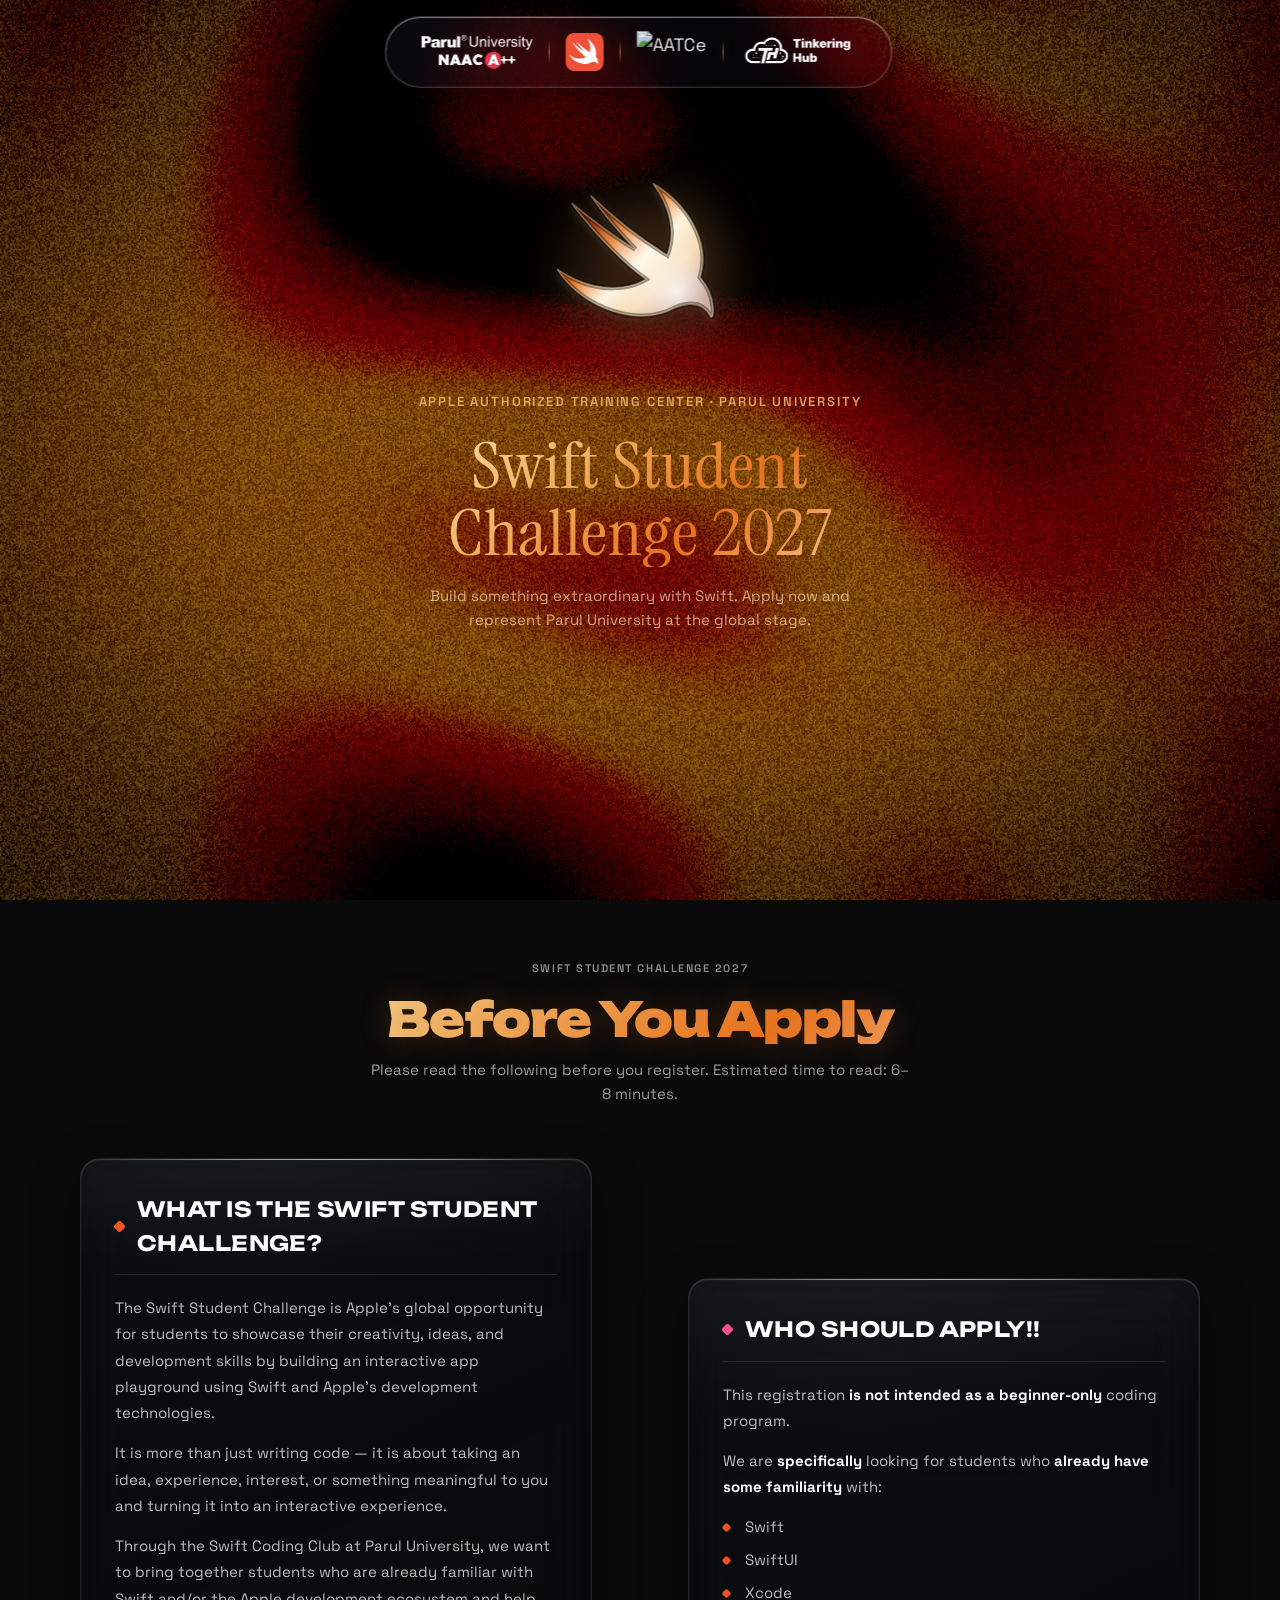
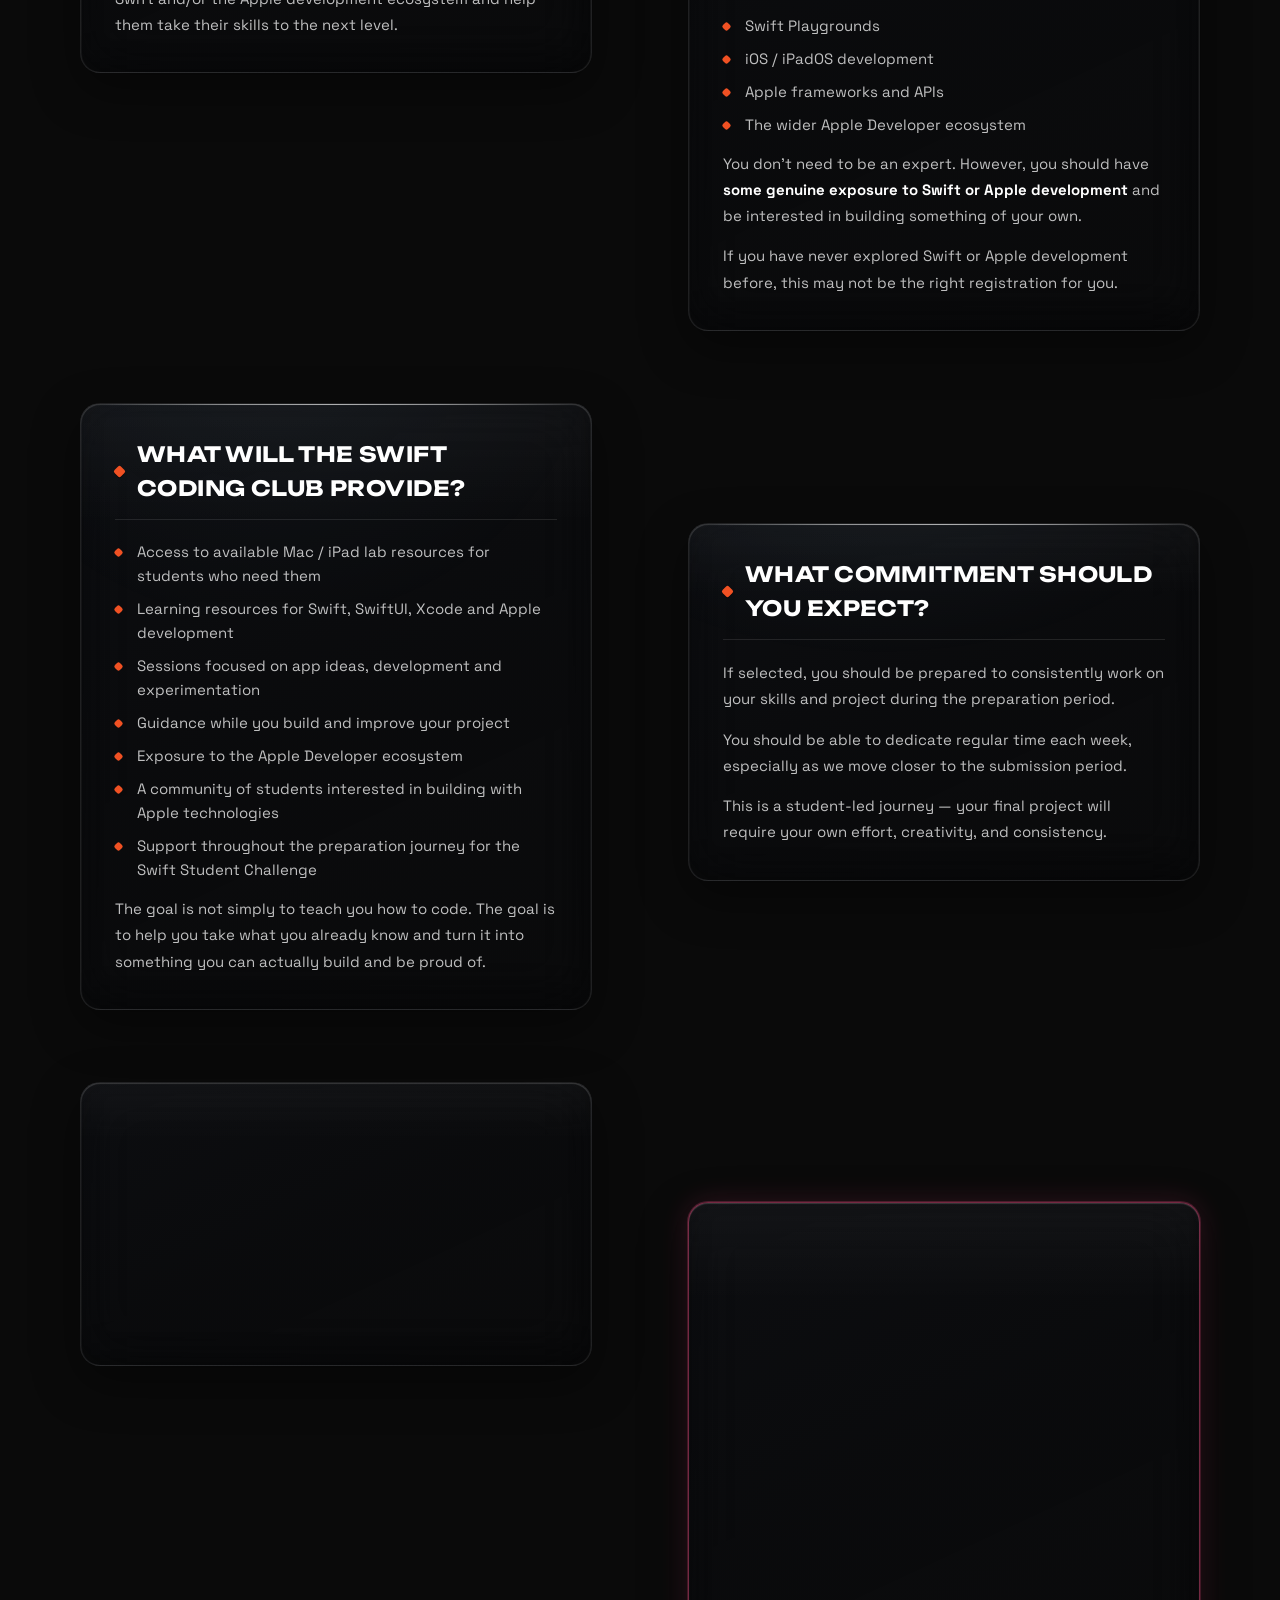
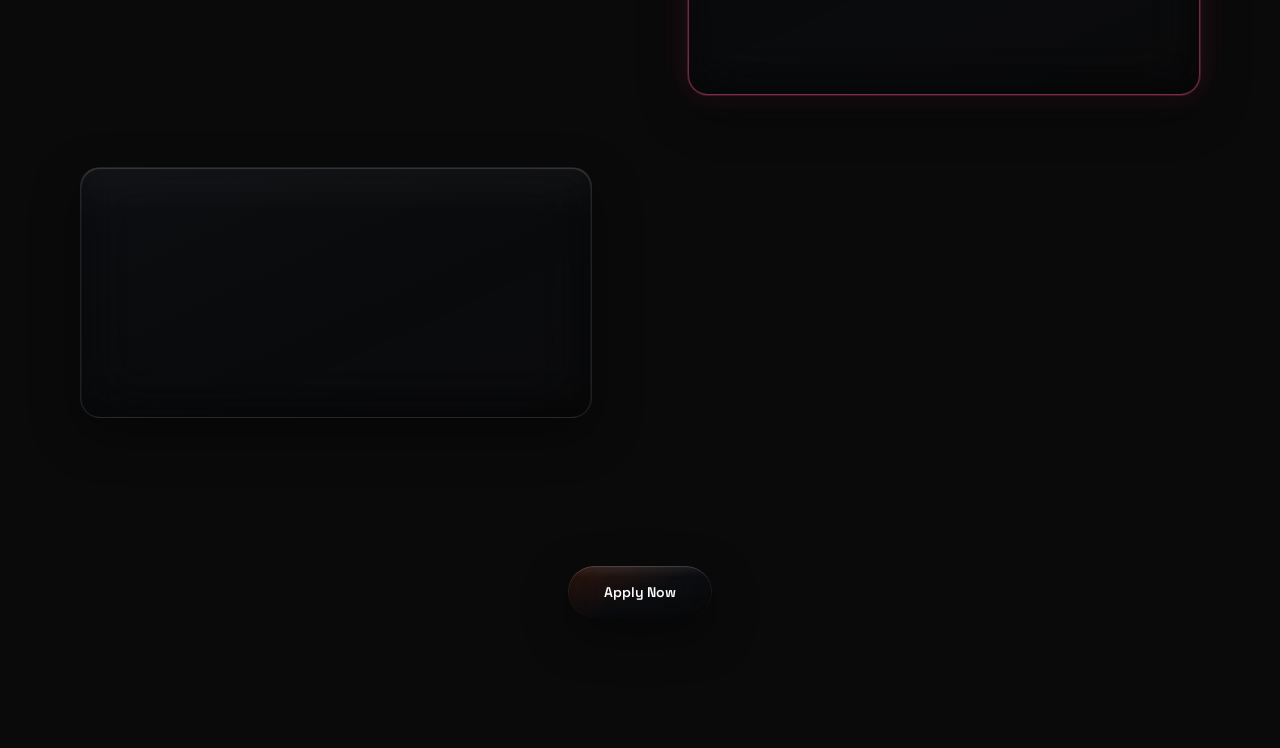
==== commit 127f731c: "chore: commit latest local edits across app/apply/guidelines/index/styles" ====
--- a/index.html
+++ b/index.html
@@ -18,7 +18,7 @@
   <link rel="preconnect" href="https://fonts.googleapis.com">
   <link rel="preconnect" href="https://fonts.gstatic.com" crossorigin>
   <link href="https://fonts.googleapis.com/css2?family=Instrument+Serif:ital@0;1&family=Space+Grotesk:wght@300;400;500;600;700&family=Unbounded:wght@200;300;400;500;600;700;800;900&display=swap" rel="stylesheet">
-  <link rel="stylesheet" href="styles.css?v=9">
+  <link rel="stylesheet" href="styles.css?v=11">
 </head>
 <body>
 
@@ -215,7 +215,7 @@
   </section>
 
     <script>window.SSC_FX_PAUSED = true; /* pause heavy FX until the boot overlay finishes */</script>
-  <script src="background.js?v=9"></script>
+  <script src="background.js?v=11"></script>
   <script>
     (() => {
       const boot = document.getElementById('boot');
@@ -240,6 +240,6 @@
   <script defer src="https://unpkg.com/lenis@1.1.18/dist/lenis.min.js"></script>
   <script defer src="https://cdn.jsdelivr.net/npm/@supabase/supabase-js@2"></script>
   <script defer src="config.js"></script>
-  <script defer src="app.js?v=9"></script>
+  <script defer src="app.js?v=11"></script>
 </body>
 </html>
--- a/styles.css
+++ b/styles.css
@@ -494,13 +494,13 @@
 
 /* travelling droplet (fixed-position liquid-metal blob flown by app.js) */
 .spark-orb{
-  position:fixed;top:0;left:0;width:18px;height:26px;
+  position:fixed;top:0;left:0;width:13px;height:19px;
   border-radius:50% 50% 46% 54%/62% 62% 38% 38%;
   pointer-events:none;z-index:9999;will-change:transform;
   background:
-    radial-gradient(circle at 32% 24%,rgba(255,255,255,.95) 0%,rgba(255,236,190,.5) 20%,transparent 46%),
-    radial-gradient(circle at 58% 68%,#ffc37a 0%,#f05123 58%,#7a1c06 100%);
-  box-shadow:0 0 20px 6px rgba(240,81,35,.45),inset -3px -5px 9px rgba(90,18,2,.85);
+    radial-gradient(circle at 32% 24%,rgba(255,255,255,.98) 0%,rgba(255,238,200,.6) 22%,transparent 48%),
+    radial-gradient(circle at 58% 68%,#ffd9a0 0%,#ff7a3d 52%,#c2410f 100%);
+  filter:drop-shadow(0 0 9px rgba(255,160,70,.95)) drop-shadow(0 0 24px rgba(240,81,35,.6));
 }
 
 /* ============================================
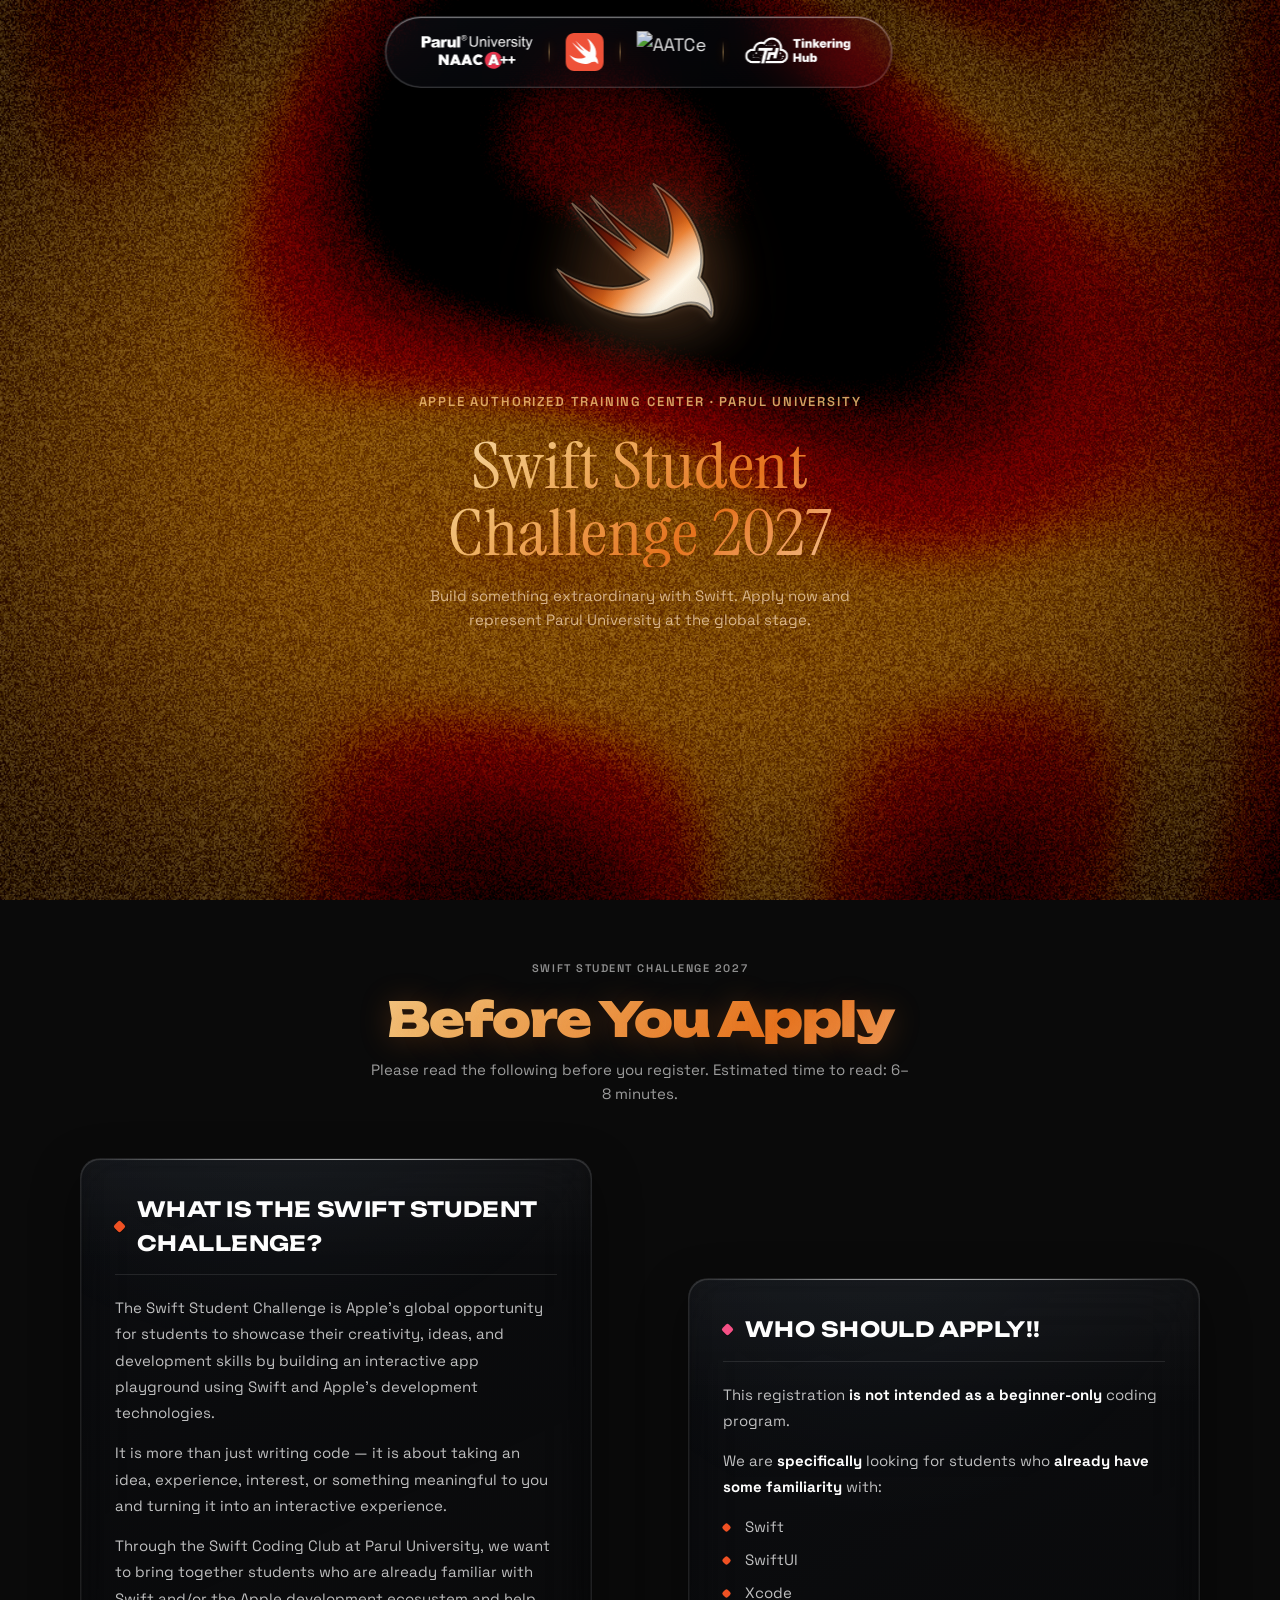
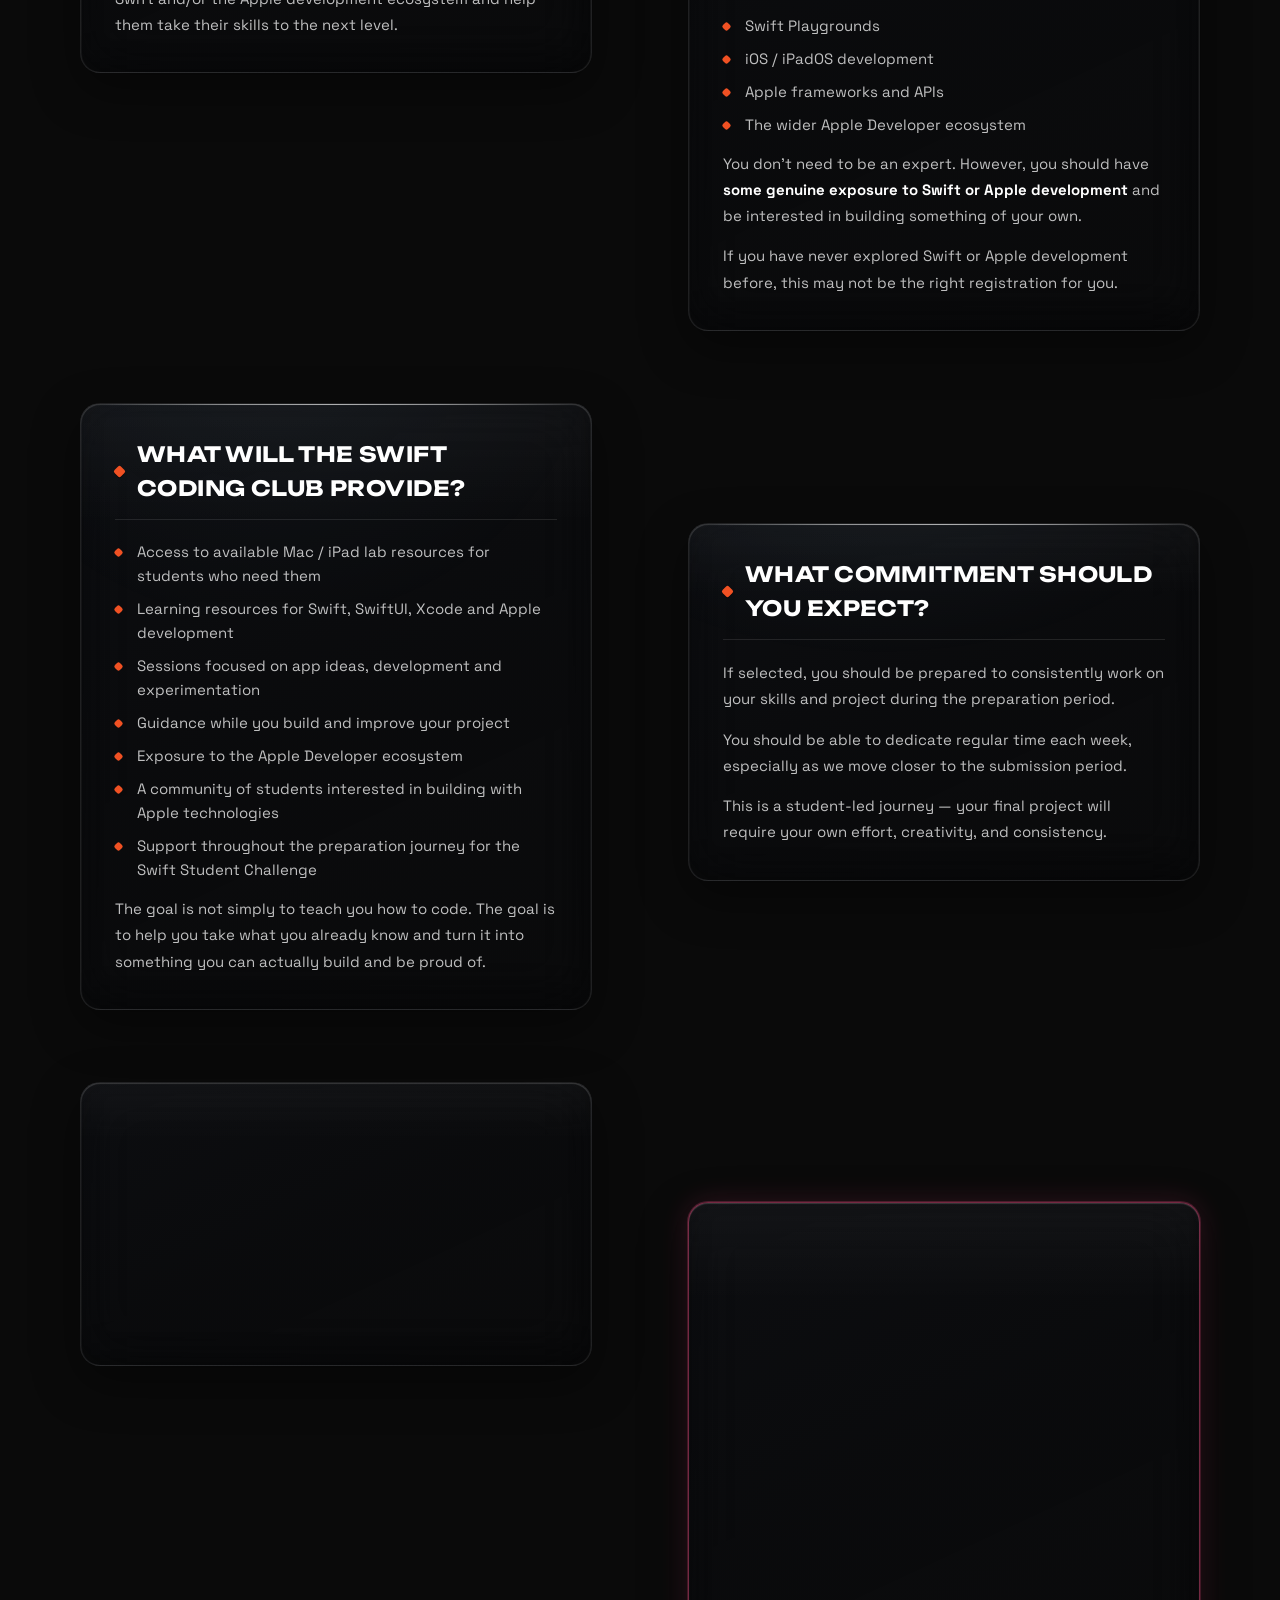
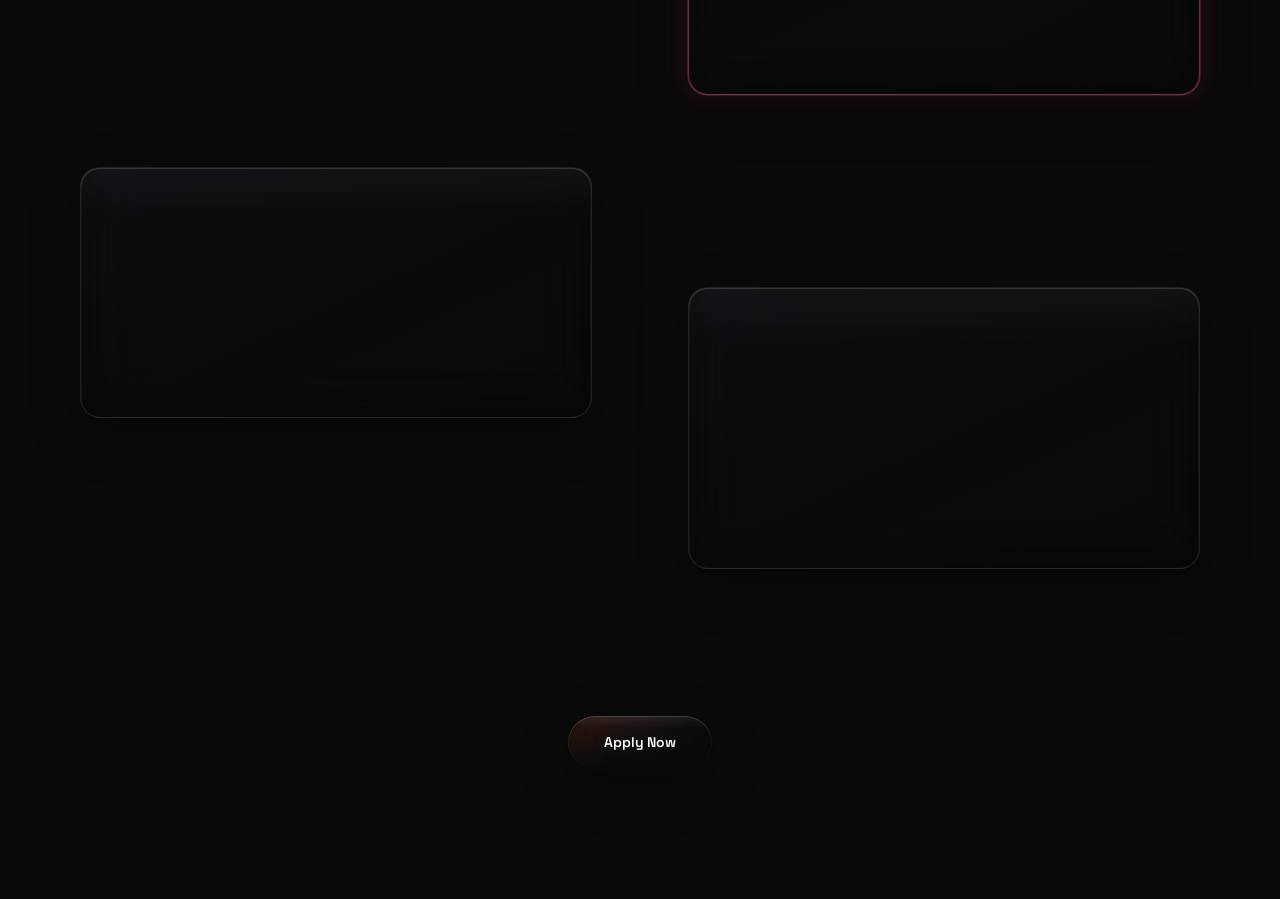
==== commit 636747d2: "Add Terms & Conditions panel and fix AATCe boot text" ====
--- a/index.html
+++ b/index.html
@@ -204,6 +204,12 @@
         <p>If you already know some Swift, have explored Apple's ecosystem, and have an idea you would genuinely love to build — you're exactly the kind of student we're looking for.</p>
       </div>
 
+      <div class="glass-card liquid-glass guideline-card">
+        <h2>Terms &amp; Conditions</h2>
+        <p>All submissions must comply with Apple's official Swift Student Challenge policy. Please review the official terms and conditions before applying.</p>
+        <p><a class="panel-link" href="https://developer.apple.com/swift-student-challenge/policy/" target="_blank" rel="noopener noreferrer">Read Apple's Swift Student Challenge Policy →</a></p>
+      </div>
+
     </div>
   </section>
 
--- a/styles.css
+++ b/styles.css
@@ -506,11 +506,11 @@
 /* ============================================
    FORM SECTION
    ============================================ */
-.form-section{max-width:680px;margin:0 auto;padding:20px 24px 100px}
+.form-section{position:relative;z-index:2;max-width:680px;margin:0 auto;padding:20px 24px 100px}
 .form-section.hidden{display:none}
 
 /* ---- Apply Page Top Bar (back to main site) ---- */
-.apply-topbar{max-width:680px;margin:0 auto;padding:calc(76px + env(safe-area-inset-top)) 24px 0;display:flex}
+.apply-topbar{position:relative;z-index:2;max-width:680px;margin:0 auto;padding:calc(76px + env(safe-area-inset-top)) 24px 0;display:flex}
 .apply-topbar .nav-btn{text-decoration:none;display:inline-flex;align-items:center;gap:8px;cursor:pointer}
 
 /* ---- Progress Bar with Shimmer ---- */
@@ -1373,6 +1373,27 @@
 .guideline-card li::before{content:'';position:absolute;left:0;top:9px;width:7px;height:7px;border-radius:2px;background:var(--swift);transform:rotate(45deg)}
 .guideline-card.important li::before{background:var(--hot)}
 
+.guideline-card .panel-link{
+  display:inline-block;
+  font-family:var(--font-body);
+  font-weight:600;
+  font-size:15px;
+  color:#fff;
+  text-decoration:none;
+  padding:11px 20px;
+  border-radius:14px;
+  background:rgba(255,255,255,0.07);
+  border:1px solid rgba(255,255,255,0.16);
+  box-shadow:inset 0 1px 1px rgba(255,255,255,0.18);
+  transition:transform .2s var(--spring), background .25s ease, border-color .25s ease;
+}
+.guideline-card .panel-link:hover{
+  background:rgba(232,116,31,0.16);
+  border-color:rgba(232,116,31,0.55);
+  transform:translateY(-2px);
+}
+.guideline-card .panel-link:active{transform:scale(0.97)}
+
 /* guidelines panel — emphasize specific key words inline, no panel glow */
 .guideline-card.looking-for h2{color:#fff}
 .guideline-card.looking-for h2::before{background:var(--hot)}
